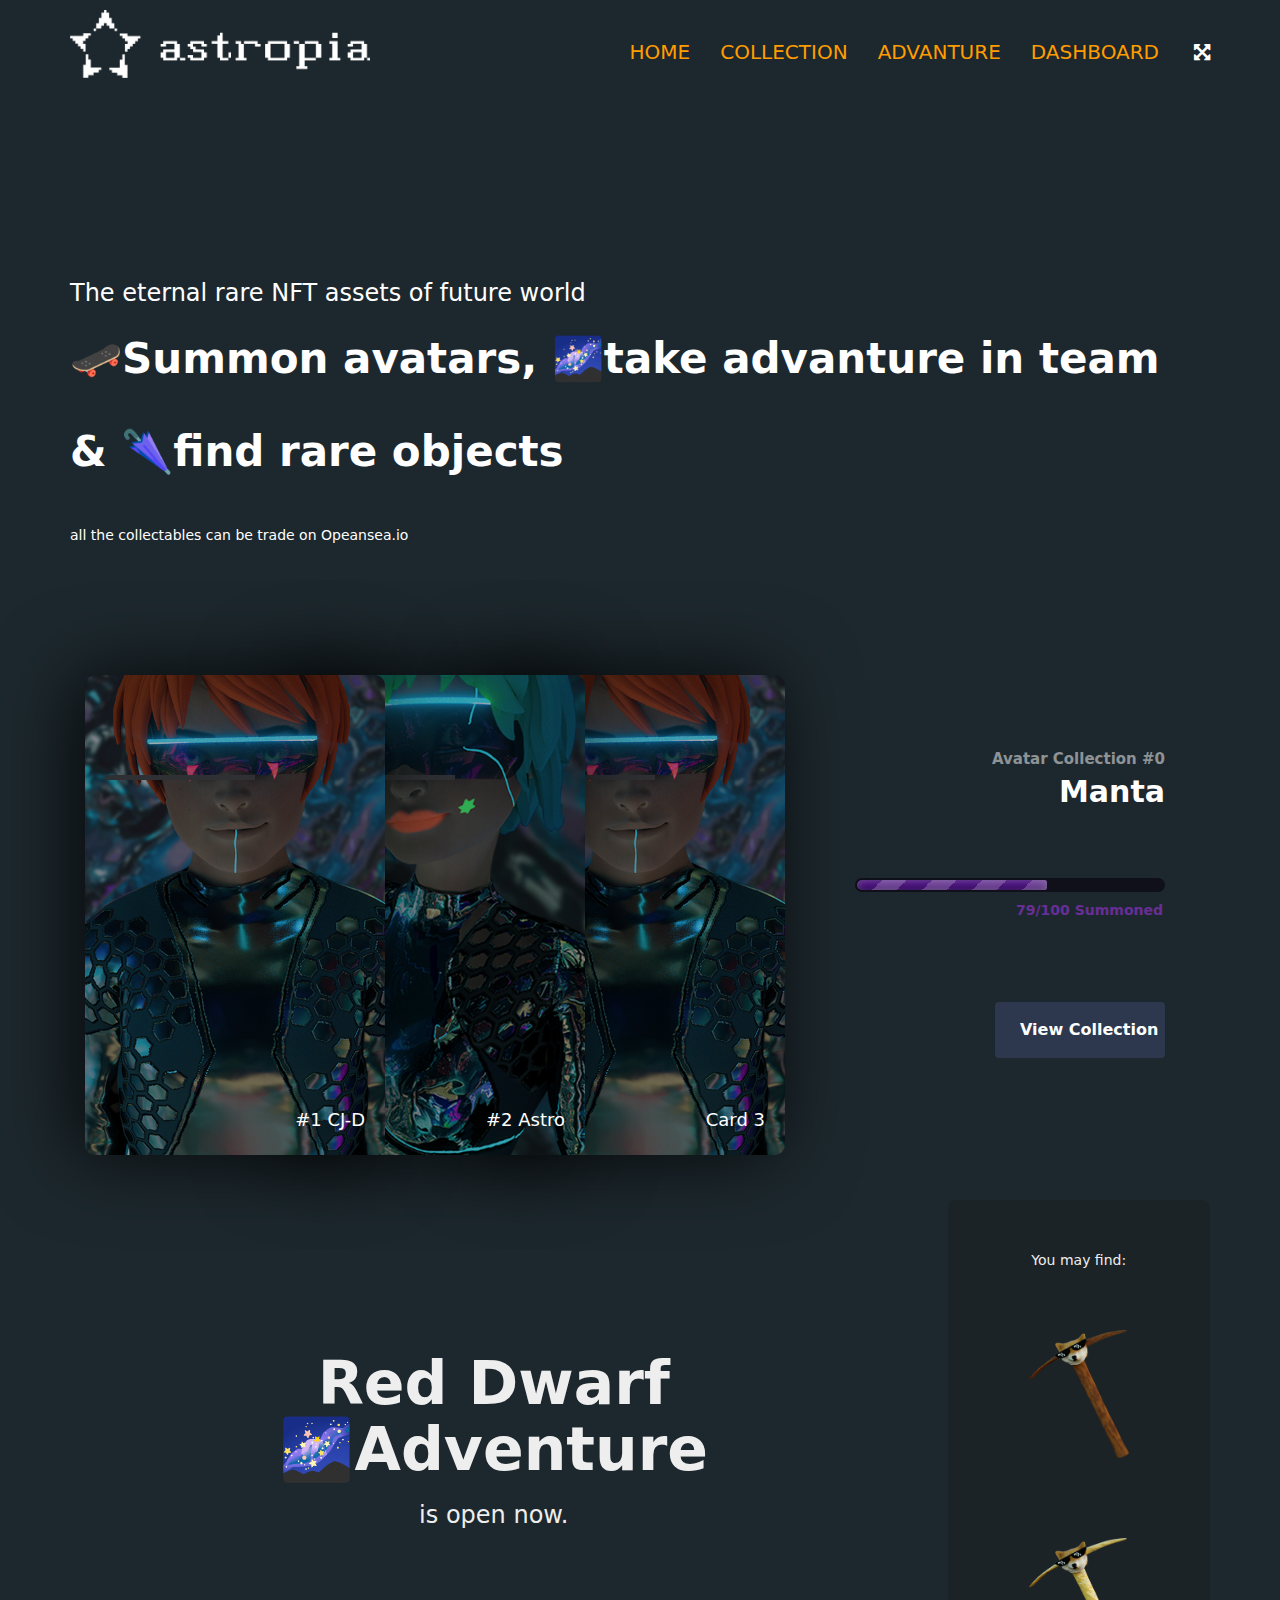
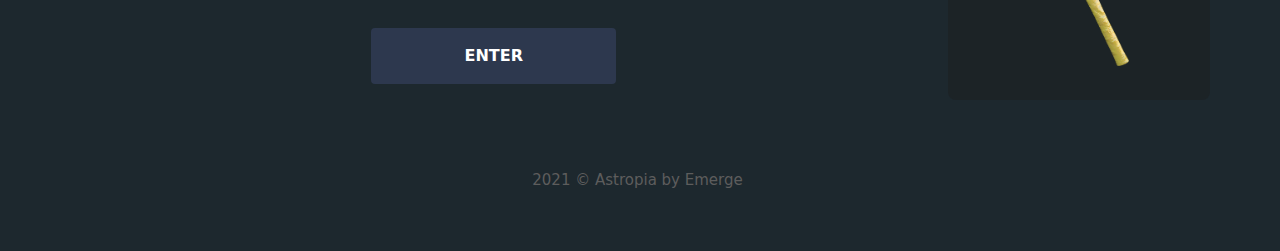
==== index.html @ 3694f923 "Merge branch 'master' of github.com:astropia/astropia" ====
<!DOCTYPE html>
<html lang="en">

<head>
	<meta http-equiv="Content-Type" content="text/html; charset=UTF-8">
	<meta http-equiv="X-UA-Compatible" content="IE=edge">
	<meta name="viewport" content="width=device-width, initial-scale=1, user-scalable=no">
	<meta name="description" content="">
	<meta name="author" content="">

	<title>Home - Zeiss Template</title>

	<!-- Main Styles -->
	<link rel="stylesheet" href="assets/styles/style-horizontal.css">


	<!-- Material Design Icon -->
	<link rel="stylesheet" href="assets/fonts/material-design/css/materialdesignicons.css">

	<!-- mCustomScrollbar -->
	<link rel="stylesheet" href="assets/plugin/mCustomScrollbar/jquery.mCustomScrollbar.min.css">

	<!-- Waves Effect -->
	<link rel="stylesheet" href="assets/plugin/waves/waves.min.css">

	<!-- Sweet Alert -->
	<link rel="stylesheet" href="assets/plugin/sweet-alert/sweetalert.css">

	<!-- Percent Circle -->
	<link rel="stylesheet" href="assets/plugin/percircle/css/percircle.css">

	<!-- Chartist Chart -->
	<link rel="stylesheet" href="assets/plugin/chart/chartist/chartist.min.css">

	<!-- FullCalendar -->
	<link rel="stylesheet" href="assets/plugin/fullcalendar/fullcalendar.min.css">
	<link rel="stylesheet" href="assets/plugin/fullcalendar/fullcalendar.print.css" media='print'>
	<!-- cardslide -->
	<link rel="stylesheet" href="assets/styles/custom.css">

	<!-- Color Picker -->
	<!-- <link rel="stylesheet" href="assets/color-switcher/color-switcher.min.css"> -->
</head>

<body>
	<header>
		<div class="header-top">
			<div class="container">
				<div class="pull-left ">
					<div class="logo">
					<a href="index.html" ></a></div>
				</div>
				<!-- /.pull-left -->
				<div class="pull-right">

					<nav class="nav-horizontal">
						<ul class="menu">
							<li><a href="/">HOME</a></li>
							<li><a href="/collecton">COLLECTION</a></li>
							<li><a href="/advanture">ADVANTURE</a></li>
							<li><a href="/dashboard">DASHBOARD</a></li>

							<li><div class="ico-item fa fa-arrows-alt js__full_screen"></div></li>
						</ul>
					</nav>
					<div class="ico-item hidden-on-desktop">
						<button type="button"
							class="menu-button js__menu_button fa fa-bars waves-effect waves-light"></button>
					</div>
					<!-- /.ico-item hidden-on-desktop -->
					
					<!-- /.ico-item -->
					
					<!-- /.ico-item fa fa-fa-arrows-alt -->
					
					<!-- /.ico-item -->
				
					<!-- /.ico-item -->
					
					<!-- /.ico-item -->
				
					<!-- /.ico-item -->
				</div>
				<!-- /.pull-right -->
			</div>
			<!-- /.container -->
		</div>
		
		<!-- /.header-top -->
		
		<!-- /.nav-horizontal -->
	</header>
	<!-- /.fixed-header -->


	<!-- #color-switcher -->

	<div id="wrapper">
		<div class="main-content container">
			<div class="row">
				<div class="col-sm-12 col-lg-12 col-xs-12 margin-bottom-90 text-white text-left">
					<h3>The eternal rare NFT assets of future world</h3><br>
					<h1><b>🛹Summon avatars, 🌌take advanture in team <br><br>& 🌂find rare objects</b></h1>
						<p><br> all the collectables can be trade on Opeansea.io</p>
				</div>
			</div>
			<div class="row pool">
				<!-- pool title -->
			
			<!--🎴🎴🎴card slide -->
			<div class="cs-container col-lg-8">
				<div class="cs-card z-1 cs-1">
					<h4 class="cs-title">#1 CJ-D</h4>
					<div class="cs-bar">
						<div class="cs-emptybar"></div>
						<div class="cs-filledbar"></div>
					</div>
					<div class="cs-circle">

					</div>
				</div>
				<div class="cs-card z-2 cs-2">
					<h4 class="cs-title">#2 Astro</h4>
					<div class="cs-bar">
						<div class="cs-emptybar"></div>
						<div class="cs-filledbar"></div>
					</div>
					<div class="cs-circle">

					</div>
				</div>
				<div class="cs-card z-3 cs-1">
					<h4 class="cs-title">Card 3</h4>
					<div class="cs-bar">
						<div class="cs-emptybar"></div>
						<div class="cs-filledbar"></div>
					</div>
					<div class="cs-circle">

					</div>
				</div>

			</div>
			<div class="col-lg-4 margin-top-60">
				<!-- <h3 class="pool-title margin-bottom-50"><b>🛹Summon Your Crew </b></h3> -->
				<div class="team-title">
					<h1>Manta</h1>
					
					
				</div>
				<div class="col-lg-12">
					<div class="meter animate">
						<span style="width: 75%"><span></span></span>
						<p>79/100 Summoned</p>
					</div>
					
				</div>
				<div class="col-lg-12 margin-top-90">
					<a href="/avatar.html" class="btn">View Collection</a>
					
					
				</div>



			
		</div>

			<!-- card slide ends -->

			<!-- /.col-sm-6 col-lg-3 col-xs-12 -->
		</div></div>
			<div class="row advanture ">
				<div class=" themepic  ">


				</div>
				<div class="main-content container">
					<div class="row ">
						<div class="col-lg-9 content">
							<h2>Red Dwarf<br>🌌Adventure</h2>
							<h3>is open now.</h3>
							<div class="col-lg-12 margin-top-90">
								<div class="btn">ENTER</div>
								
								
							</div>
		
		
						</div>
						<div class="col-lg-3 content ">
							<div class="weapon col-lg-12 content">
							<p class="margin-top-50">You may find:</p>
							<div class="col-lg-12 margin-top-50 weaponbg">
							<img src="assets/images/woodenpick.png" class="weaponpic "></div>
							<div class="col-lg-12 margin-top-80 weaponbg">
							<img src="assets/images/goldenpick.png" class="weaponpic "></div>
						</div>
						
						</div>
						
					


					</div>


				</div>
				<!-- <div class="col-lg-6   ">


				</div> -->
				


			</div>
			<div class="row">
				<div class="col-lg-12">
					
				</div>
			</div>
			<footer class="footer margin-top-50">
				<ul class="list-inline">
					<li>2021 © Astropia by Emerge</li>
				
				</ul>
			</footer>
	<!-- /.main-content -->
	</div>
	<!--/#wrapper -->
	<!-- HTML5 shim and Respond.js for IE8 support of HTML5 elements and media queries -->
	<!--[if lt IE 9]>
		<script src="assets/script/html5shiv.min.js"></script>
		<script src="assets/script/respond.min.js"></script>
	<![endif]-->
	<!-- 
	================================================== -->
	<!-- Placed at the end of the document so the pages load faster -->
	<script src="assets/scripts/jquery.min.js"></script>
	<script src="assets/scripts/modernizr.min.js"></script>
	<script src="assets/plugin/bootstrap/js/bootstrap.min.js"></script>
	<script src="assets/plugin/mCustomScrollbar/jquery.mCustomScrollbar.concat.min.js"></script>
	<!-- Full Screen Plugin -->
	<script src="assets/plugin/fullscreen/jquery.fullscreen-min.js"></script>

	<!-- Google Chart -->

	<!-- chart.js Chart -->

	<!-- FullCalendar -->

	<!-- Sparkline Chart -->

	<script src="assets/scripts/main.min.js"></script>
	<script src="assets/scripts/horizontal-menu.min.js"></script>
	<!-- custom -->
	<script src="assets/scripts/custom.js"></script>
</body>

</html>
---- assets/styles/style-horizontal.css ----
/* Include variables for LESS */
/* Import file styles */
@import 'https://fonts.googleapis.com/css?family=Poppins:300,400,500,600,700';
@import url(../fonts/font-awesome/css/font-awesome.min.css);
@import url(../plugin/bootstrap/css/bootstrap.min.css);
@import url(../plugin/nprogress/nprogress.css);
/* General css */
/*
Version 2.0
[Table of contents]
-------------------------------------------------------------------------
1. Globally Applied Styles
2. Layout/Boxed
3. Hover
4. Support Class
-------------------------------------------------------------------------*/



/*-----------------------------------------------------------------------
1. Globally Applied Styles
*/
html,
body {
  font-family: 'Roboto', sans-serif;
  position: relative;
  height: 100%;
  background: #1d282e;
  color: #505458;
}
#wrapper {
  position: relative;
  top: 0px;
  width: 100%;
  min-height: 100%;
  transform: translate(0, 0);
  -webkit-transform: translate(0, 0);
  -moz-transform: translate(0, 0);
  -o-transform: translate(0, 0);
  -ms-transform: translate(0, 0);
  background: #1d282e;
  overflow: hidden;
  transition: transform 0.4s ease;
  -webkit-transition: -webkit-transform 0.4s ease;
  -moz-transition: -moz-transform 0.4s ease;
  -o-transition: -o-transform 0.4s ease;
  -ms-transition: -ms-transform 0.4s ease;
}
@media (min-width: 1025px) {
  #wrapper {
    top: 0px !important;
  }
}
img {
  max-width: 100%;
  height: auto;
  -webkit-backface-visibility: hidden;
}
input,
button,
a {
  transition: all 0.4s ease;
  -moz-transition: all 0.4s ease;
  -o-transition: all 0.4s ease;
  -ms-transition: all 0.4s ease;
  -webkit-transition: all 0.4s ease;
}
a {
  text-decoration: none !important;
  outline: none;
  color: #304ffe;
}
a:hover,
a:active,
a:focus {
  text-decoration: none !important;
  outline: none;
  color: #1e3ded;
}
input,
button {
  -webkit-border-radius: 0px;
  -moz-border-radius: 0px;
  border-radius: 0px;
  outline: none;
}
label {
  font-weight: 500;
  margin-bottom: 10px;
}
/* Animation */
@-moz-keyframes pulse {
  0% {
    -moz-transform: scale(0);
    opacity: 0.0;
  }
  25% {
    -moz-transform: scale(0);
    opacity: 0.1;
  }
  50% {
    -moz-transform: scale(0.1);
    opacity: 0.3;
  }
  75% {
    -moz-transform: scale(0.5);
    opacity: 0.5;
  }
  100% {
    -moz-transform: scale(1);
    opacity: 0.0;
  }
}
@-webkit-keyframes pulse {
  0% {
    -webkit-transform: scale(0);
    opacity: 0.0;
  }
  25% {
    -webkit-transform: scale(0);
    opacity: 0.1;
  }
  50% {
    -webkit-transform: scale(0.1);
    opacity: 0.3;
  }
  75% {
    -webkit-transform: scale(0.5);
    opacity: 0.5;
  }
  100% {
    -webkit-transform: scale(1);
    opacity: 0.0;
  }
}
/* Class */
.fa-hover {
  font-size: 14px;
  line-height: 22px;
  padding-top: 5px;
  padding-bottom: 5px;
  margin-bottom: 5px;
  overflow: hidden;
  text-overflow: ellipsis;
  white-space: nowrap;
  transition: all 0.4s ease;
  -moz-transition: all 0.4s ease;
  -o-transition: all 0.4s ease;
  -ms-transition: all 0.4s ease;
  -webkit-transition: all 0.4s ease;
  cursor: pointer;
}
.fa-hover .ico,
.fa-hover .fa {
  display: inline-block;
  height: 22px;
  vertical-align: top;
  min-width: 28px;
  font-size: 14px;
  line-height: 22px;
  transition: all 0.4s ease;
  -moz-transition: all 0.4s ease;
  -o-transition: all 0.4s ease;
  -ms-transition: all 0.4s ease;
  -webkit-transition: all 0.4s ease;
  color: #434343;
}
.fa-hover:hover {
  background: #304ffe;
  color: #ffffff;
}
.fa-hover:hover .ico,
.fa-hover:hover .fa {
  font-size: 22px;
  line-height: 22px;
  height: 22px;
  color: #ffffff;
}
.input-no-style {
  border: none;
  background: none;
  outline: none;
}
/*---------------------------------------------------------------------*/
/*-----------------------------------------------------------------------
2. Layout/Boxed
*/
.row-inline-block {
  font-size: 0px;
  text-align: left;
}
.row-inline-block > * {
  display: inline-block;
  float: none;
  font-size: 14px;
  vertical-align: top;
}
.row-inline-block.text-center > * {
  text-align: center;
}
.row.small-spacing {
  margin-left: -10px;
  margin-right: -10px;
}
.row.small-spacing > *[class^="col-"] {
  padding-left: 10px;
  padding-right: 10px;
}
/*---------------------------------------------------------------------*/
/*-----------------------------------------------------------------------
3. Hover
*/
.light-effect {
  position: relative;
  overflow: hidden;
  display: block;
}
.light-effect:after {
  content: "";
  display: block;
  position: absolute;
  top: 0px;
  left: -200%;
  width: 100%;
  height: 100%;
  background: rgba(255, 255, 255, 0.3);
  -ms-filter: "progid:DXImageTransform.Microsoft.Alpha(Opacity=100)";
  -moz-opacity: 1;
  -khtml-opacity: 1;
  opacity: 1;
  transition: all 0.4s ease;
  -moz-transition: all 0.4s ease;
  -o-transition: all 0.4s ease;
  -ms-transition: all 0.4s ease;
  -webkit-transition: all 0.4s ease;
  transform: skew(45deg);
  -webkit-transform: skew(45deg);
  -moz-transform: skew(45deg);
  -o-transform: skew(45deg);
  -ms-transform: skew(45deg);
}
.light-effect:hover:after {
  left: 100%;
  -ms-filter: "progid:DXImageTransform.Microsoft.Alpha(Opacity=0)";
  -moz-opacity: 0;
  -khtml-opacity: 0;
  opacity: 0;
}
/*---------------------------------------------------------------------*/
/*-----------------------------------------------------------------------
4. Support Class
*/
.error {
  color: #ea4335;
  font-weight: 400;
  padding: 5px 0px 5px 0px;
}
.display-none {
  display: none;
}
@media (min-width: 1025px) {
  .hidden-on-desktop {
    display: none!important;
  }
}
h4 strong {
  font-weight: 600;
  font-size: 16px;
}
.help-block {
  margin-top: 10px;
  color: #aab2bd;
}
.margin-top-0 {
  margin-top: 0px !important;
}
.margin-top-10 {
  margin-top: 10px !important;
}
.margin-top-15 {
  margin-top: 15px !important;
}
.margin-top-20 {
  margin-top: 20px !important;
}
.margin-top-30 {
  margin-top: 30px !important;
}
.margin-top-40 {
  margin-top: 40px !important;
}
.margin-top-50 {
  margin-top: 50px !important;
}
.margin-top-60 {
  margin-top: 60px !important;
}
.margin-top-70 {
  margin-top: 70px !important;
}
.margin-top-80 {
  margin-top: 80px !important;
}
.margin-top-90 {
  margin-top: 90px !important;
}
.margin-top-100 {
  margin-top: 100px !important;
}
.margin-bottom-0 {
  margin-bottom: 0px !important;
}
.margin-bottom-10 {
  margin-bottom: 10px !important;
}
.margin-bottom-20 {
  margin-bottom: 20px !important;
}
.margin-bottom-30 {
  margin-bottom: 30px !important;
}
.margin-bottom-40 {
  margin-bottom: 40px !important;
}
.margin-bottom-50 {
  margin-bottom: 50px !important;
}
.margin-bottom-60 {
  margin-bottom: 60px !important;
}
.margin-bottom-70 {
  margin-bottom: 70px !important;
}
.margin-bottom-80 {
  margin-bottom: 80px !important;
}
.margin-bottom-90 {
  margin-bottom: 90px !important;
}
.margin-bottom-100 {
  margin-bottom: 100px !important;
}
.padding-for-mess {
  padding: 10px 15px 10px 15px;
}
.padding-10 {
  padding: 10px !important;
}
.padding-20 {
  padding: 20px !important;
}
.padding-30 {
  padding: 30px !important;
}
.min-height-100 {
  min-height: 100px !important;
}
.min-height-200 {
  min-height: 200px !important;
}
.min-height-300 {
  min-height: 300px !important;
}
.min-height-400 {
  min-height: 400px !important;
}
.min-height-500 {
  min-height: 500px !important;
}
.no-margin {
  margin: 0px !important;
}
.no-padding {
  padding: 0px !important;
}
.inline-block {
  display: inline-block;
}
.btn-group-lg > .btn,
.btn-lg {
  border-radius: 3px;
  -moz-border-radius: 3px;
  -webkit-border-radius: 3px;
}
.btn {
  background: #e4e7ea;
  outline: none !important;
  font-size: 16px;
  line-height: 26px;
  padding: 8px 25px;
  border: none;
  font-weight: 500;
  box-shadow: none!important;
  -moz-box-shadow: none!important;
  -webkit-box-shadow: none!important;
}
.btn.btn-bordered {
  background: #ffffff;
  color: #434343;
  border: 2px solid #e4e7ea;
}
.btn.btn-bordered:hover {
  background: #e4e7ea;
}
.btn.btn-rounded {
  border-radius: 23px;
  -moz-border-radius: 23px;
  -webkit-border-radius: 23px;
}
.btn.btn-rounded.btn-lg {
  border-radius: 32px;
  -moz-border-radius: 32px;
  -webkit-border-radius: 32px;
}
.btn.btn-rounded.btn-sm {
  border-radius: 19px;
  -moz-border-radius: 19px;
  -webkit-border-radius: 19px;
}
.btn.btn-lg {
  font-size: 18px;
  line-height: 28px;
  padding: 15px 35px;
}
.btn.btn-sm {
  font-size: 14px;
  line-height: 24px;
  padding: 7px 20px;
}
.btn.btn-xs {
  font-size: 12px;
  line-height: 22px;
  padding: 5px 15px;
}
.btn.btn-icon {
  position: relative;
  overflow: hidden;
}
.btn.btn-icon .ico {
  position: absolute;
  top: 0;
  width: 42px;
  height: 100%;
  line-height: 42px;
  background: rgba(0, 0, 0, 0.1);
}
.btn.btn-icon.btn-lg .ico {
  line-height: 58px;
}
.btn.btn-icon.btn-sm .ico {
  line-height: 38px;
  width: 38px;
}
.btn.btn-icon.btn-xs .ico {
  line-height: 32px;
  width: 32px;
}
.btn.btn-icon-left {
  padding-left: 57px;
  padding-right: 15px;
}
.btn.btn-icon-left.btn-lg {
  padding-right: 30px;
  padding-left: 73px;
}
.btn.btn-icon-left .ico {
  left: 0;
}
.btn.btn-icon-left.btn-sm {
  padding-left: 53px;
}
.btn.btn-icon-left.btn-xs {
  padding-left: 47px;
}
.btn.btn-icon-right {
  padding-right: 57px;
  padding-left: 15px;
}
.btn.btn-icon-right.btn-lg {
  padding-left: 30px;
  padding-right: 73px;
}
.btn.btn-icon-right .ico {
  right: 0;
}
.btn.btn-icon-right.btn-sm {
  padding-right: 53px;
}
.btn.btn-icon-right.btn-xs {
  padding-right: 47px;
}
.btn.btn-circle {
  padding-right: 0;
  padding-left: 0;
  width: 42px;
  border-radius: 50%;
  -moz-border-radius: 50%;
  -webkit-border-radius: 50%;
}
.btn.btn-circle.btn-lg {
  width: 58px;
}
.btn.btn-circle.btn-sm {
  width: 38px;
}
.btn.btn-circle.btn-xs {
  width: 32px;
}
.btn.btn-social {
  width: 38px;
  height: 38px;
  padding: 0;
  line-height: 38px;
  color: #ffffff;
}
.btn.btn-facebook {
  background-color: #3b5998 !important;
}
.btn.btn-twitter {
  background-color: #55acee !important;
}
.btn.btn-google-plus {
  background-color: #dd4b39 !important;
}
.btn.btn-linkedin {
  background-color: #007bb6 !important;
}
.btn.btn-instagram {
  background-color: #3f729b !important;
}
.btn.btn-pinterest {
  background-color: #cb2027 !important;
}
.btn.btn-dribbble {
  background-color: #ea4c89 !important;
}
.btn.btn-youtube {
  background-color: #bb0000 !important;
}
.btn.btn-social-with-text {
  width: 100%;
  margin-bottom: 15px;
}
.btn .ico {
  display: inline-block;
}
.btn .ico-left {
  margin-right: 8px;
}
.btn .ico-right {
  margin-left: 8px;
}
.btn-primary {
  background: #304ffe;
}
.btn-primary:hover,
.btn-primary:active,
.btn-primary:focus {
  background: #1e3ded !important;
}
.btn-primary.btn-bordered {
  border-color: #304ffe;
  color: #304ffe;
}
.btn-primary.btn-bordered:hover,
.btn-primary.btn-bordered:active,
.btn-primary.btn-bordered:focus {
  border-color: #1e3ded;
  color: #ffffff;
}
.btn-success {
  background: #00bf4f;
}
.btn-success:hover,
.btn-success:active,
.btn-success:focus {
  background: #00ce55 !important;
}
.btn-success.btn-bordered {
  border-color: #00bf4f;
  color: #00bf4f;
}
.btn-success.btn-bordered:hover,
.btn-success.btn-bordered:active,
.btn-success.btn-bordered:focus {
  border-color: #00ce55;
  color: #ffffff;
}
.btn-info {
  background: #00aeff;
}
.btn-info:hover,
.btn-info:active,
.btn-info:focus {
  background: #00aeff !important;
}
.btn-info.btn-bordered {
  border-color: #00aeff;
  color: #00aeff;
}
.btn-info.btn-bordered:hover,
.btn-info.btn-bordered:active,
.btn-info.btn-bordered:focus {
  border-color: #00aeff;
  color: #ffffff;
}
.btn-warning {
  background: #fbbc05;
}
.btn-warning:hover,
.btn-warning:active,
.btn-warning:focus {
  background: #ffa000 !important;
}
.btn-warning.btn-bordered {
  border-color: #fbbc05;
  color: #fbbc05;
}
.btn-warning.btn-bordered:hover,
.btn-warning.btn-bordered:active,
.btn-warning.btn-bordered:focus {
  border-color: #ffa000;
  color: #ffffff;
}
.btn-danger {
  background: #ea4335;
}
.btn-danger:hover,
.btn-danger:active,
.btn-danger:focus {
  background: #ff3838 !important;
}
.btn-danger.btn-bordered {
  border-color: #ea4335;
  color: #ea4335;
}
.btn-danger.btn-bordered:hover,
.btn-danger.btn-bordered:active,
.btn-danger.btn-bordered:focus {
  border-color: #ff3838;
  color: #ffffff;
}
.btn-violet {
  background: #7045ff;
  color: #ffffff;
}
.btn-violet:hover,
.btn-violet:active,
.btn-violet:focus {
  color: #ffffff;
  background: #8445ff !important;
}
.btn-violet.btn-bordered {
  border-color: #7045ff;
  color: #7045ff;
}
.btn-violet.btn-bordered:hover,
.btn-violet.btn-bordered:active,
.btn-violet.btn-bordered:focus {
  border-color: #8445ff;
  color: #ffffff;
}
.btn-orange {
  background: #ff460b;
  color: #ffffff;
}
.btn-orange:hover,
.btn-orange:active,
.btn-orange:focus {
  color: #ffffff;
  background: #ff6230 !important;
}
.btn-orange.btn-bordered {
  border-color: #ff460b;
  color: #ff460b;
}
.btn-orange.btn-bordered:hover,
.btn-orange.btn-bordered:active,
.btn-orange.btn-bordered:focus {
  border-color: #ff6230;
  color: #ffffff;
}
.tour-buttons .btn.btn-sm {
  height: 30px;
  font-size: 12px;
  line-height: 30px;
  padding: 0 10px;
}
@media (max-width: 999px) {
  .list-inline-faq li {
    width: 100%;
  }
}
.limit-width {
  max-width: 600px;
  display: block;
  margin: 0px auto 0px;
  float: none;
}
.width-100 {
  max-width: 100px !important;
  width: 100px !important;
}
.width-200 {
  max-width: 200px !important;
  width: 200px !important;
}
.width-300 {
  max-width: 300px !important;
  width: 300px !important;
}
.width-400 {
  max-width: 400px !important;
  width: 400px !important;
}
.width-500 {
  max-width: 500px !important;
  width: 500px !important;
}
/* Background colors */
.bg-custom {
  background-color: #71b6f9 !important;
}
.bg-primary {
  background-color: #304ffe !important;
}
.bg-success {
  background-color: #00bf4f !important;
}
.bg-info {
  background-color: #00aeff !important;
}
.bg-warning {
  background-color: #ff8f00 !important;
}
.bg-danger {
  background-color: #ea4335 !important;
}
.bg-muted {
  background-color: #f4f8fb !important;
}
.bg-inverse {
  background-color: #212121 !important;
}
.bg-purple {
  background-color: #5b69bc !important;
}
.bg-pink {
  background-color: #ff8acc !important;
}
.bg-white {
  background-color: #ffffff !important;
}
.bg-lightdark {
  background-color: #f4f8fb !important;
}
.bg-violet {
  background-color: #7045ff !important;
}
.bg-orange {
  background-color: #ff460b !important;
}
/* Text colors */
.text-custom {
  color: #6200ea !important;
}
.text-white {
  color: #ffffff !important;
}
.text-danger {
  color: #ff1744 !important;
}
.text-muted {
  color: #aab2bd !important;
}
.text-primary {
  color: #188ae2 !important;
}
.text-warning {
  color: #fbbc05 !important;
}
.text-success {
  color: #00bf4f !important;
}
.text-info {
  color: #00aeff !important;
}
.text-inverse {
  color: #212121 !important;
}
.text-pink {
  color: #ff8acc !important;
}
.text-purple {
  color: #5b69bc !important;
}
.text-dark {
  color: #212121 !important;
}
.text-orange {
  color: #ff460b !important;
}
.table > tbody > tr.success > td,
.table > tbody > tr.success > th,
.table > tbody > tr > td.success,
.table > tbody > tr > th.success,
.table > tfoot > tr.success > td,
.table > tfoot > tr.success > th,
.table > tfoot > tr > td.success,
.table > tfoot > tr > th.success,
.table > thead > tr.success > td,
.table > thead > tr.success > th,
.table > thead > tr > td.success,
.table > thead > tr > th.success {
  background: #00bf4f;
}
.table > tbody > tr.info > td,
.table > tbody > tr.info > th,
.table > tbody > tr > td.info,
.table > tbody > tr > th.info,
.table > tfoot > tr.info > td,
.table > tfoot > tr.info > th,
.table > tfoot > tr > td.info,
.table > tfoot > tr > th.info,
.table > thead > tr.info > td,
.table > thead > tr.info > th,
.table > thead > tr > td.info,
.table > thead > tr > th.info {
  background: #00aeff;
}
.table > tbody > tr.primary > td,
.table > tbody > tr.primary > th,
.table > tbody > tr > td.primary,
.table > tbody > tr > th.primary,
.table > tfoot > tr.primary > td,
.table > tfoot > tr.primary > th,
.table > tfoot > tr > td.primary,
.table > tfoot > tr > th.primary,
.table > thead > tr.primary > td,
.table > thead > tr.primary > th,
.table > thead > tr > td.primary,
.table > thead > tr > th.primary {
  background: #304ffe;
}
.table > tbody > tr.danger > td,
.table > tbody > tr.danger > th,
.table > tbody > tr > td.danger,
.table > tbody > tr > th.danger,
.table > tfoot > tr.danger > td,
.table > tfoot > tr.danger > th,
.table > tfoot > tr > td.danger,
.table > tfoot > tr > th.danger,
.table > thead > tr.danger > td,
.table > thead > tr.danger > th,
.table > thead > tr > td.danger,
.table > thead > tr > th.danger {
  background: #ea4335;
}
.table > tbody > tr.warning > td,
.table > tbody > tr.warning > th,
.table > tbody > tr > td.warning,
.table > tbody > tr > th.warning,
.table > tfoot > tr.warning > td,
.table > tfoot > tr.warning > th,
.table > tfoot > tr > td.warning,
.table > tfoot > tr > th.warning,
.table > thead > tr.warning > td,
.table > thead > tr.warning > th,
.table > thead > tr > td.warning,
.table > thead > tr > th.warning {
  background: #fbbc05;
}
/*---------------------------------------------------------------------*/
/* Header */
/*
Version 2.0
[Table of contents]
-------------------------------------------------------------------------
1. Structure
2. Header Top
3. User Status
4. Navigation Desktop
5. Navigation Mobile
-------------------------------------------------------------------------*/
/*-----------------------------------------------------------------------
1. Structure
*/
#wrapper {
  padding: 120px 0 0;
  margin:46px 0 0;
}
@media (max-width: 1024px) {
  #wrapper {
    padding-top: 70px;
  }
}
.fixed-header {
  position: fixed;
  top: 0;
  left: 0;
  width: 100%;
  z-index: 99;
}
/*---------------------------------------------------------------------*/
/*-----------------------------------------------------------------------
2. Header Top
*/
.header-top {
  height: 55px;
  background: #1d282e;
  color: #ffffff;
}
.header-top .logo {
  text-align: center;
  font-family: "Poppins", sans-serif;
  font-size: 20px;
  line-height: 55px;
  white-space: nowrap;
  overflow: hidden;
  color: #ffffff;
  font-weight: 500;
}
.header-top .ico-item {
  display: inline-block;
  position: relative;
  margin-left: 15px;
  font-size: 19px;
  line-height: 55px;
  color: #e9fa00;
  cursor: pointer;
}
.header-top .ico-item:hover {
  color: #ffffff;
}
.header-top .ico-item .ico-item {
  margin-left: 0;
}
.header-top .ico-item.toggle-hover {
  position: relative;
  z-index: 99;
  cursor: pointer;
}
.header-top .ico-item.toggle-hover .toggle-content {
  opacity: 0;
  visibility: hidden;
  position: absolute;
  top: 100%;
  right: -10px;
  background: #ffffff;
  border: 1px solid rgba(152, 166, 173, 0.15);
  transition: all 0.4s ease;
  -moz-transition: all 0.4s ease;
  -o-transition: all 0.4s ease;
  -ms-transition: all 0.4s ease;
  -webkit-transition: all 0.4s ease;
  -webkit-border-radius: 3px;
  -moz-border-radius: 3px;
  border-radius: 3px;
  transform: translate(0, 20px);
  -webkit-transform: translate(0, 20px);
  -moz-transform: translate(0, 20px);
  -o-transform: translate(0, 20px);
  -ms-transform: translate(0, 20px);
  box-shadow: 0 0px 8px 0 rgba(0, 0, 0, 0.06), 0 1px 0px 0 rgba(0, 0, 0, 0.02);
  -moz-box-shadow: 0 0px 8px 0 rgba(0, 0, 0, 0.06), 0 1px 0px 0 rgba(0, 0, 0, 0.02);
  -webkit-box-shadow: 0 0px 8px 0 rgba(0, 0, 0, 0.06), 0 1px 0px 0 rgba(0, 0, 0, 0.02);
}
.header-top .ico-item.toggle-hover .toggle-content ul {
  margin: 0;
  padding: 10px 15px 0;
  list-style: none;
  font-size: 0;
  line-height: 0;
  text-align: left;
  width: 300px;
}
.header-top .ico-item.toggle-hover .toggle-content ul li {
  width: calc(33.33333333%);
  display: inline-block;
  text-align: center;
  margin-bottom: 10px;
}
.header-top .ico-item.toggle-hover .toggle-content ul a {
  display: block;
  font-size: 14px;
  line-height: 24px;
  color: #434343;
}
.header-top .ico-item.toggle-hover .toggle-content ul a > i {
  display: block;
  font-size: 18px;
  line-height: 28px;
}
.header-top .ico-item.toggle-hover .toggle-content .read-more {
  display: block;
  background: #f5f5f5;
  color: #434343;
  font-size: 14px;
  line-height: 34px;
  text-align: center;
}
.header-top .ico-item.toggle-hover .toggle-content .read-more:hover {
  color: #304ffe;
}
.header-top .ico-item.toggle-hover.active .toggle-content {
  opacity: 1;
  visibility: visible;
  transform: translate(0);
  -webkit-transform: translate(0);
  -moz-transform: translate(0);
}
.header-top .menu-button {
  background: none;
  border: none;
  padding: 0;
  height: 55px;
  outline: none;
}
.header-top .searchform {
  position: absolute;
  top: 8px;
  right: -3px;
  z-index: 9;
  padding: 0;
  margin: 0;
  width: 40px;
  opacity: 0;
  visibility: hidden;
  line-height: 34px;
  transition: all .4s ease;
  -moz-transition: all .4s ease;
  -o-transition: all .4s ease;
  -ms-transition: all .4s ease;
  -webkit-transition: all .4s ease;
}
.header-top .searchform .button-search {
  top: 9px;
  right: 8px;
  font-size: 16px;
}
.header-top .searchform .input-search {
  width: 100%;
}
.header-top .searchform.active {
  opacity: 1;
  visibility: visible;
  width: 190px;
}
@media (max-width: 479px) {
  .header-top .searchform {
    position: fixed;
    top: 55px;
    min-width: 100%;
    border-bottom: 1px solid #304ffe;
    right: 0;
  }
  .header-top .searchform .input-search {
    border-radius: 0;
    -webkit-border-radius: 0;
    -moz-border-radius: 0;
  }
}
.header-top .notice-popup {
  position: absolute;
  top: 55px;
  max-width: 450px;
  font-size: 14px;
  line-height: 24px;
  right: 0!important;
}
@media (max-width: 550px) {
  .header-top .notice-popup {
    position: fixed;
  }
}
/*---------------------------------------------------------------------*/
/*-----------------------------------------------------------------------
3. User Status
*/
.user-status {
  position: absolute;
  right: 0;
  top: 55px;
  width: 250px;
  padding: 10px 15px;
  font-size: 14px;
  line-height: 24px;
  background: #ffffff;
  opacity: 0;
  z-index: 99;
  visibility: hidden;
  transform: translate(0, 30px);
  -webkit-transform: translate(0, 30px);
  -moz-transform: translate(0, 30px);
  -o-transform: translate(0, 30px);
  -ms-transform: translate(0, 30px);
  transition: all .4s ease;
  -moz-transition: all .4s ease;
  -o-transition: all .4s ease;
  -ms-transition: all .4s ease;
  -webkit-transition: all .4s ease;
  box-shadow: 0 0 24px 0 rgba(0, 0, 0, 0.06), 0 1px 0 0 rgba(0, 0, 0, 0.02);
  -webkit-box-shadow: 0 0 24px 0 rgba(0, 0, 0, 0.06), 0 1px 0 0 rgba(0, 0, 0, 0.02);
  -moz-box-shadow: 0 0 24px 0 rgba(0, 0, 0, 0.06), 0 1px 0 0 rgba(0, 0, 0, 0.02);
}
.user-status:after {
  content: "";
  display: block;
  clear: both;
}
.user-status.active {
  opacity: 1;
  visibility: visible;
  transform: translate(0, 0);
  -webkit-transform: translate(0, 0);
  -moz-transform: translate(0, 0);
  -o-transform: translate(0, 0);
  -ms-transform: translate(0, 0);
}
.user-status .avatar {
  max-width: 70px;
  margin-right: 15px;
  float: left;
}
.user-status .avatar img {
  border: 3px solid #d7ecfb;
  -webkit-border-radius: 100%;
  -moz-border-radius: 100%;
  border-radius: 100%;
  transition: all 0.4s ease;
  -moz-transition: all 0.4s ease;
  -o-transition: all 0.4s ease;
  -ms-transition: all 0.4s ease;
  -webkit-transition: all 0.4s ease;
}
.user-status .position {
  color: #aab2bd;
  font-size: 12px;
  margin: 0;
  font-weight: 400;
}
.user-status .control-items .control-item {
  display: inline-block;
  margin-right: 5px;
}
.user-status .control-items .control-item a {
  color: #434343;
}
/*---------------------------------------------------------------------*/
/*-----------------------------------------------------------------------
4. Navigation Desktop
*/
@media (min-width: 1025px) {
  .nav-horizontal {
    position: absolute;
    left: 0;
    top: 55px;
    width: 100%;
    background: #1d282e;
    /* border-bottom: 2px solid black; */
  }
  .nav-horizontal .menu {
    list-style: none;
    padding: 0;
    margin: 0 -10px;
    font-size: 0;
  }
  .nav-horizontal .menu ul {
    list-style: none;
    padding: 0;
    margin: 0;
  }
  .nav-horizontal .menu > li {
    display: inline-block;
    margin-right: 10px;
    font-size: 14px;
    padding: 5px 0;
    position: relative;
  }
  .nav-horizontal .menu > li > a {
    display: block;
    padding: 5px 10px;
    font-size: 14px;
    line-height: 26px;
    color: #434343;
  }
  .nav-horizontal .menu > li > a .ico {
    display: inline-block;
    margin-right: 8px;
  }
  .nav-horizontal .menu > li:hover > a {
    color: #304ffe;
  }
  .nav-horizontal .menu > li:hover .sub-menu {
    opacity: 1;
    visibility: visible;
    transform: none;
  }
  .nav-horizontal .menu > li.current > a {
    color: #304ffe;
  }
  .nav-horizontal .menu .sub-menu {
    position: absolute;
    top: 100%;
    left: 0;
    margin-top: 2px;
    background: #ffffff;
    opacity: 0;
    visibility: hidden;
    transition: all .4s ease;
    -moz-transition: all .4s ease;
    -o-transition: all .4s ease;
    -ms-transition: all .4s ease;
    -webkit-transition: all .4s ease;
    transform: translate(0, 20px);
    box-shadow: 0 0 0 1px rgba(0, 0, 0, 0.05), 0 1px 1px rgba(0, 0, 0, 0.05);
    -moz-box-shadow: 0 0 0 1px rgba(0, 0, 0, 0.05), 0 1px 1px rgba(0, 0, 0, 0.05);
    -webkit-box-shadow: 0 0 0 1px rgba(0, 0, 0, 0.05), 0 1px 1px rgba(0, 0, 0, 0.05);
  }
  .nav-horizontal .menu .sub-menu:before {
    content: '';
    height: 8px;
    width: 100%;
    position: absolute;
    left: 0;
    top: -8px;
  }
  .nav-horizontal .menu .sub-menu.single {
    width: 200px;
    overflow: hidden;
    border-bottom-left-radius: 4px;
    -moz-border-bottom-left-radius: 4px;
    -webkit-border-bottom-left-radius: 4px;
    border-bottom-right-radius: 4px;
    -moz-border-bottom-right-radius: 4px;
    -webkit-border-bottom-right-radius: 4px;
  }
  .nav-horizontal .menu .sub-menu.single a {
    display: block;
    padding: 8px 15px;
    color: #434343;
  }
  .nav-horizontal .menu .sub-menu.single a:hover {
    background: #304ffe;
    color: #ffffff;
  }
  .nav-horizontal .menu .sub-menu.mega {
    max-width: 1270px;
    width: 240px;
    padding: 20px 10px;
  }
  .nav-horizontal .menu .sub-menu.mega:after {
    content: "";
    display: block;
    clear: both;
  }
  .nav-horizontal .menu .sub-menu.mega .title {
    margin: 0 0 5px;
    font-size: 16px;
    line-height: 28px;
    color: #999;
    text-transform: uppercase;
  }
  .nav-horizontal .menu .sub-menu.mega > li {
    float: left;
    width: 100%;
    padding: 0 10px;
    font-size: 14px;
    line-height: 24px;
  }
  .nav-horizontal .menu .sub-menu.mega > li li {
    margin-top: 10px;
  }
  .nav-horizontal .menu .sub-menu.mega > li a {
    color: #434343;
  }
  .nav-horizontal .menu .sub-menu.mega > li a:hover {
    color: #304ffe;
  }
  .nav-horizontal .menu .sub-menu.mega.mega-2 {
    width: 440px;
  }
  .nav-horizontal .menu .sub-menu.mega.mega-2 > li {
    width: 50%;
  }
  .nav-horizontal .menu .sub-menu.mega.mega-3 {
    width: 640px;
  }
  .nav-horizontal .menu .sub-menu.mega.mega-3 > li {
    width: calc(33.33333333%);
  }
}
/*---------------------------------------------------------------------*/
/*-----------------------------------------------------------------------
5. Navigation Mobile
*/
@media (max-width: 1024px) {
  .nav-horizontal {
    position: fixed;
    top: 0;
    left: 0;
    height: 100%;
    z-index: 999;
    background: #ffffff;
    width: 260px;
    box-shadow: 0 0 0 1px rgba(0, 0, 0, 0.05), 0 1px 1px rgba(0, 0, 0, 0.05);
    -moz-box-shadow: 0 0 0 1px rgba(0, 0, 0, 0.05), 0 1px 1px rgba(0, 0, 0, 0.05);
    -webkit-box-shadow: 0 0 0 1px rgba(0, 0, 0, 0.05), 0 1px 1px rgba(0, 0, 0, 0.05);
    transform: translate(-101%, 0);
    -webkit-transform: translate(-101%, 0);
    -moz-transform: translate(-101%, 0);
    transition: 0.4s ease all;
    -webkit-transition: 0.4s ease all;
    -moz-transition: 0.4s ease all;
  }
  .nav-horizontal.active {
    transform: translate(0, 0);
    -webkit-transform: translate(0, 0);
    -moz-transform: translate(0, 0);
  }
  .nav-horizontal .container {
    min-width: 100%;
    padding: 0;
    overflow: auto;
    height: 100%;
    position: relative;
  }
  .nav-horizontal .menu-close {
    width: 100%;
    height: 44px;
    background: #434343;
    color: #ffffff;
    border: none;
    outline: none;
    font-size: 16px;
  }
  .nav-horizontal .menu-close i {
    font-size: 18px;
    margin-right: 4px;
  }
  .nav-horizontal .menu {
    margin: 0;
    padding: 0;
    list-style: none;
  }
  .nav-horizontal .menu > li {
    border-bottom: 1px solid #e6e9ed;
  }
  .nav-horizontal .menu > li > a {
    display: block;
    padding: 14px 30px 14px 53px;
    color: #434343;
    font-size: 14px;
    position: relative;
  }
  .nav-horizontal .menu > li > a .ico {
    display: inline-block;
    position: absolute;
    top: 0;
    left: 0;
    margin-left: 0;
    width: 50px;
    font-size: 18px;
    line-height: 49px;
    text-align: center;
    vertical-align: middle;
  }
  .nav-horizontal .menu > li > a.active {
    color: #ffffff;
    background: #304ffe;
  }
  .nav-horizontal .menu > li > a.active:before {
    transform: rotate(180deg);
    -moz-transform: rotate(180deg);
    -webkit-transform: rotate(180deg);
  }
  .nav-horizontal .menu > li.current > a {
    color: #ffffff;
    background: #304ffe;
  }
  .nav-horizontal .menu .has-sub > a:before,
  .nav-horizontal .menu .has-sub > .title:before {
    content: '\f107';
    font-family: 'FontAwesome';
    position: absolute;
    right: 12px;
    transition: 0.4s ease all;
    -webkit-transition: 0.4s ease all;
    -moz-transition: 0.4s ease all;
  }
  .nav-horizontal .menu .sub-menu,
  .nav-horizontal .menu .child-list {
    display: none;
    list-style: none;
    margin: 0;
    padding: 0;
    background: #f3f3f3;
  }
  .nav-horizontal .menu .sub-menu li,
  .nav-horizontal .menu .child-list li {
    border-top: 1px solid #e6e9ed;
  }
  .nav-horizontal .menu .sub-menu .title,
  .nav-horizontal .menu .child-list .title,
  .nav-horizontal .menu .sub-menu a,
  .nav-horizontal .menu .child-list a {
    display: block;
    font-size: 14px;
    line-height: 24px;
    margin: 0;
    font-weight: 400;
    color: #434343;
    padding: 8px 15px 8px 53px;
    transition: 0.4s ease all;
    -webkit-transition: 0.4s ease all;
    -moz-transition: 0.4s ease all;
  }
  .nav-horizontal .menu .sub-menu .title.active,
  .nav-horizontal .menu .child-list .title.active,
  .nav-horizontal .menu .sub-menu a.active,
  .nav-horizontal .menu .child-list a.active {
    color: #ffffff;
    background: #304ffe;
  }
  .nav-horizontal .menu .sub-menu .title.active:before,
  .nav-horizontal .menu .child-list .title.active:before,
  .nav-horizontal .menu .sub-menu a.active:before,
  .nav-horizontal .menu .child-list a.active:before {
    transform: rotate(180deg);
    -moz-transform: rotate(180deg);
    -webkit-transform: rotate(180deg);
  }
  .nav-horizontal .menu .sub-menu ul .title,
  .nav-horizontal .menu .child-list ul .title,
  .nav-horizontal .menu .sub-menu ul a,
  .nav-horizontal .menu .child-list ul a {
    padding-left: 70px;
  }
}
/*---------------------------------------------------------------------*/
/* Style */
/*
Themes: Zeiss
Version 1.0
[Table of contents]
-------------------------------------------------------------------------
1. Footer
2. Box Content
3. Calendar
4. Chartist Chart
5. Checkbox
6. Data Tables
7. Dropcap
8. Example Content
9. Inbox List
10. Jquery UI
11. Menu Mobile Button
12. Morris Chart
13. Notice
14. noUiSlider
15. Process Bar
16. Radio
17. Search Form
18. Statistics Box
19. Switch
20. Tabs
21. Timepicke
22. Title
23. User Info
24. Widget Stat
25. Widget Stat Chart
26. Misc
27. Mailbox
28. Login, Register, ... Form
29. 404,500 Page
30. Projects Page
31. Task Board
32. Profile
33. Contact List
34. Pricing Plan
35. Invoice
36. Gallery
37. Modal
38. Form Control
39. Reviews Widget
40. Activity Widget
41. Todo Widget
42. X-Editable
43. Sparkline Chart
44. SweetAlert
-------------------------------------------------------------------------*/
/*-----------------------------------------------------------------------
1. Footer
*/
.footer {
  padding: 19px 30px 20px 30px;
  margin: 0px -20px 0px -20px;
  color: rgba(0, 0, 0, 0.7);
}
.footer a {
  color: rgba(0, 0, 0, 0.7);
}
@media (min-width: 1025px) {
  .footer a:hover {
    color: #304ffe;
  }
}
/*---------------------------------------------------------------------*/
/*-----------------------------------------------------------------------
2. Box Content
*/
.box-content {
  position: relative;
  padding: 20px;
  margin: 0px 0px 20px 0px;
  background: #ffffff;
  -webkit-border-radius: 3px;
  -moz-border-radius: 3px;
  border-radius: 3px;
  box-shadow: 0 0 0 1px rgba(0, 0, 0, 0.05), 0 1px 1px rgba(0, 0, 0, 0.05);
  -moz-box-shadow: 0 0 0 1px rgba(0, 0, 0, 0.05), 0 1px 1px rgba(0, 0, 0, 0.05);
  -webkit-box-shadow: 0 0 0 1px rgba(0, 0, 0, 0.05), 0 1px 1px rgba(0, 0, 0, 0.05);
  /* State */
  /* Style */
  /* Color */
}
.box-content:after {
  content: "";
  display: block;
  width: 0px;
  height: 0px;
  clear: both;
  overflow: hidden;
}
.box-content .box-title {
  margin: 0px 0px 30px 0px;
  font-size: 16px;
  line-height: 16px;
  font-weight: 600;
  transition: all 0.4s ease;
  -moz-transition: all 0.4s ease;
  -o-transition: all 0.4s ease;
  -ms-transition: all 0.4s ease;
  -webkit-transition: all 0.4s ease;
}
.box-content .box-title .ico {
  margin-right: 8px;
  line-height: 16px;
}
.box-content .box-title.with-control .controls {
  position: absolute;
  right: 20px;
  top: 20px;
  font-size: 0px;
  line-height: 16px;
}
.box-content .box-title.with-control .control {
  border: none;
  background: none;
  outline: none;
  height: 16px;
  font-size: 14px;
}
.box-content .box-title.with-control .fa-times {
  position: relative;
  top: -1px;
}
.box-content .content:after {
  content: "";
  display: block;
  width: 0px;
  height: 0px;
  clear: both;
  overflow: hidden;
}
.box-content .dropdown.js__drop_down {
  position: absolute;
  right: 20px;
  top: 20px;
}
.box-content .dropdown.js__drop_down .dropdown-icon {
  color: #aab2bd;
}
@media (min-width: 1025px) {
  .box-content .dropdown.js__drop_down .dropdown-icon:hover {
    color: #434343;
  }
}
.box-content .dropdown.js__drop_down .sub-menu {
  -ms-filter: "progid:DXImageTransform.Microsoft.Alpha(Opacity=0)";
  -moz-opacity: 0;
  -khtml-opacity: 0;
  opacity: 0;
  visibility: hidden;
  position: absolute;
  top: 0px;
  right: 100%;
  margin-right: 5px;
  z-index: 20;
  width: 200px;
  margin-top: 2px;
  padding: 10px 0px;
  border: 1px solid rgba(152, 166, 173, 0.15);
  background: #ffffff;
  list-style: none;
  transition: all 0.4s ease;
  -moz-transition: all 0.4s ease;
  -o-transition: all 0.4s ease;
  -ms-transition: all 0.4s ease;
  -webkit-transition: all 0.4s ease;
  -webkit-border-radius: 3px;
  -moz-border-radius: 3px;
  border-radius: 3px;
  transform: translate(0, 20px);
  -webkit-transform: translate(0, 20px);
  -moz-transform: translate(0, 20px);
  -o-transform: translate(0, 20px);
  -ms-transform: translate(0, 20px);
  box-shadow: 0 0px 8px 0 rgba(0, 0, 0, 0.06), 0 1px 0px 0 rgba(0, 0, 0, 0.02);
  -moz-box-shadow: 0 0px 8px 0 rgba(0, 0, 0, 0.06), 0 1px 0px 0 rgba(0, 0, 0, 0.02);
  -webkit-box-shadow: 0 0px 8px 0 rgba(0, 0, 0, 0.06), 0 1px 0px 0 rgba(0, 0, 0, 0.02);
}
.box-content .dropdown.js__drop_down .sub-menu a {
  display: block;
  padding: 6px 20px 6px 20px;
  color: #434343;
}
@media (min-width: 1025px) {
  .box-content .dropdown.js__drop_down .sub-menu a:hover {
    color: #304ffe;
  }
}
.box-content .dropdown.js__drop_down .sub-menu .split {
  margin: 9px 0px 9px 0px;
  width: 100%;
  height: 1px;
  background: #e5e5e5;
}
.box-content .dropdown.js__drop_down.active .dropdown-icon {
  color: #434343;
}
.box-content .dropdown.js__drop_down.active .sub-menu {
  -ms-filter: "progid:DXImageTransform.Microsoft.Alpha(Opacity=100)";
  -moz-opacity: 1;
  -khtml-opacity: 1;
  opacity: 1;
  visibility: visible;
  transform: translate(0, 0);
  -webkit-transform: translate(0, 0);
  -moz-transform: translate(0, 0);
  -o-transform: translate(0, 0);
  -ms-transform: translate(0, 0);
}
.box-content.card-closed .box-title {
  margin-bottom: 0px !important;
}
.box-content.card-closed .box-title.with-control .fa-minus:before {
  content: "\f067";
}
.box-content.bordered {
  border-top: 4px solid #434343;
  -webkit-border-radius: 0px;
  -moz-border-radius: 0px;
  border-radius: 0px;
}
.box-content.bordered-all {
  border: 1px solid #434343;
  border-top: 4px solid #434343;
  -webkit-border-radius: 0px;
  -moz-border-radius: 0px;
  border-radius: 0px;
}
.box-content.card {
  padding: 0px;
  -webkit-border-radius: 0px;
  -moz-border-radius: 0px;
  border-radius: 0px;
}
.box-content.card .box-title {
  margin-bottom: 0px;
  padding: 10px 20px 10px 20px;
  line-height: 30px;
  color: #ffffff !important;
  background-color: #434343;
}
.box-content.card .box-title .ico {
  line-height: 30px;
}
.box-content.card .box-title .controls {
  top: 17px;
}
.box-content.card .dropdown {
  top: 15px;
}
.box-content.card .dropdown .dropdown-icon {
  color: #ffffff;
}
.box-content.card .card-content {
  padding: 20px;
}
.box-content.card.bordered-all {
  border-top: none;
}
.box-content.card .dropdown.js__drop_down .dropdown-icon {
  color: #ffffff !important;
}
.box-content.card.white .box-title {
  color: #434343 !important;
  background: #ffffff;
  border-bottom: 1px solid #e6e9ed;
}
.box-content.primary {
  border-color: #188ae2;
}
.box-content.primary .box-title {
  color: #188ae2;
}
.box-content.success {
  border-color: #00bf4f;
}
.box-content.success .box-title {
  color: #00bf4f;
}
.box-content.info {
  border-color: #00aeff;
}
.box-content.info .box-title {
  color: #00aeff;
}
.box-content.warning {
  border-color: #fbbc05;
}
.box-content.warning .box-title {
  color: #fbbc05;
}
.box-content.danger {
  border-color: #ea4335;
}
.box-content.danger .box-title {
  color: #ea4335;
}
.box-content.muted {
  border-color: #f4f8fb;
}
.box-content.muted .box-title {
  color: #f4f8fb;
}
.box-content.inverse {
  border-color: #212121;
}
.box-content.inverse .box-title {
  color: #212121;
}
.box-content.purple {
  border-color: #5b69bc;
}
.box-content.purple .box-title {
  color: #5b69bc;
}
.box-content.pink {
  border-color: #ff8acc;
}
.box-content.pink .box-title {
  color: #ff8acc;
}
.box-content.lightdark {
  border-color: #f4f8fb;
}
.box-content.lightdark .box-title {
  color: #f4f8fb;
}
/*---------------------------------------------------------------------*/
/*-----------------------------------------------------------------------
3. Calendar
*/
.calendar {
  float: left;
  margin-bottom: 0px;
}
.fc-view {
  margin-top: 30px;
}
.none-border .modal-footer {
  border-top: none;
}
.fc-toolbar {
  margin-bottom: 5px;
  margin-top: 15px;
}
.fc-toolbar h2 {
  font-size: 18px;
  line-height: 30px;
  font-weight: 600;
  text-transform: uppercase;
}
.fc-toolbar .fc-state-active,
.fc-toolbar .ui-state-active,
.fc-toolbar button:focus,
.fc-toolbar button:hover {
  z-index: 0;
}
.fc-widget-header,
.fc-widget-content {
  border: 1px solid #d7ecfb;
}
.fc th.fc-widget-header {
  background: #f5f5f5;
  font-size: 14px;
  line-height: 20px;
  padding: 10px 0px 10px 0px;
  text-transform: uppercase;
}
.fc th.fc-widget-header a {
  color: #505458;
}
.fc .fc-event .fc-bg {
  display: none;
}
.fc .fc-list-item[class*=" bg-"] {
  color: #ffffff;
}
.fc .fc-list-item[class*=" bg-"]:hover td {
  background: rgba(255, 255, 255, 0.2);
}
.fc-button {
  background: #ffffff;
  border: 1px solid #d7ecfb;
  color: #555;
  text-transform: capitalize;
}
.fc-text-arrow {
  font-size: 16px;
}
.fc-state-hover {
  background: #f3f3f3;
}
.fc-state-highlight,
.fc-cell-overlay {
  background: #f0f0f0;
}
.fc-unthemed .fc-today {
  background: #ffffff;
}
.fc .fc-event,
#external-events .fc-event {
  -webkit-border-radius: 2px;
  -moz-border-radius: 2px;
  border-radius: 2px;
  border: none;
  cursor: move;
  font-size: 12px;
  margin: 5px 7px 5px 7px;
  padding: 5px;
  text-align: center;
}
.external-event {
  color: #ffffff;
  cursor: move;
  margin: 10px 0px 10px 0px;
  padding: 6px 10px 6px 10px;
}
.fc-basic-view td.fc-week-number span,
.fc-basic-view td.fc-day-number {
  padding-right: 5px;
}
.fc-toolbar .fc-button-group .fc-button {
  background: #ffffff;
}
.fc-toolbar .fc-button-group .fc-button:hover {
  background: #F5F5F5;
}
.fc .fc-event,
.fc .fc-event-dot {
  background: #304ffe;
  transition: none;
  -moz-transition: none;
  -webkit-transition: none;
}
.fc .fc-event-dot {
  background: #ffffff;
}
.fc-ltr .fc-basic-view .fc-day-top .fc-day-number {
  color: #434343;
}
.fc.fc-ltr .fc-h-event.fc-not-start,
.fc.fc-rtl .fc-h-event.fc-not-end {
  margin-left: 7px;
}
@media (max-width: 479px) {
  .fc .fc-toolbar .fc-right {
    width: 100%;
    text-align: left;
    margin-top: 15px;
    margin-bottom: 25px;
  }
  .fc .fc-view-container {
    overflow: auto;
  }
  .fc .fc-view-container .fc-view {
    width: 400px;
  }
}
/*---------------------------------------------------------------------*/
/*-----------------------------------------------------------------------
4. Chartist Chart
*/
.chartist-chart .ct-label {
  font-size: 12px;
}
.chartist-chart-pie .ct-label {
  font-size: 14px;
  color: #ffffff;
  fill: #fff;
}
/*---------------------------------------------------------------------*/
/*-----------------------------------------------------------------------
5. Checkbox
*/
.checkbox input[type="checkbox"] {
  display: none;
}
.checkbox input[type="checkbox"]:checked + label:before {
  border-color: #415dfb;
  background: #415dfb;
}
.checkbox input[type="checkbox"]:checked + label:after {
  -ms-filter: "progid:DXImageTransform.Microsoft.Alpha(Opacity=100)";
  -moz-opacity: 1;
  -khtml-opacity: 1;
  opacity: 1;
}
.checkbox input[type="checkbox"]:disabled + label {
  -ms-filter: "progid:DXImageTransform.Microsoft.Alpha(Opacity=60)";
  -moz-opacity: 0.6;
  -khtml-opacity: 0.6;
  opacity: 0.6;
}
.checkbox label {
  position: relative;
  padding-left: 25px;
}
.checkbox label:before {
  content: "";
  position: absolute;
  top: 1px;
  left: 0px;
  width: 17px;
  height: 17px;
  border: 1px solid #ccc;
  background: #ffffff;
  transition: all 0.4s ease;
  -moz-transition: all 0.4s ease;
  -o-transition: all 0.4s ease;
  -ms-transition: all 0.4s ease;
  -webkit-transition: all 0.4s ease;
}
.checkbox label:after {
  content: "\f00c";
  font-family: 'FontAwesome';
  font-size: 12px;
  line-height: 15px;
  -ms-filter: "progid:DXImageTransform.Microsoft.Alpha(Opacity=0)";
  -moz-opacity: 0;
  -khtml-opacity: 0;
  opacity: 0;
  position: absolute;
  top: 2px;
  left: 2px;
  color: #ffffff;
  transition: all 0.4s ease;
  -moz-transition: all 0.4s ease;
  -o-transition: all 0.4s ease;
  -ms-transition: all 0.4s ease;
  -webkit-transition: all 0.4s ease;
}
.checkbox.primary input[type="checkbox"]:checked + label:before {
  background: #188ae2;
  border-color: #188ae2;
}
.checkbox.success input[type="checkbox"]:checked + label:before {
  background: #00bf4f;
  border-color: #00bf4f;
}
.checkbox.info input[type="checkbox"]:checked + label:before {
  background: #00aeff;
  border-color: #00aeff;
}
.checkbox.warning input[type="checkbox"]:checked + label:before {
  background: #fbbc05;
  border-color: #fbbc05;
}
.checkbox.danger input[type="checkbox"]:checked + label:before {
  background: #ea4335;
  border-color: #ea4335;
}
.checkbox.purple input[type="checkbox"]:checked + label:before {
  background: #5b69bc;
  border-color: #5b69bc;
}
.checkbox.pink input[type="checkbox"]:checked + label:before {
  background: #ff8acc;
  border-color: #ff8acc;
}
.checkbox.inverse input[type="checkbox"]:checked + label:before {
  background: #212121;
  border-color: #212121;
}
.checkbox.circled label:before {
  -webkit-border-radius: 100%;
  -moz-border-radius: 100%;
  border-radius: 100%;
}
/*---------------------------------------------------------------------*/
/*-----------------------------------------------------------------------
6. Data Tables
*/
.dataTables_wrapper .dataTables_paginate .pagination {
  margin: 0;
}
.dataTables_wrapper .dataTables_paginate .pagination .paginate_button {
  padding: 0px;
  min-width: 0px;
  margin-left: 10px;
  border: none;
  background: none;
}
.dataTables_wrapper .dataTables_paginate .pagination .paginate_button:first-child {
  margin-left: 0px;
}
.dataTables_wrapper .dataTable {
  margin-top: 10px!important;
  margin-bottom: 18px!important;
}
.dataTables_wrapper .dataTable .group {
  background-color: #304ffe;
  color: #ffffff;
}
.dataTables_wrapper .dataTables_scrollBody .dataTable {
  margin-top: 0px!important;
  margin-bottom: 0px!important;
}
.dataTables_wrapper .dataTables_scrollFoot .dataTable {
  margin-top: 0px!important;
}
.dataTables_wrapper table.dataTable thead th,
.dataTables_wrapper table.dataTable thead th,
.dataTables_wrapper table.dataTable thead td,
.dataTables_wrapper table.dataTable thead td {
  border-bottom-color: #ddd;
  padding-left: 8px;
  padding-right: 8px;
  border-bottom-width: 1px;
}
table.focus-on > tbody > tr.focused.unfocused > th,
table.focus-on > tbody > tr.focused.unfocused > td {
  background: #304ffe;
  color: #ffffff;
}
/*---------------------------------------------------------------------*/
/*-----------------------------------------------------------------------
7. Dropcap
*/
.dropcap,
.dropcap-circle,
.dropcap-square {
  display: block;
  float: left;
  font-weight: 400;
  line-height: 36px;
  margin-right: 6px;
  text-shadow: none;
}
.dropcap {
  font-size: 3.1em;
}
.dropcap-circle {
  font-size: 26px;
  line-height: 36px;
  width: 36px;
  text-align: center;
  -webkit-border-radius: 100%;
  -moz-border-radius: 100%;
  border-radius: 100%;
}
.dropcap-square {
  font-size: 26px;
  line-height: 36px;
  width: 36px;
  text-align: center;
}
/*---------------------------------------------------------------------*/
/*-----------------------------------------------------------------------
8. Example Content
*/
.example-content {
  position: relative;
  padding: 15px;
  background: #f5f5f5;
}
.example-content .modal {
  display: block;
  position: relative;
  top: auto;
  left: auto;
  right: auto;
  bottom: auto;
  z-index: 10;
}
.example-content .modal-dialog {
  left: auto;
  margin-right: auto;
  margin-left: auto;
}
.bs-example {
  position: relative;
  padding: 45px 15px 15px 15px;
  margin: 0px;
  border: 1px solid #ddd;
  background: #f4f4f4;
}
.bs-example .bs-title {
  position: absolute;
  top: 15px;
  left: 15px;
  font-size: 12px;
  font-weight: 700;
  color: #434343;
  text-transform: uppercase;
}
.bs-example > .dropdown > .dropdown-toggle {
  float: left;
}
.bs-example > .dropdown > .dropdown-menu {
  position: static;
  display: block;
  margin-bottom: 5px;
  clear: left;
}
/*---------------------------------------------------------------------*/
/*-----------------------------------------------------------------------
9. Inbox List
*/
.inbox-list {
  margin-bottom: 15px;
  list-style: none;
  padding: 0px;
}
.inbox-list li {
  border-bottom: 1px solid #f3f3f3;
}
.inbox-list .avatar {
  position: absolute;
  top: 10px;
  left: 0px;
  width: 40px;
  height: 40px;
  -webkit-border-radius: 100%;
  -moz-border-radius: 100%;
  border-radius: 100%;
}
.inbox-list .inbox-item {
  position: relative;
  min-height: 40px;
  padding: 10px 0px 10px 55px;
  transition: all 0.4s ease;
  -moz-transition: all 0.4s ease;
  -o-transition: all 0.4s ease;
  -ms-transition: all 0.4s ease;
  -webkit-transition: all 0.4s ease;
}
.inbox-list .name {
  color: #304ffe;
  margin: 0px;
  transition: all 0.4s ease;
  -moz-transition: all 0.4s ease;
  -o-transition: all 0.4s ease;
  -ms-transition: all 0.4s ease;
  -webkit-transition: all 0.4s ease;
  font-size: 14px;
  line-height: 22px;
  overflow: hidden;
  white-space: nowrap;
  text-overflow: ellipsis;
  font-weight: 500;
}
@media (min-width: 1025px) {
  .inbox-list .name:hover {
    color: #1e3ded;
  }
}
.inbox-list .text {
  color: #656d78;
  font-size: 12px;
  overflow: hidden;
  white-space: nowrap;
  text-overflow: ellipsis;
  margin: 0px;
  font-weight: 500;
}
.inbox-list .time {
  font-size: 11px;
  color: #aab2bd;
  position: absolute;
  top: 10px;
  right: 0px;
}
.inbox-list .full-text .text {
  white-space: normal;
}
.inbox-read-more {
  display: block;
  color: #434343;
  text-align: center;
}
/*---------------------------------------------------------------------*/
/*-----------------------------------------------------------------------
10. Jquery UI
*/
.ui-sortable-placeholder {
  border: 2px dashed #434343;
  background: #ccc;
  -ms-filter: "progid:DXImageTransform.Microsoft.Alpha(Opacity=70)";
  -moz-opacity: 0.7;
  -khtml-opacity: 0.7;
  opacity: 0.7;
}
/*---------------------------------------------------------------------*/
/*-----------------------------------------------------------------------
11. Menu Mobile Button
*/
.menu-mobile-button {
  display: block;
  position: absolute;
  top: 0;
  left: 0;
  height: 50px;
  width: 50px;
  border: none;
  outline: none;
  font-size: 16px;
  line-height: 50px;
  color: #434343;
  background: #F5F5F5;
}
/*---------------------------------------------------------------------*/
/*-----------------------------------------------------------------------
12. Morris Chart
*/
.morris-chart-detail-list {
  margin-top: 10px;
}
.morris-chart-detail-list .fa {
  margin-right: 5px;
}
.morris-chart-detail-list li:nth-child(1) {
  color: #fcb03b;
}
.morris-chart-detail-list li:nth-child(2) {
  color: #ea65a2;
}
.morris-chart-detail-list li:nth-child(3) {
  color: #566FC9;
}
.morris-chart-detail-list li:nth-child(4) {
  color: #333333;
}
.morris-chart-realtime .morris-hover-row-label {
  display: none;
}
/*---------------------------------------------------------------------*/
/*-----------------------------------------------------------------------
13. Notice
*/
.notice {
  display: inline-block;
  -webkit-border-radius: 0.25em;
  -moz-border-radius: 0.25em;
  border-radius: 0.25em;
  padding: 2px 6px 0;
  font-size: 75%;
}
.notice-blue {
  color: #ffffff;
  background: #304ffe;
}
.notice-purple {
  color: #ffffff;
  background: #5b69bc;
}
.notice-yellow {
  color: #ffffff;
  background: #fbbc05;
}
.notice-danger {
  color: #ffffff;
  background: #ff1744;
}
/* Notice List */
.notice-list {
  list-style: none;
  padding: 0px;
}
.notice-list li {
  border-bottom: 1px solid #eaedef;
}
.notice-list a {
  display: block;
  position: relative;
  padding: 14px 15px 14px 85px;
  min-height: 75px;
}
.notice-list a:hover {
  background: #f5f7fa;
}
.notice-list .avatar {
  position: absolute;
  top: 10px;
  left: 15px;
  width: 55px;
  height: 55px;
  overflow: hidden;
  text-align: center;
  -webkit-border-radius: 100%;
  -moz-border-radius: 100%;
  border-radius: 100%;
}
.notice-list .avatar i {
  font-size: 24px;
  line-height: 55px;
  color: #ffffff;
  top: 0px;
}
.notice-list .desc {
  color: #90a4ae;
  font-size: 13px;
  line-height: 23px;
  text-overflow: ellipsis;
  white-space: nowrap;
  overflow: hidden;
  width: 100%;
  display: block;
}
.notice-list .name {
  font-size: 14px;
  line-height: 24px;
  font-weight: 500;
  color: #212121;
  transition: all 0.4s ease;
  -moz-transition: all 0.4s ease;
  -o-transition: all 0.4s ease;
  -ms-transition: all 0.4s ease;
  -webkit-transition: all 0.4s ease;
  text-overflow: ellipsis;
  white-space: nowrap;
  width: 100%;
  display: block;
}
@media (min-width: 1025px) {
  .notice-list .name:hover {
    color: #304ffe;
  }
}
.notice-list .time {
  font-size: 12px;
  text-overflow: ellipsis;
  white-space: nowrap;
  display: block;
  color: #aab2bd;
  position: absolute;
  right: 20px;
  top: 17px;
}
/* Notice Popup */
.notice-popup {
  opacity: 0;
  visibility: hidden;
  position: fixed;
  top: 50px;
  right: 20px;
  z-index: 40;
  background: #ffffff;
  width: 450px;
  max-width: 100%;
  padding-top: 50px;
  transform: translate(0, 30px);
  -webkit-transform: translate(0, 30px);
  -moz-transform: translate(0, 30px);
  -o-transform: translate(0, 30px);
  -ms-transform: translate(0, 30px);
  transition: all 0.4s ease;
  -moz-transition: all 0.4s ease;
  -o-transition: all 0.4s ease;
  -ms-transition: all 0.4s ease;
  -webkit-transition: all 0.4s ease;
  box-shadow: 0 0px 24px 0 rgba(0, 0, 0, 0.06), 0 1px 0px 0 rgba(0, 0, 0, 0.02);
  -webkit-box-shadow: 0 0px 24px 0 rgba(0, 0, 0, 0.06), 0 1px 0px 0 rgba(0, 0, 0, 0.02);
  -moz-box-shadow: 0 0px 24px 0 rgba(0, 0, 0, 0.06), 0 1px 0px 0 rgba(0, 0, 0, 0.02);
}
@media (max-width: 550px) {
  .notice-popup {
    width: 100%;
    right: 0;
  }
  .notice-popup#message-popup {
    right: 0;
  }
}
.notice-popup.active {
  opacity: 1;
  visibility: visible;
  transform: translate(0, 0);
  -webkit-transform: translate(0, 0);
  -moz-transform: translate(0, 0);
  -o-transform: translate(0, 0);
  -ms-transform: translate(0, 0);
}
.notice-popup .mCSB_scrollTools .mCSB_dragger .mCSB_dragger_bar {
  background: #aab2bd;
}
.notice-popup:hover .mCSB_scrollTools .mCSB_dragger .mCSB_dragger_bar {
  -ms-filter: "progid:DXImageTransform.Microsoft.Alpha(Opacity=100)";
  -moz-opacity: 1;
  -khtml-opacity: 1;
  opacity: 1;
}
.notice-popup .content {
  overflow: auto;
  height: 100%;
}
.notice-popup .content .notice-list {
  width: 100%;
  overflow: hidden;
}
.notice-popup .popup-title {
  position: absolute;
  top: 0px;
  left: 0px;
  width: 100%;
  height: 50px;
  padding: 11px 10px 11px 18px;
  color: #1b1f20;
  margin: 0px;
  border-bottom: 1px solid #e6e9ed;
  font-weight: 600;
  letter-spacing: 0.03em;
  text-transform: uppercase;
  font-size: 14px;
  line-height: 27px;
}
.notice-popup .popup-title a {
  text-transform: initial;
  font-weight: 400;
}
.notice-popup .popup-close {
  position: absolute;
  top: 0px;
  right: 0px;
  z-index: 10;
  font-size: 18px;
  line-height: 59px;
  padding: 0px 10px 0px 10px;
  color: #434343;
}
@media (min-width: 1025px) {
  .notice-popup .popup-close:hover {
    color: #ea4335;
  }
}
.notice-popup .notice-read-more {
  font-size: 14px;
  line-height: 24px;
  color: #212121;
  padding: 3px 10px 13px;
  text-align: center;
  display: block;
}
.notice-popup .notice-read-more:hover {
  color: #304ffe;
}
#message-popup {
  right: 60px;
}
/*---------------------------------------------------------------------*/
/*-----------------------------------------------------------------------
14. noUiSlider
*/
.noui-connect .noUi-origin {
  right: auto;
  width: 0px;
}
.noui-connect .connect {
  position: absolute;
  top: 0px;
  bottom: 0px;
  background: #80C9F5;
  box-shadow: inset 0 0 3px rgba(51, 51, 51, 0.45);
  -moz-box-shadow: inset 0 0 3px rgba(51, 51, 51, 0.45);
  -webkit-box-shadow: inset 0 0 3px rgba(51, 51, 51, 0.45);
}
.noui-connect.noUi-state-tap .connect {
  -webkit-transition: left 300ms, right 300ms;
  -moz-transition: left 300ms, right 300ms;
  transition: left 300ms, right 300ms;
}
.noui-select,
.noui-number {
  padding: 7px;
  margin: 15px 5px 5px 5px;
  width: 70px;
}
/*---------------------------------------------------------------------*/
/*-----------------------------------------------------------------------
15. Process Bar
*/
.process-bar {
  display: block;
  position: relative;
  width: 100%;
  height: 5px;
  margin-top: 12px;
  background: #ffffff;
  overflow: hidden;
}
.process-bar .bar {
  position: absolute;
  top: 0px;
  left: 0px;
  height: 5px;
  z-index: 2;
}
.process-bar .bar-bg {
  position: absolute;
  top: 0;
  left: 0;
  height: 5px;
  z-index: 1;
  opacity: 0.2;
  width: 100%;
}
/*---------------------------------------------------------------------*/
/*-----------------------------------------------------------------------
16. Radio
*/
.radio input[type="radio"] {
  display: none;
}
.radio input[type="radio"]:checked + label:before {
  border-color: #434343;
}
.radio input[type="radio"]:checked + label:after {
  -ms-filter: "progid:DXImageTransform.Microsoft.Alpha(Opacity=100)";
  -moz-opacity: 1;
  -khtml-opacity: 1;
  opacity: 1;
}
.radio input[type="radio"]:disabled + label {
  -ms-filter: "progid:DXImageTransform.Microsoft.Alpha(Opacity=60)";
  -moz-opacity: 0.6;
  -khtml-opacity: 0.6;
  opacity: 0.6;
}
.radio label {
  position: relative;
  padding-left: 25px;
}
.radio label:before {
  content: "";
  position: absolute;
  top: 1px;
  left: 0px;
  width: 17px;
  height: 17px;
  border: 1px solid #ccc;
  transition: all 0.4s ease;
  -moz-transition: all 0.4s ease;
  -o-transition: all 0.4s ease;
  -ms-transition: all 0.4s ease;
  -webkit-transition: all 0.4s ease;
  -webkit-border-radius: 100%;
  -moz-border-radius: 100%;
  border-radius: 100%;
}
.radio label:after {
  content: "";
  -ms-filter: "progid:DXImageTransform.Microsoft.Alpha(Opacity=0)";
  -moz-opacity: 0;
  -khtml-opacity: 0;
  opacity: 0;
  position: absolute;
  top: 4px;
  left: 3px;
  width: 11px;
  height: 11px;
  background: #434343;
  -webkit-border-radius: 100%;
  -moz-border-radius: 100%;
  border-radius: 100%;
  transition: all 0.4s ease;
  -moz-transition: all 0.4s ease;
  -o-transition: all 0.4s ease;
  -ms-transition: all 0.4s ease;
  -webkit-transition: all 0.4s ease;
}
.radio.primary label:after {
  background: #304ffe;
}
.radio.success label:after {
  background: #00bf4f;
}
.radio.info label:after {
  background: #00aeff;
}
.radio.warning label:after {
  background: #fbbc05;
}
.radio.danger label:after {
  background: #ea4335;
}
.radio.purple label:after {
  background: #5b69bc;
}
.radio.pink label:after {
  background: #ff8acc;
}
.radio.inverse label:after {
  background: #212121;
}
.radio.primary input[type="radio"]:checked + label:before {
  border-color: #304ffe;
}
.radio.success input[type="radio"]:checked + label:before {
  border-color: #00bf4f;
}
.radio.info input[type="radio"]:checked + label:before {
  border-color: #00aeff;
}
.radio.warning input[type="radio"]:checked + label:before {
  border-color: #fbbc05;
}
.radio.danger input[type="radio"]:checked + label:before {
  border-color: #ea4335;
}
.radio.purple input[type="radio"]:checked + label:before {
  order-color: #5b69bc;
}
.radio.pink input[type="radio"]:checked + label:before {
  border-color: #ff8acc;
}
.radio.inverse input[type="radio"]:checked + label:before {
  border-color: #212121;
}
/*---------------------------------------------------------------------*/
/*-----------------------------------------------------------------------
17. Search Form
*/
.searchform {
  display: inline-block;
  position: relative;
  margin-left: 20px;
  padding: 13px 0px 13px 0px;
}
.searchform .input-search {
  border: none;
  width: 190px;
  height: 34px;
  padding: 7px 40px 7px 20px;
  font-size: 13px;
  line-height: 20px;
  color: #505458;
  background: #ffffff;
  -webkit-border-radius: 30px;
  -moz-border-radius: 30px;
  border-radius: 30px;
}
.searchform .input-search::-webkit-input-placeholder {
  color: #999999;
}
.searchform .input-search:-moz-input-placeholder {
  color: #999999;
}
.searchform .input-search::-moz-input-placeholder {
  color: #999999;
}
.searchform .input-search:-ms-input-placeholder {
  color: #999999;
}
.searchform .button-search {
  position: absolute;
  top: 22px;
  right: 10px;
  color: #434343;
  z-index: 10;
  background: none;
  outline: none;
  border: none;
}
@media (min-width: 1025px) {
  .searchform .button-search:hover {
    color: #304ffe;
  }
}
/*---------------------------------------------------------------------*/
/*-----------------------------------------------------------------------
18. Statistics Box
*/
.statistics-box {
  padding-top: 14px;
  min-height: 80px;
  text-align: center;
}
.statistics-box.with-icon {
  position: relative;
  padding-left: 80px;
  text-align: right;
}
.statistics-box.with-icon .ico {
  position: absolute;
  top: 0px;
  left: 0px;
  width: 80px;
  height: 80px;
  font-size: 70px;
  line-height: 80px;
  text-align: center;
}
.statistics-box.with-icon .ico.small {
  font-size: 42px;
}
.statistics-box .counter {
  margin-top: 0px;
  margin-bottom: 0px;
}
.statistics-box .text {
  color: #aab2bd;
  margin: 0px;
}
/*---------------------------------------------------------------------*/
/*-----------------------------------------------------------------------
19. Switch
*/
.switch {
  display: block;
  margin-bottom: 10px;
}
.switch input[type="checkbox"] {
  display: none;
}
.switch input[type="checkbox"]:checked + label:before {
  background: #434343;
  border-color: #434343;
}
.switch input[type="checkbox"]:checked + label:after {
  left: 14px;
}
.switch label {
  position: relative;
  padding-left: 40px;
  font-weight: 400;
  cursor: pointer;
  margin: 0px;
  min-height: 20px;
}
.switch label:before {
  content: "";
  width: 30px;
  height: 18px;
  position: absolute;
  top: 1px;
  left: 0px;
  border: 1px solid #ddd;
  -webkit-border-radius: 8px;
  -moz-border-radius: 8px;
  border-radius: 8px;
  background: #f1f1f1;
  transition: all 0.4s ease;
  -moz-transition: all 0.4s ease;
  -o-transition: all 0.4s ease;
  -ms-transition: all 0.4s ease;
  -webkit-transition: all 0.4s ease;
}
.switch label:after {
  content: "";
  width: 16px;
  height: 16px;
  -webkit-border-radius: 100%;
  -moz-border-radius: 100%;
  border-radius: 100%;
  position: absolute;
  top: 2px;
  left: 0px;
  z-index: 10;
  background: #ffffff;
  transition: all 0.4s ease;
  -moz-transition: all 0.4s ease;
  -o-transition: all 0.4s ease;
  -ms-transition: all 0.4s ease;
  -webkit-transition: all 0.4s ease;
  box-shadow: 0 1px 2px rgba(0, 0, 0, 0.3);
  -moz-box-shadow: 0 2px 5px rgba(0, 0, 0, 0.3);
  -webkit-box-shadow: 0 1px 2px rgba(0, 0, 0, 0.3);
}
.switch.primary input[type="checkbox"]:checked + label:before {
  background: #304ffe;
  border-color: #304ffe;
}
.switch.success input[type="checkbox"]:checked + label:before {
  background: #00bf4f;
  border-color: #00bf4f;
}
.switch.info input[type="checkbox"]:checked + label:before {
  background: #00aeff;
  border-color: #00aeff;
}
.switch.warning input[type="checkbox"]:checked + label:before {
  background: #fbbc05;
  border-color: #fbbc05;
}
.switch.danger input[type="checkbox"]:checked + label:before {
  background: #ea4335;
  border-color: #ea4335;
}
.switch.purple input[type="checkbox"]:checked + label:before {
  background: #5b69bc;
  border-color: #5b69bc;
}
.switch.pink input[type="checkbox"]:checked + label:before {
  background: #ff8acc;
  border-color: #ff8acc;
}
.switch.inverse input[type="checkbox"]:checked + label:before {
  background: #212121;
  border-color: #212121;
}
/*---------------------------------------------------------------------*/
/*-----------------------------------------------------------------------
20. Tabs
*/
.tab-content {
  padding: 15px;
  border: 1px solid #ddd;
  border-top: none;
}
.tab-header {
  padding: 15px;
  border: 1px solid #ddd;
}
.tab-header .navbar {
  margin-bottom: 0px;
  border: none;
  min-height: auto;
}
.tab-header.pill {
  border: none;
  padding: 0px;
}
/*---------------------------------------------------------------------*/
/*-----------------------------------------------------------------------
21. Timepicke
*/
.bootstrap-timepicker-widget table td a:hover {
  background-color: transparent;
  border-color: transparent;
  border-radius: 4px;
  color: #188ae2;
  text-decoration: none;
}
.bootstrap-timepicker-widget table td input {
  border: none;
}
/*---------------------------------------------------------------------*/
/*-----------------------------------------------------------------------
22. Title
*/
.page-title {
  display: inline-block;
  margin: 0px;
  font-size: 18px;
  line-height: 50px;
  font-weight: 500;
}
/*---------------------------------------------------------------------*/
/*-----------------------------------------------------------------------
23. User Info
*/
.user-info .avatar {
  float: left;
  width: 78px;
}
.user-info .avatar img {
  border: 3px solid #ffffff;
  -webkit-border-radius: 100%;
  -moz-border-radius: 100%;
  border-radius: 100%;
  -webkit-box-shadow: 0px 0px 3px 0px rgba(0, 0, 0, 0.25);
  -moz-box-shadow: 0px 0px 3px 0px rgba(0, 0, 0, 0.25);
  box-shadow: 0px 0px 3px 0px rgba(0, 0, 0, 0.25);
}
.user-info .name,
.user-info p,
.user-info .text-custom {
  display: block;
  overflow: hidden;
  white-space: nowrap;
  text-overflow: ellipsis;
}
.user-info .text-custom {
  font-weight: 500;
}
.user-info .name {
  margin: 0px 0px 5px 0px;
  font-weight: 600;
  font-size: 16px;
  line-height: 22px;
}
.user-info .right-content {
  margin-left: 90px;
}
.user-info p {
  font-size: 13px;
  line-height: 22px;
  margin-bottom: 5px;
}
.user-info a {
  color: #2962ff;
  font-size: 13px;
}
/*---------------------------------------------------------------------*/
/*-----------------------------------------------------------------------
24. Widget Stat
*/
.widget-stat {
  padding-bottom: 10px;
  text-align: right;
}
.widget-stat .counter {
  padding-top: 10px;
  margin-top: 0px;
  margin-bottom: 0px;
  color: #434a54;
}
.widget-stat .percent {
  float: left;
  padding: 0px 10px 0px 10px;
  margin-top: 20px;
  font-size: 12px;
  line-height: 22px;
  color: #ffffff;
  -webkit-border-radius: 10px;
  -moz-border-radius: 10px;
  border-radius: 10px;
}
.widget-stat .percent i {
  font-size: 12px;
  line-height: 22px;
  margin-right: 4px;
}
.widget-stat .left-content {
  float: left;
}
.widget-stat .right-content {
  margin-left: 80px;
}
.widget-stat .text {
  color: #aab2bd;
  white-space: nowrap;
  text-overflow: ellipsis;
  overflow: hidden;
}
/*---------------------------------------------------------------------*/
/*-----------------------------------------------------------------------
25. Widget Stat Chart
*/
.widget-stat-chart {
  padding-bottom: 10px;
  text-align: right;
}
.widget-stat-chart .c100 {
  margin: 0px;
}
.widget-stat-chart .counter {
  padding-top: 10px;
  margin-top: 0px;
  margin-bottom: 0px;
}
.widget-stat-chart .right-content {
  margin-left: 80px;
}
.widget-stat-chart .text {
  color: #aab2bd;
  white-space: nowrap;
  text-overflow: ellipsis;
  overflow: hidden;
  font-weight: 600;
}
/*---------------------------------------------------------------------*/
/*-----------------------------------------------------------------------
26. Misc
*/
.form-inline .checkbox label,
.form-inline .radio label {
  padding-left: 25px;
}
.label {
  padding: .2em .6em .2em;
  font-weight: 400;
}
.table > tbody > tr > td,
.table > tbody > tr > th,
.table > tfoot > tr > td,
.table > tfoot > tr > th,
.table > thead > tr > td,
.table > thead > tr > th {
  padding: 9px;
}
@media (min-width: 768px) {
  .form-horizontal .control-label {
    padding-top: 12px;
  }
}
.ui-accordion .ui-accordion-header {
  outline: none;
}
.list-group-item,
.list-group-item:first-child,
.list-group-item:last-child {
  border-radius: 0px;
  border-color: rgba(120, 130, 140, 0.13);
}
.table-purchases a {
  color: #ccc;
}
.table-purchases a:hover {
  color: #999;
}
/*---------------------------------------------------------------------*/
/*-----------------------------------------------------------------------
27. Mailbox
*/
.box {
  position: relative;
  width: 100%;
  margin-bottom: 20px;
  background: #ffffff;
  border: 1px solid #e1e3e5;
  -webkit-border-radius: 4px;
  -moz-border-radius: 4px;
  border-radius: 4px;
  box-shadow: 0 1px 1px rgba(0, 0, 0, 0.1);
  -moz-box-shadow: 0 1px 1px rgba(0, 0, 0, 0.1);
  -webkit-box-shadow: 0 1px 1px rgba(0, 0, 0, 0.1);
}
.box.collapsed-box .box-body,
.box.collapsed-box .box-footer {
  display: none;
}
.box .nav-stacked > li {
  border-bottom: 1px solid #f4f4f4;
  margin: 0px;
}
.box .nav-stacked > li:last-of-type {
  border-bottom: none;
}
.box .border-right {
  border-right: 1px solid #f4f4f4;
}
.box .border-left {
  border-left: 1px solid #f4f4f4;
}
.box.box-solid {
  border-top: none;
}
.box.box-solid > .box-header .btn.btn-default {
  background: none;
}
.box.box-solid > .box-header .btn:hover,
.box.box-solid > .box-header a:hover {
  background: rgba(0, 0, 0, 0.1);
}
.box.box-solid.box-default {
  border: 1px solid #d2d6de;
}
.box.box-solid.box-default > .box-header {
  color: #444;
  background-color: #d2d6de;
}
.box.box-solid.box-default > .box-header a,
.box.box-solid.box-default > .box-header .btn {
  color: #444;
}
.box.box-solid.box-primary {
  border: 1px solid #304ffe;
}
.box.box-solid.box-primary > .box-header {
  color: #ffffff;
  background-color: #304ffe;
}
.box.box-solid.box-primary > .box-header a,
.box.box-solid.box-primary > .box-header .btn {
  color: #ffffff;
}
.box.box-solid.box-success {
  border: 1px solid #00bf4f;
}
.box.box-solid.box-success > .box-header {
  color: #ffffff;
  background-color: #00bf4f;
}
.box.box-solid.box-success > .box-header a,
.box.box-solid.box-success > .box-header .btn {
  color: #ffffff;
}
.box.box-solid.box-info {
  border: 1px solid #00aeff;
}
.box.box-solid.box-info > .box-header {
  color: #ffffff;
  background-color: #00aeff;
}
.box.box-solid.box-info > .box-header a,
.box.box-solid.box-info > .box-header .btn {
  color: #ffffff;
}
.box.box-solid.box-warning {
  border: 1px solid #fbbc05;
}
.box.box-solid.box-warning > .box-header {
  color: #ffffff;
  background-color: #fbbc05;
}
.box.box-solid.box-warning > .box-header a,
.box.box-solid.box-warning > .box-header .btn {
  color: #ffffff;
}
.box.box-solid.box-danger {
  border: 1px solid #ea4335;
}
.box.box-solid.box-danger > .box-header {
  color: #ffffff;
  background-color: #ea4335;
}
.box.box-solid.box-danger > .box-header a,
.box.box-solid.box-danger > .box-header .btn {
  color: #ffffff;
}
.box.box-solid.box-purple {
  border: 1px solid #5b69bc;
}
.box.box-solid.box-purple > .box-header {
  color: #ffffff;
  background-color: #5b69bc;
}
.box.box-solid.box-purple > .box-header a,
.box.box-solid.box-purple > .box-header .btn {
  color: #ffffff;
}
.box.box-solid.box-pink {
  border: 1px solid #ff8acc;
}
.box.box-solid.box-pink > .box-header {
  color: #ffffff;
  background-color: #ff8acc;
}
.box.box-solid.box-pink > .box-header a,
.box.box-solid.box-pink > .box-header .btn {
  color: #ffffff;
}
.box.box-solid.box-inverse {
  border: 1px solid #212121;
}
.box.box-solid.box-inverse > .box-header {
  color: #ffffff;
  background-color: #212121;
}
.box.box-solid.box-inverse > .box-header a,
.box.box-solid.box-inverse > .box-header .btn {
  color: #ffffff;
}
.box.box-solid[class*='bg'] > .box-header {
  color: #ffffff;
}
.box > .box-header > .box-tools .btn {
  border: none;
  box-shadow: none;
  -moz-box-shadow: none;
  -webkit-box-shadow: none;
}
.box .box-header:before,
.box .box-body:before,
.box .box-footer:before,
.box .box-header:after,
.box .box-body:after,
.box .box-footer:after {
  content: "";
  display: table;
}
.box .box-header:after,
.box .box-body:after,
.box .box-footer:after {
  clear: both;
}
.box .box-header {
  display: block;
  position: relative;
  padding: 14px 20px;
  color: #444;
}
.box .box-header.with-border {
  border-bottom: 1px solid #f2f4f6;
}
.box .box-header > .fa,
.box .box-header > .glyphicon,
.box .box-header .box-title,
.box .box-header .ico {
  display: inline-block;
  font-size: 18px;
  line-height: 20px;
  margin: 0px;
  margin-right: 5px;
  font-weight: 500;
}
.box .box-header > .box-tools {
  position: absolute;
  top: 7px;
  right: 20px;
}
.box .box-header > .box-tools [data-toggle="tooltip"] {
  position: relative;
}
.box .box-header > .box-tools.pull-right .dropdown-menu {
  right: 0px;
  left: auto;
}
@media (max-width: 479px) {
  .box .box-header .has-feedback {
    display: none;
  }
}
.box .box-header .has-feedback .form-control {
  width: 300px;
  height: 35px;
}
.box .box-header .has-feedback .form-control-feedback {
  width: 35px;
  height: 35px;
  line-height: 35px;
  color: #656d78;
}
.box.collapsed-box .box-header.with-border {
  border-bottom: none;
}
.btn-mail-main {
  height: 50px;
  font-size: 14px;
  line-height: 34px;
}
.btn-box-tool {
  padding: 5px;
  font-size: 12px;
  background: none;
  color: #97a0b3;
}
.btn-box-tool.btn:active {
  box-shadow: none;
  -webkit-box-shadow: none;
  -moz-box-shadow: none;
}
.open .btn-box-tool,
.btn-box-tool:hover {
  color: #606c84;
}
.box-body {
  padding: 0px 20px;
  -moz-border-radius-topleft: 0px;
  -webkit-border-top-left-radius: 0px;
  border-top-left-radius: 0px;
  -moz-border-radius-topright: 0px;
  -webkit-border-top-right-radius: 0px;
  border-top-right-radius: 0px;
  -moz-border-radius-bottomleft: 3px;
  -webkit-border-bottom-left-radius: 3px;
  border-bottom-left-radius: 3px;
  -moz-border-radius-bottomright: 3px;
  -webkit-border-bottom-right-radius: 3px;
  border-bottom-right-radius: 3px;
}
.box-body > .table {
  margin-bottom: 0px;
}
.box-body .nav li.active a {
  background: #ffffff;
  color: #304ffe;
}
.box-body .nav a {
  padding: 13px 0;
  color: #212121;
  font-size: 14px;
  line-height: 25px;
  font-weight: 500;
}
.box-body .nav a:hover {
  background: #ffffff;
  color: #304ffe;
}
.box-body .nav .fa {
  display: inline-block;
  width: 35px;
  line-height: 26px;
  font-size: 17px;
}
.box-body .nav .label-text-right {
  color: #656d78;
  font-size: 14px;
  line-height: 25px;
}
.box-body .nav .label-right {
  padding: 0px 7px;
  font-size: 14px;
  line-height: 20px;
  margin-top: 2px;
  padding-top: 2px;
  border-radius: 4px;
  -moz-border-radius: 4px;
  -webkit-border-radius: 4px;
  font-weight: 400;
}
.box-footer {
  padding: 10px 20px;
  background: #ffffff;
  -moz-border-radius-topleft: 0px;
  -webkit-border-top-left-radius: 0px;
  border-top-left-radius: 0px;
  -moz-border-radius-topright: 0px;
  -webkit-border-top-right-radius: 0px;
  border-top-right-radius: 0px;
  -moz-border-radius-bottomleft: 3px;
  -webkit-border-bottom-left-radius: 3px;
  border-bottom-left-radius: 3px;
  -moz-border-radius-bottomright: 3px;
  -webkit-border-bottom-right-radius: 3px;
  border-bottom-right-radius: 3px;
}
.mailbox-messages .table {
  margin-bottom: 0;
  border-collapse: separate;
  border-spacing: 0px 1px;
}
.mailbox-messages .table > tbody > tr > td {
  border-top: none;
}
.mailbox-messages .table .mailbox-subject {
  white-space: nowrap;
  text-overflow: ellipsis;
  max-width: 500px;
  overflow: hidden;
}
.mailbox-messages .mailbox-star a {
  color: #ccd1d9;
  font-size: 17px;
}
.mailbox-messages .mailbox-name a {
  color: #212121;
  font-weight: 500;
}
.mailbox-messages .mailbox-subject {
  color: #90a4ae;
}
.mailbox-messages .mailbox-subject span {
  color: #656d78;
  font-weight: 500;
}
.mailbox-messages .table-striped > tbody > tr:nth-of-type(odd) {
  background: #f5f7fa;
}
.mailbox-messages .unread > td:first-of-type {
  border-left: 5px solid #304ffe;
}
.mailbox-messages .unread .mailbox-subject span {
  color: #212121;
}
.mailbox-messages tr > td:first-of-type {
  border-left: 5px solid transparent;
}
.mailbox-read-info {
  border-bottom: 1px solid #f4f4f4;
  padding: 10px 20px;
}
.mailbox-read-info h3 {
  font-size: 20px;
  margin: 0px;
}
.mailbox-read-info h5 {
  padding: 5px 0px 0px 0px;
  margin: 0px;
}
.mailbox-read-time {
  color: #999;
  font-size: 13px;
}
.mailbox-controls {
  border-bottom: 1px solid #f4f4f4;
  padding: 8px 20px 1px 15px;
}
.mailbox-controls:after {
  content: '';
  display: block;
  clear: both;
}
.mailbox-controls .btn {
  padding: 0;
  line-height: 35px;
  height: 35px;
  min-width: 80px;
  margin: 0 5px 7px;
  font-size: 18px;
  color: #656d78;
  background: #f5f7fa;
  border-color: #ccd1d9;
}
.mailbox-controls .btn-group {
  font-size: 0;
}
.mailbox-controls .btn-group .btn {
  min-width: 40px;
  color: #aab2bd;
  font-size: 26px;
  background: #f5f7fa;
  border: 1px solid #ccd1d9;
  margin: 0;
  z-index: 1;
}
.mailbox-controls .btn-group .btn:first-child {
  border-right: none;
}
.mailbox-controls .inbox-text {
  display: inline-block;
  font-size: 16px;
  line-height: 35px;
  margin-right: 8px;
}
@media (max-width: 929px) {
  .mailbox-controls .pull-right {
    width: 100%;
    padding: 10px;
  }
}
.icheckbox_square-blue {
  transform: scale(0.7);
}
.mailbox-read-message {
  padding: 10px 20px;
}
.mailbox-footer {
  padding: 10px 20px;
  border-bottom: 1px solid #f4f4f4;
  border-top: 1px solid #f4f4f4;
}
.mailbox-attachments {
  list-style: none;
  padding: 0px;
}
.mailbox-attachments li {
  float: left;
  width: 200px;
  border: 1px solid #eee;
  margin-bottom: 10px;
  margin-right: 10px;
}
.mailbox-attachment-name {
  font-weight: 700;
  color: #666;
}
.mailbox-attachment-icon,
.mailbox-attachment-info,
.mailbox-attachment-size {
  display: block;
}
.mailbox-attachment-info {
  padding: 10px;
  background: #f4f4f4;
}
.mailbox-attachment-size {
  color: #999;
  font-size: 12px;
}
.mailbox-attachment-icon {
  text-align: center;
  font-size: 65px;
  color: #666;
  padding: 20px 10px 20px 10px;
}
.mailbox-attachment-icon.has-img {
  padding: 0px;
}
.mailbox-attachment-icon.has-img > img {
  max-width: 100%;
  height: auto;
}
/*---------------------------------------------------------------------*/
/*-----------------------------------------------------------------------
28. Login, Register, ... Form
*/
#single-wrapper {
  min-height: 100%;
  background: url('../images/sativa.png') top center repeat;
  overflow: hidden;
  width: 100%;
  padding: 0px 15px 0px 15px;
}
.frm-single {
  width: 100%;
  max-width: 400px;
  display: block;
  margin: 60px auto 60px;
  float: none;
  position: relative;
}
.frm-single:before,
.frm-single:after {
  content: "";
  display: block;
  position: absolute;
  top: 0px;
  left: 0px;
  z-index: 10;
  width: 100%;
  height: 100%;
  background: #ffffff;
  transform: rotate(2deg);
  -webkit-transform: rotate(2deg);
  -moz-transform: rotate(2deg);
  -o-transform: rotate(2deg);
  -ms-transform: rotate(2deg);
  box-shadow: 0 0 1px 0 #ccc;
  -webkit-box-shadow: 0 0 1px 0 #ccc;
  -moz-box-shadow: 0 0 1px 0 #ccc;
}
.frm-single:after {
  transform: rotate(1deg);
  -webkit-transform: rotate(1deg);
  -moz-transform: rotate(1deg);
  -o-transform: rotate(1deg);
  -ms-transform: rotate(1deg);
}
.frm-single .inside {
  background: #ffffff;
  position: relative;
  padding: 20px;
  z-index: 20;
  box-shadow: 0 0 1px 0 #ccc;
  -webkit-box-shadow: 0 0 1px 0 #ccc;
  -moz-box-shadow: 0 0 1px 0 #ccc;
}
.frm-single .title {
  margin-bottom: 5px;
  font-family: "Roboto", sans-serif;
  font-size: 20px;
  line-height: 34px;
  white-space: nowrap;
  color: #434343;
  text-align: center;
}
.frm-single .a-link {
  color: #999;
}
.frm-single .a-link:hover {
  color: #435966;
}
.frm-single .frm-title {
  color: #999;
  text-align: center;
  font-size: 16px;
  padding-bottom: 20px;
}
.frm-single .frm-input {
  display: block;
  position: relative;
  margin-bottom: 20px;
}
.frm-single .frm-input .frm-inp {
  width: 100%;
  height: 40px;
  padding: 0px;
  padding-left: 30px;
  border: 1px solid #ccc;
  font-size: 14px;
  line-height: 38px;
  border-left: 3px solid #999;
}
.frm-single .frm-input .frm-inp:focus {
  border-color: #304ffe;
  padding-left: 10px;
}
.frm-single .frm-input .frm-inp:focus + .frm-ico {
  -ms-filter: "progid:DXImageTransform.Microsoft.Alpha(Opacity=0)";
  -moz-opacity: 0;
  -khtml-opacity: 0;
  opacity: 0;
  transform: scale(0.8, 0.8);
  -webkit-transform: scale(0.8, 0.8);
  -moz-transform: scale(0.8, 0.8);
  -o-transform: scale(0.8, 0.8);
  -ms-transform: scale(0.8, 0.8);
}
.frm-single .frm-input .frm-ico {
  position: absolute;
  top: 0px;
  left: 3px;
  width: 30px;
  font-size: 18px;
  line-height: 40px;
  text-align: center;
  color: #999;
  transition: all 0.4s ease;
  -moz-transition: all 0.4s ease;
  -o-transition: all 0.4s ease;
  -ms-transition: all 0.4s ease;
  -webkit-transition: all 0.4s ease;
}
.frm-single .checkbox {
  margin: 0px;
}
.frm-single .a-link i {
  margin-right: 5px;
}
.frm-single .frm-submit {
  display: block;
  width: 100%;
  height: 36px;
  border: none;
  background: #304ffe;
  color: #ffffff;
  margin-bottom: 15px;
}
@media (min-width: 1025px) {
  .frm-single .frm-submit:hover {
    background: #1e3ded;
  }
}
.frm-single .frm-submit i {
  margin-left: 5px;
}
.frm-single .frm-footer {
  padding: 20px 0px 0px 0px;
  margin-top: 15px;
  border-top: 1px solid #ccc;
  color: #999;
}
.frm-single .avatar {
  display: block;
  margin: 0px auto 20px;
  float: none;
  position: relative;
  width: 70px;
  height: 70px;
  -webkit-border-radius: 100%;
  -moz-border-radius: 100%;
  border-radius: 100%;
  overflow: hidden;
}
.frm-single .ico-email {
  display: block;
  margin: 0px auto 20px;
  float: none;
  width: 80px;
  height: 80px;
}
.frm-single .txt-login-with {
  text-align: center;
  margin-bottom: 15px;
  color: #999;
}
/*---------------------------------------------------------------------*/
/*-----------------------------------------------------------------------
29. 404,500 Page
*/
#page-404 {
  height: 100%;
  background: url('../images/404.jpg') top center repeat;
  background-position: center center;
  background-attachment: fixed;
  overflow: hidden;
  width: 100%;
  padding: 0px 15px 0px 15px;
}
#page-404 .content {
  width: 100%;
  max-width: 600px;
  display: block;
  margin: 0px auto 0px;
  float: none;
  text-align: center;
  position: relative;
  top: 50%;
  -webkit-transform: translateY(-50%);
  -o-transform: translateY(-50%);
  transform: translateY(-50%);
}
#page-404 p {
  padding: 30px 0px 30px 0px;
  color: #777;
  font-size: 16px;
  line-height: 30px;
  margin: 0px;
}
@media (max-height: 359px) {
  #page-404 {
    min-height: 100%;
    height: auto;
  }
  #page-404 .content {
    transform: translate(0, 0);
    -webkit-transform: translate(0, 0);
    -moz-transform: translate(0, 0);
    -o-transform: translate(0, 0);
    -ms-transform: translate(0, 0);
    top: 0px;
    margin-top: 60px;
    margin-bottom: 60px;
  }
}
.title-on-desktop {
  position: relative;
}
.title-on-desktop .title {
  text-transform: uppercase;
  font-weight: 800;
  font-size: 28px;
  line-height: 40px;
  position: absolute;
  top: 50%;
  left: 50%;
  -webkit-transform: translate(-50%, -50%);
  -o-transform: translate(-50%, -50%);
  transform: translate(-50%, -50%);
  white-space: nowrap;
}
.title-on-mobile {
  display: none;
}
@media (max-width: 649px) {
  .title-on-desktop {
    display: none;
  }
  .title-on-mobile {
    display: block;
  }
}
/*---------------------------------------------------------------------*/
/*-----------------------------------------------------------------------
30. Projects Page
*/
.prj-header {
  position: relative;
  min-height: 64px;
  padding: 0 130px;
  border-bottom: 1px solid #e8e8e8;
}
.prj-header .btn-submit-prj {
  position: absolute;
  top: 10px;
  right: 0px;
}
.prj-header .result-count {
  position: absolute;
  top: 10px;
  left: 0px;
  font-size: 14px;
  line-height: 34px;
}
.prj-header .filters {
  list-style: none;
  padding: 0px;
  font-size: 0px;
  text-align: center;
  margin-bottom: 0px;
}
.prj-header .filters li {
  display: inline-block;
  font-size: 14px;
  line-height: 34px;
  margin: 0px 5px 0px 5px;
}
.prj-header .filters a {
  display: block;
  color: #434343;
  position: relative;
  padding: 10px 10px 20px;
}
.prj-header .filters a:before {
  content: "";
  width: 100%;
  height: 2px;
  position: absolute;
  bottom: -1px;
  left: 0px;
  background: #188ae2;
  -ms-filter: "progid:DXImageTransform.Microsoft.Alpha(Opacity=0)";
  -moz-opacity: 0;
  -khtml-opacity: 0;
  opacity: 0;
  transition: all 0.4s ease;
  -moz-transition: all 0.4s ease;
  -o-transition: all 0.4s ease;
  -ms-transition: all 0.4s ease;
  -webkit-transition: all 0.4s ease;
}
.prj-header .filters a:hover,
.prj-header .filters a.active {
  color: #188ae2;
}
.prj-header .filters a:hover:before,
.prj-header .filters a.active:before {
  -ms-filter: "progid:DXImageTransform.Microsoft.Alpha(Opacity=100)";
  -moz-opacity: 1;
  -khtml-opacity: 1;
  opacity: 1;
}
@media (max-width: 999px) {
  .prj-header {
    padding: 65px 0 0;
  }
}
.prj-item {
  display: block;
  position: relative;
  background: #ffffff;
  border: 1px solid #e9e9e9;
  -webkit-border-radius: 2px;
  -moz-border-radius: 2px;
  border-radius: 2px;
}
.prj-item .top-project-section {
  height: 220px;
  padding: 40px 20px 20px 20px;
  border-bottom: 1px solid #e9e9e9;
}
.prj-item .top-project-section h3 {
  margin: 20px 0px 0px 0px;
  font-size: 16px;
  line-height: 20px;
  color: #3a3a3a;
}
.prj-item .top-project-section .meta {
  font-size: 13px;
  color: #b2b2b2;
}
.prj-item .top-project-section .meta span {
  color: #767676;
}
.prj-item .project-icon {
  height: 90px;
}
.prj-item .project-icon img {
  display: block;
  margin: 0px auto 0px;
  float: none;
  max-width: 80px;
  height: auto;
}
.prj-item .bottom-project-section {
  padding: 15px 20px 15px 20px;
  font-size: 13px;
  color: #767676;
}
.prj-item .bottom-project-section:after {
  content: "";
  display: block;
  width: 0px;
  height: 0px;
  clear: both;
  overflow: hidden;
}
.prj-item .bottom-project-section .points {
  float: left;
  margin-right: 10px;
}
.prj-item .bottom-project-section .views {
  float: left;
  margin-right: 10px;
}
.prj-item .bottom-project-section .feedable-time {
  float: right;
}
/*---------------------------------------------------------------------*/
/*-----------------------------------------------------------------------
31. Task Board
*/
.task-item {
  display: block;
  margin-bottom: 20px;
  padding: 10px 15px 10px 15px;
  border: 1px solid #e9e9e9;
  -webkit-border-radius: 3px;
  -moz-border-radius: 3px;
  border-radius: 3px;
}
.task-item .title {
  font-weight: 600;
  color: #434343;
  transition: all 0.4s ease;
  -moz-transition: all 0.4s ease;
  -o-transition: all 0.4s ease;
  -ms-transition: all 0.4s ease;
  -webkit-transition: all 0.4s ease;
}
@media (min-width: 1025px) {
  .task-item .title:hover {
    color: #188ae2;
  }
}
.task-item .metas {
  padding-top: 5px;
  color: #bbb;
}
.task-item .metas:after {
  content: "";
  display: block;
  width: 0px;
  height: 0px;
  clear: both;
  overflow: hidden;
}
.task-item .metas .meta {
  margin-right: 10px;
  float: left;
}
.task-item .metas .ico {
  font-size: 14px;
  line-height: 22px;
  display: inline-block;
  margin-right: 4px;
}
.task-item .progress {
  margin-bottom: 5px;
  height: 10px;
  margin-top: 10px;
}
.task-item .task-icon {
  font-size: 40px;
  line-height: 50px;
  text-align: center;
  margin-bottom: 5px;
}
.task-user {
  margin-bottom: 20px;
  position: relative;
  top: 0;
  left: 0;
  width: auto;
}
.task-user .name {
  margin-bottom: 5px;
}
.user-assign-list li {
  vertical-align: top;
}
.user-assign-list .avatar {
  display: block;
  width: 34px;
  height: 34px;
  overflow: hidden;
  position: relative;
  -webkit-border-radius: 100%;
  -moz-border-radius: 100%;
  border-radius: 100%;
}
.user-assign-list .add_new {
  -webkit-border-radius: 100%;
  -moz-border-radius: 100%;
  border-radius: 100%;
}
.user-attach-list .thumbs {
  display: block;
  padding: 5px;
  width: 100px;
  border: 1px solid #e9e9e9;
}
.user-attach-list .add_new {
  -webkit-border-radius: 100%;
  -moz-border-radius: 100%;
  border-radius: 100%;
}
.frm-comment {
  position: relative;
  padding: 10px 0px 10px 55px;
}
.frm-comment .avatar {
  position: absolute;
  top: 4px;
  left: 0px;
  width: 44px;
  height: 44px;
  -webkit-border-radius: 100%;
  -moz-border-radius: 100%;
  border-radius: 100%;
  overflow: hidden;
}
/*---------------------------------------------------------------------*/
/*-----------------------------------------------------------------------
32. Profile
*/
.profile-avatar .btn {
  margin: 0px;
  -webkit-border-radius: 0px;
  -moz-border-radius: 0px;
  border-radius: 0px;
  color: #fff;
}
.profile-avatar .btn-friend {
  background: #00aeff;
}
.profile-avatar .btn-inbox {
  background: #304ffe;
}
.profile-friends-list li {
  margin-bottom: 10px;
}
.profile-friends-list li .avatar {
  width: 48px;
  height: 48px;
  -webkit-border-radius: 100%;
  -moz-border-radius: 100%;
  border-radius: 100%;
  overflow: hidden;
  position: relative;
  display: block;
}
.dot-list {
  list-style: none;
  padding: 0px;
  margin: 0px;
}
.dot-list li {
  margin-bottom: 15px;
  padding: 0px 0px 0px 30px;
  position: relative;
}
.dot-list li:before {
  content: "\f10c";
  font-family: 'FontAwesome';
  position: absolute;
  top: 0px;
  left: 0px;
  font-size: 14px;
  line-height: 20px;
}
.dot-list .date {
  font-size: 12px;
  color: #939ba2;
  display: block;
}
/*---------------------------------------------------------------------*/
/*-----------------------------------------------------------------------
33. Contact List
*/
.box-contact {
  position: relative;
  margin-top: 60px;
  padding: 60px 20px 20px 20px;
  border: 1px solid #e0e0e0;
  background: #ffffff;
  -webkit-border-radius: 8px;
  -moz-border-radius: 8px;
  border-radius: 8px;
  text-align: center;
  margin-bottom: 30px;
}
.box-contact .avatar {
  width: 108px;
  height: 108px;
  position: absolute;
  top: -54px;
  border: 4px solid #e7e6e6;
  -webkit-border-radius: 100%;
  -moz-border-radius: 100%;
  border-radius: 100%;
  left: 50%;
  -webkit-transform: translateX(-50%);
  -o-transform: translateX(-50%);
  transform: translateX(-50%);
}
.box-contact .name {
  font-size: 24px;
  margin-bottom: 0px;
}
.box-contact .job {
  font-size: 16px;
  color: #a8a8a8;
  font-weight: 700;
  padding-bottom: 15px;
  position: relative;
  margin-bottom: 20px;
}
.box-contact .job:before {
  content: "";
  position: absolute;
  bottom: 0px;
  left: 50%;
  -webkit-transform: translateX(-50%);
  -o-transform: translateX(-50%);
  transform: translateX(-50%);
  width: 75px;
  height: 2px;
  background: #fbbc05;
}
.box-contact p {
  font-size: 14px;
  line-height: 22px;
}
.contact-social a {
  display: block;
  font-size: 20px;
  line-height: 40px;
  width: 40px;
  height: 40px;
  -webkit-border-radius: 100%;
  -moz-border-radius: 100%;
  border-radius: 100%;
  color: #fff;
}
.contact-social .fa-phone {
  background: #00aeff;
}
.contact-social .fa-envelope {
  background: #00bf4f;
}
.contact-social .fa-facebook {
  background: #3b5999;
}
.contact-social .fa-twitter {
  background: #55acee;
}
.contact-social .fa-google-plus {
  background: #dd4b39;
}
/*---------------------------------------------------------------------*/
/*-----------------------------------------------------------------------
34. Pricing Plan
*/
.pricing-table {
  display: table;
  margin-top: 30px;
  width: 100%;
  text-align: center;
}
.pricing-table:after {
  content: "";
  display: block;
  width: 0px;
  height: 0px;
  clear: both;
  overflow: hidden;
}
.pricing-table .pricing-table-row {
  display: table-row;
}
.pricing-table .col {
  display: table-cell;
  position: relative;
  width: 20%;
  vertical-align: top;
}
.pricing-table .col:before {
  content: "";
  -ms-filter: "progid:DXImageTransform.Microsoft.Alpha(Opacity=0)";
  -moz-opacity: 0;
  -khtml-opacity: 0;
  opacity: 0;
  position: absolute;
  top: -7px;
  left: 0px;
  width: 100%;
  height: 7px;
  background: #ffcd03;
  transition: all 0.4s ease;
  -moz-transition: all 0.4s ease;
  -o-transition: all 0.4s ease;
  -ms-transition: all 0.4s ease;
  -webkit-transition: all 0.4s ease;
}
.pricing-table .col-first:before {
  display: none;
}
.pricing-table .col-first .thead {
  border: 1px solid #e9eaeb;
  background: none;
  color: #304ffe;
  text-transform: uppercase;
  font-size: 18px;
  font-weight: 700;
  background: #fff;
}
.pricing-table .col-first .td {
  border-left: 1px solid #e9eaeb;
}
.pricing-table .thead {
  height: 110px;
  padding: 13px;
  background: #304ffe;
  color: #fff;
  vertical-align: middle;
}
.pricing-table .thead h4 {
  margin: 0px;
  font-weight: 700;
  text-transform: uppercase;
  line-height: 34px;
  white-space: nowrap;
}
.pricing-table .thead.bg-main-2 {
  background-color: #304ffe;
}
.pricing-table .thead.bg-blue-1 {
  background-color: #2444f9;
}
.pricing-table .thead.bg-blue-2 {
  background-color: #1e3def;
}
.pricing-table .thead.bg-blue-3 {
  background-color: #304ffe;
}
.pricing-table .price {
  display: inline-block;
  position: relative;
  padding: 0px 45px 0px 15px;
}
.pricing-table .price .number {
  font-size: 45px;
  line-height: 50px;
  font-weight: 700;
}
.pricing-table .price .currency {
  position: absolute;
  top: 0px;
  left: 0px;
  font-size: 18px;
  line-height: 50px;
  font-weight: 700;
}
.pricing-table .price .small_number {
  position: absolute;
  right: 0px;
  top: 5px;
  width: 40px;
  text-align: left;
  font-size: 18px;
}
.pricing-table .price .time {
  position: absolute;
  top: 30px;
  right: 0px;
  width: 40px;
  text-align: left;
  font-size: 16px;
  color: #fcd20b;
  font-weight: 700;
}
.pricing-table .td {
  left: 24px;
  height: 62px;
  padding: 7px;
  border-right: 1px solid #e9eaeb;
  border-bottom: 1px solid #e9eaeb;
  font-size: 14px;
  line-height: 48px;
  color: #222222;
  white-space: nowrap;
  overflow: hidden;
  background: #fff;
}
.pricing-table .td:last-child {
  height: 100px;
}
.pricing-table .td .fa-times {
  color: #666666;
  font-size: 24px;
  line-height: 48px;
}
.pricing-table .td .fa-check {
  color: #304ffe;
  font-size: 24px;
  line-height: 48px;
}
.pricing-table .td .btn-order {
  display: inline-block;
  width: 125px;
  color: #fff;
  background: #212121;
  font-size: 12px;
  line-height: 40px;
  font-weight: 700;
  margin: 23px 0px 23px 0px;
}
.pricing-table .center-v {
  top: 50%;
  -webkit-transform: translateY(-50%);
  -o-transform: translateY(-50%);
  transform: translateY(-50%);
  position: relative;
}
.pricing-table .col-featured {
  top: -10px;
  -webkit-box-shadow: 0px 1px 12px 0px rgba(34, 34, 34, 0.25);
  -moz-box-shadow: 0px 1px 12px 0px rgba(34, 34, 34, 0.25);
  box-shadow: 0px 1px 12px 0px rgba(34, 34, 34, 0.25);
}
.pricing-table .col-featured .thead {
  height: 120px;
  padding-top: 23px;
}
.pricing-table .col-featured .td:last-child {
  height: 110px;
}
.pricing-table .col-featured .td .btn-order {
  background: #304ffe;
}
@media (min-width: 1025px) {
  .pricing-table .td .btn-order:hover {
    background: #304ffe;
  }
  .pricing-table .col:hover:before {
    opacity: 1;
  }
}
@media (max-width: 1199px) {
  .pricing-table .thead h4 {
    font-size: 14px;
  }
}
@media (max-width: 991px) {
  .pricing-table .col-first {
    display: none!important;
  }
  .pricing-table .col:nth-child(2) .td {
    border-left: 1px solid #E9EAEB;
  }
}
@media (max-width: 991px) {
  .pricing-table .col {
    width: 100%;
    display: block;
    margin: 0 auto 50px;
    max-width: 300px;
  }
  .pricing-table .col:last-child {
    margin-bottom: 0;
  }
  .pricing-table .col .td {
    border-left: 1px solid #E9EAEB;
  }
  .pricing-table .thead h4 {
    font-size: 18px;
  }
}
/*---------------------------------------------------------------------*/
/*-----------------------------------------------------------------------
35. Invoice
*/
.invoice-box {
  max-width: 800px;
  margin: auto;
  padding: 30px;
  border: 1px solid #eee;
  font-size: 16px;
  line-height: 24px;
  color: #555;
  background: #ffffff;
  box-shadow: 0 0 10px rgba(0, 0, 0, 0.15);
  -webkit-box-shadow: 0 0 10px rgba(0, 0, 0, 0.15);
  -moz-box-shadow: 0 0 10px rgba(0, 0, 0, 0.15);
}
.invoice-box .logo {
  color: #434343;
  font-weight: 600;
}
.invoice-box .logo span {
  font-weight: 400;
}
.invoice-box table {
  width: 100%;
  text-align: left;
}
.invoice-box table td {
  padding: 5px;
  vertical-align: top;
}
.invoice-box table tr td:nth-child(2) {
  text-align: right;
}
.invoice-box table tr.top table td {
  padding-bottom: 20px;
}
.invoice-box table tr.top table td.title {
  font-size: 45px;
  line-height: 45px;
  color: #333;
}
.invoice-box table tr.information table td {
  padding-bottom: 40px;
}
.invoice-box table tr.heading td {
  background: #eee;
  border-bottom: 1px solid #ddd;
  font-weight: 700;
}
.invoice-box table tr.details td {
  padding-bottom: 20px;
}
.invoice-box table tr.item td {
  border-bottom: 1px solid #eee;
}
.invoice-box table tr.item.last td {
  border-bottom: none;
}
.invoice-box table tr.total td:nth-child(2) {
  border-top: 2px solid #eee;
  font-weight: 700;
}
@media only screen and (max-width: 600px) {
  .invoice-box table tr.information table td,
  .invoice-box table tr.top table td {
    width: 100%;
    display: block;
    text-align: center;
  }
}
/*---------------------------------------------------------------------*/
/*-----------------------------------------------------------------------
36. Gallery
*/
.item-gallery {
  display: block;
  position: relative;
  margin-bottom: 15px;
  border: 10px solid #ffffff;
  background: #222;
  -webkit-box-shadow: 0px 0px 5px 0px rgba(14, 14, 14, 0.1);
  -moz-box-shadow: 0px 0px 5px 0px rgba(14, 14, 14, 0.1);
  box-shadow: 0px 0px 5px 0px rgba(14, 14, 14, 0.1);
}
.item-gallery:before {
  content: "\f065";
  font-family: 'FontAwesome';
  -ms-filter: "progid:DXImageTransform.Microsoft.Alpha(Opacity=0)";
  -moz-opacity: 0;
  -khtml-opacity: 0;
  opacity: 0;
  font-size: 16px;
  line-height: 22px;
  position: absolute;
  left: 10px;
  bottom: 5px;
  color: #a5a5a5;
  z-index: 10;
  transition: all 0.4s ease;
  -moz-transition: all 0.4s ease;
  -o-transition: all 0.4s ease;
  -ms-transition: all 0.4s ease;
  -webkit-transition: all 0.4s ease;
}
.item-gallery img {
  min-width: 100%;
  transition: all 0.4s ease;
  -moz-transition: all 0.4s ease;
  -o-transition: all 0.4s ease;
  -ms-transition: all 0.4s ease;
  -webkit-transition: all 0.4s ease;
}
.item-gallery .title {
  -ms-filter: "progid:DXImageTransform.Microsoft.Alpha(Opacity=0)";
  -moz-opacity: 0;
  -khtml-opacity: 0;
  opacity: 0;
  position: absolute;
  top: 50%;
  left: 0px;
  z-index: 20;
  width: 100%;
  margin: 0px;
  text-align: center;
  color: #ffffff;
  font-size: 18px;
  line-height: 28px;
  font-weight: 500;
  transform: translate(0, -40%);
  -webkit-transform: translate(0, -40%);
  -moz-transform: translate(0, -40%);
  -o-transform: translate(0, -40%);
  -ms-transform: translate(0, -40%);
  transition: all 0.4s ease;
  -moz-transition: all 0.4s ease;
  -o-transition: all 0.4s ease;
  -ms-transition: all 0.4s ease;
  -webkit-transition: all 0.4s ease;
}
@media (min-width: 1025px) {
  .item-gallery:hover:before {
    -ms-filter: "progid:DXImageTransform.Microsoft.Alpha(Opacity=100)";
    -moz-opacity: 1;
    -khtml-opacity: 1;
    opacity: 1;
  }
  .item-gallery:hover .title {
    transform: translate(0, -50%);
    -webkit-transform: translate(0, -50%);
    -moz-transform: translate(0, -50%);
    -o-transform: translate(0, -50%);
    -ms-transform: translate(0, -50%);
    -ms-filter: "progid:DXImageTransform.Microsoft.Alpha(Opacity=100)";
    -moz-opacity: 1;
    -khtml-opacity: 1;
    opacity: 1;
  }
  .item-gallery:hover img {
    -ms-filter: "progid:DXImageTransform.Microsoft.Alpha(Opacity=35)";
    -moz-opacity: 0.35;
    -khtml-opacity: 0.35;
    opacity: 0.35;
  }
}
/* .item-gallery */
.isotope-filter .filter-controls {
  padding-top: 8px;
  margin-bottom: 43px;
  font-size: 0px;
  padding-left: 0px;
  text-align: center;
}
.isotope-filter .filter-controls li {
  display: inline-block;
  padding: 10px 15px 0px 15px;
}
.isotope-filter .filter-controls a {
  display: block;
  color: #434343;
  font-size: 16px;
  line-height: 26px;
  font-weight: 500;
}
@media (min-width: 1025px) {
  .isotope-filter .filter-controls a:hover {
    color: #304ffe;
  }
}
.isotope-filter .filter-controls .js__active {
  color: #304ffe;
}
/*---------------------------------------------------------------------*/
/*-----------------------------------------------------------------------
37. Modal
*/
.modal-content {
  padding: 0 15px;
  box-shadow: none;
  -moz-box-shadow: none;
  -webkit-box-shadow: none;
  border-radius: 0;
  -webkit-border-radius: 0;
  -moz-border-radius: 0;
}
.modal-dialog {
  max-width: 100%;
}
/*---------------------------------------------------------------------*/
/*-----------------------------------------------------------------------
38. Form Control
*/
.form-control {
  line-height: 24px;
  padding: 9px 14px;
  height: 45px;
  border-color: #ccd1d9;
  box-shadow: none;
  -webkit-box-shadow: none;
  -moz-box-shadow: none;
  border-radius: 2px;
  -webkit-border-radius: 2px;
  -moz-border-radius: 2px;
}
.form-control.input-sm {
  padding: 0 10px;
  height: 30px;
}
.form-control:focus {
  border-color: #00aeff !important;
  -webkit-box-shadow: 0px 0px 12px 0px rgba(0, 0, 0, 0.12) !important;
  -moz-box-shadow: 0px 0px 12px 0px rgba(0, 0, 0, 0.12) !important;
  box-shadow: 0px 0px 12px 0px rgba(0, 0, 0, 0.12) !important;
}
textarea.form-control {
  height: 105px;
}
.has-success .form-control {
  border-color: #00bf4f;
}
.has-warning .form-control {
  border-color: #fbbc05;
}
.has-error .form-control {
  border-color: #ea4335;
}
.has-inverse .form-control {
  border-color: #435966;
}
.form-with-icon {
  position: relative;
}
.form-with-icon .item-icon-right {
  position: absolute;
  right: 0;
  top: 50%;
  width: 50px;
  text-align: center;
  font-size: 20px;
  line-height: 30px;
  transform: translateY(-50%);
  -moz-transform: translateY(-50%);
  -webkit-transform: translateY(-50%);
}
.form-with-icon .form-control {
  padding-right: 50px;
}
.has-success .form-with-icon .item-icon {
  color: #00bf4f;
}
.has-warning .form-with-icon .item-icon {
  color: #fbbc05;
}
.has-error .form-with-icon .item-icon {
  color: #ea4335;
}
.has-inverse .form-with-icon .item-icon {
  color: #435966;
}
.input-group-btn > .btn {
  min-width: 50px;
  padding: 7px 10px;
  font-size: 18px;
  line-height: 29px;
  color: #656d78;
  border: 1px solid #ccd1d9;
  box-shadow: none;
  -webkit-box-shadow: none;
  -moz-box-shadow: none;
  height: 45px;
}
.input-group-btn > .btn.no-border {
  border: none;
  line-height: 31px;
}
.input-group-btn > .btn span {
  font-size: 14px;
}
/*---------------------------------------------------------------------*/
/*-----------------------------------------------------------------------
39. Reviews Widget
*/
.review-list {
  color: #adadad;
  font-size: 14px;
  line-height: 24px;
}
.review-item {
  margin-bottom: 15px;
  padding-bottom: 15px;
  border-bottom: 1px solid #eee;
}
.review-item .top {
  padding-bottom: 5px;
}
.review-item .top:after {
  content: '';
  clear: both;
  display: block;
}
.review-item .top .name {
  display: inline-block;
  margin-right: 10px;
  color: #434343;
}
.review-item .top .date {
  display: inline-block;
}
.review-item .top .star-rating {
  float: right;
  white-space: nowrap;
}
@media (max-width: 1299px) and (min-width: 1199px) {
  .review-item .top .star-rating {
    width: 100%;
  }
}
.review-item .desc {
  font-size: 13px;
  line-height: 23px;
}
/*---------------------------------------------------------------------*/
/*-----------------------------------------------------------------------
40. Activity Widget
*/
.activity-list {
  color: #434343;
  margin-bottom: 20px;
}
.activity-item {
  position: relative;
  padding-left: 35px;
  padding-bottom: 20px;
  font-size: 14px;
  line-height: 24px;
}
.activity-item .bar {
  position: absolute;
  top: 0;
  bottom: 0;
  left: 10px;
  width: 1px;
}
.activity-item .dot {
  position: absolute;
  top: 0;
  left: -4px;
  width: 9px;
  height: 9px;
  border-radius: 50%;
  -webkit-border-radius: 50%;
  -moz-border-radius: 50%;
}
.activity-item .last-dot {
  position: absolute;
  bottom: 0;
  left: -2px;
  width: 5px;
  height: 5px;
  border-radius: 50%;
  -webkit-border-radius: 50%;
  -moz-border-radius: 50%;
}
.activity-item .date {
  font-size: 12px;
  color: #adadad;
}
.activity-link {
  display: block;
  padding: 8px 10px 5px;
  text-align: center;
  color: #434343;
}
/*---------------------------------------------------------------------*/
/*-----------------------------------------------------------------------
41. Todo Widget
*/
.todo-list {
  margin-bottom: 15px;
}
.todo-item {
  padding: 15px 0;
  border-bottom: 1px solid #eee;
}
.todo-item .checkbox {
  margin: 0;
}
.todo-item .checkbox input:checked + label {
  color: #adadad;
  text-decoration: line-through;
}
.todo-form {
  padding-top: 10px;
}
/*---------------------------------------------------------------------*/
/*-----------------------------------------------------------------------
42. X-Editable
*/
.editableform select.form-control,
.editableform input.form-control {
  padding: 4px 10px;
  height: 32px;
}
.editableform .btn-sm {
  height: 32px;
  padding: 0 20px;
  line-height: 32px;
}
/*---------------------------------------------------------------------*/
/*-----------------------------------------------------------------------
43. Sparkline Chart
*/
.jqstooltip {
  -webkit-box-sizing: content-box;
  -moz-box-sizing: content-box;
  box-sizing: content-box;
}
/*---------------------------------------------------------------------*/
/*-----------------------------------------------------------------------
44. SweetAlert
*/
.sweet-alert .sa-button-container button {
  background: #e4e7ea;
  outline: none;
  font-size: 16px;
  line-height: 26px;
  padding: 8px 25px;
  border: none;
  font-weight: 500;
  font-family: "Roboto";
  box-shadow: none!important;
  -moz-box-shadow: none!important;
  -webkit-box-shadow: none!important;
  border-radius: 4px;
  -webkit-border-radius: 4px;
  -moz-border-radius: 4px;
}
.sweet-alert .sa-button-container button.cancel {
  background: #e4e7ea;
  color: #434343;
}
.sweet-alert .sa-button-container button.cancel:hover {
  background: #e4e7ea;
}
.sweet-alert .sa-button-container button.confirm {
  background: #ea4335;
}
.sweet-alert.visible .sa-icon.sa-success .sa-line {
  background: #00bf4f;
}
.sweet-alert.visible .sa-icon.sa-warning {
  border-color: #fbbc05;
}
.sweet-alert.visible .sa-icon.sa-error {
  border-color: #ea4335;
}
.sweet-alert.visible .sa-icon.sa-error .sa-line {
  background: #ea4335;
}
/*---------------------------------------------------------------------*/
---- assets/fonts/material-design/css/materialdesignicons.css ----
/* MaterialDesignIcons.com */
@font-face {
  font-family: "Material Design Icons";
  src: url("../fonts/materialdesignicons-webfont.eot?v=1.7.22");
  src: url("../fonts/materialdesignicons-webfont.eot?#iefix&v=1.7.22") format("embedded-opentype"), url("../fonts/materialdesignicons-webfont.woff2?v=1.7.22") format("woff2"), url("../fonts/materialdesignicons-webfont.woff?v=1.7.22") format("woff"), url("../fonts/materialdesignicons-webfont.ttf?v=1.7.22") format("truetype"), url("../fonts/materialdesignicons-webfont.svg?v=1.7.22#materialdesigniconsregular") format("svg");
  font-weight: normal;
  font-style: normal;
}
.mdi:before,
.mdi-set {
  display: inline-block;
  font: normal normal normal 24px/1 "Material Design Icons";
  font-size: inherit;
  text-rendering: auto;
  -webkit-font-smoothing: antialiased;
  -moz-osx-font-smoothing: grayscale;
  transform: translate(0, 0);
}

.mdi-access-point:before {
  content: "\F002";
}

.mdi-access-point-network:before {
  content: "\F003";
}

.mdi-account:before {
  content: "\F004";
}

.mdi-account-alert:before {
  content: "\F005";
}

.mdi-account-box:before {
  content: "\F006";
}

.mdi-account-box-outline:before {
  content: "\F007";
}

.mdi-account-card-details:before {
  content: "\F5D2";
}

.mdi-account-check:before {
  content: "\F008";
}

.mdi-account-circle:before {
  content: "\F009";
}

.mdi-account-convert:before {
  content: "\F00A";
}

.mdi-account-key:before {
  content: "\F00B";
}

.mdi-account-location:before {
  content: "\F00C";
}

.mdi-account-minus:before {
  content: "\F00D";
}

.mdi-account-multiple:before {
  content: "\F00E";
}

.mdi-account-multiple-minus:before {
  content: "\F5D3";
}

.mdi-account-multiple-outline:before {
  content: "\F00F";
}

.mdi-account-multiple-plus:before {
  content: "\F010";
}

.mdi-account-network:before {
  content: "\F011";
}

.mdi-account-off:before {
  content: "\F012";
}

.mdi-account-outline:before {
  content: "\F013";
}

.mdi-account-plus:before {
  content: "\F014";
}

.mdi-account-remove:before {
  content: "\F015";
}

.mdi-account-search:before {
  content: "\F016";
}

.mdi-account-settings:before {
  content: "\F630";
}

.mdi-account-settings-variant:before {
  content: "\F631";
}

.mdi-account-star:before {
  content: "\F017";
}

.mdi-account-star-variant:before {
  content: "\F018";
}

.mdi-account-switch:before {
  content: "\F019";
}

.mdi-adjust:before {
  content: "\F01A";
}

.mdi-air-conditioner:before {
  content: "\F01B";
}

.mdi-airballoon:before {
  content: "\F01C";
}

.mdi-airplane:before {
  content: "\F01D";
}

.mdi-airplane-landing:before {
  content: "\F5D4";
}

.mdi-airplane-off:before {
  content: "\F01E";
}

.mdi-airplane-takeoff:before {
  content: "\F5D5";
}

.mdi-airplay:before {
  content: "\F01F";
}

.mdi-alarm:before {
  content: "\F020";
}

.mdi-alarm-check:before {
  content: "\F021";
}

.mdi-alarm-multiple:before {
  content: "\F022";
}

.mdi-alarm-off:before {
  content: "\F023";
}

.mdi-alarm-plus:before {
  content: "\F024";
}

.mdi-alarm-snooze:before {
  content: "\F68D";
}

.mdi-album:before {
  content: "\F025";
}

.mdi-alert:before {
  content: "\F026";
}

.mdi-alert-box:before {
  content: "\F027";
}

.mdi-alert-circle:before {
  content: "\F028";
}

.mdi-alert-circle-outline:before {
  content: "\F5D6";
}

.mdi-alert-octagon:before {
  content: "\F029";
}

.mdi-alert-outline:before {
  content: "\F02A";
}

.mdi-alpha:before {
  content: "\F02B";
}

.mdi-alphabetical:before {
  content: "\F02C";
}

.mdi-altimeter:before {
  content: "\F5D7";
}

.mdi-amazon:before {
  content: "\F02D";
}

.mdi-amazon-clouddrive:before {
  content: "\F02E";
}

.mdi-ambulance:before {
  content: "\F02F";
}

.mdi-amplifier:before {
  content: "\F030";
}

.mdi-anchor:before {
  content: "\F031";
}

.mdi-android:before {
  content: "\F032";
}

.mdi-android-debug-bridge:before {
  content: "\F033";
}

.mdi-android-studio:before {
  content: "\F034";
}

.mdi-angular:before {
  content: "\F6B1";
}

.mdi-animation:before {
  content: "\F5D8";
}

.mdi-apple:before {
  content: "\F035";
}

.mdi-apple-finder:before {
  content: "\F036";
}

.mdi-apple-ios:before {
  content: "\F037";
}

.mdi-apple-keyboard-caps:before {
  content: "\F632";
}

.mdi-apple-keyboard-command:before {
  content: "\F633";
}

.mdi-apple-keyboard-control:before {
  content: "\F634";
}

.mdi-apple-keyboard-option:before {
  content: "\F635";
}

.mdi-apple-keyboard-shift:before {
  content: "\F636";
}

.mdi-apple-mobileme:before {
  content: "\F038";
}

.mdi-apple-safari:before {
  content: "\F039";
}

.mdi-application:before {
  content: "\F614";
}

.mdi-appnet:before {
  content: "\F03A";
}

.mdi-apps:before {
  content: "\F03B";
}

.mdi-archive:before {
  content: "\F03C";
}

.mdi-arrange-bring-forward:before {
  content: "\F03D";
}

.mdi-arrange-bring-to-front:before {
  content: "\F03E";
}

.mdi-arrange-send-backward:before {
  content: "\F03F";
}

.mdi-arrange-send-to-back:before {
  content: "\F040";
}

.mdi-arrow-all:before {
  content: "\F041";
}

.mdi-arrow-bottom-left:before {
  content: "\F042";
}

.mdi-arrow-bottom-right:before {
  content: "\F043";
}

.mdi-arrow-compress:before {
  content: "\F615";
}

.mdi-arrow-compress-all:before {
  content: "\F044";
}

.mdi-arrow-down:before {
  content: "\F045";
}

.mdi-arrow-down-bold:before {
  content: "\F046";
}

.mdi-arrow-down-bold-circle:before {
  content: "\F047";
}

.mdi-arrow-down-bold-circle-outline:before {
  content: "\F048";
}

.mdi-arrow-down-bold-hexagon-outline:before {
  content: "\F049";
}

.mdi-arrow-down-drop-circle:before {
  content: "\F04A";
}

.mdi-arrow-down-drop-circle-outline:before {
  content: "\F04B";
}

.mdi-arrow-expand:before {
  content: "\F616";
}

.mdi-arrow-expand-all:before {
  content: "\F04C";
}

.mdi-arrow-left:before {
  content: "\F04D";
}

.mdi-arrow-left-bold:before {
  content: "\F04E";
}

.mdi-arrow-left-bold-circle:before {
  content: "\F04F";
}

.mdi-arrow-left-bold-circle-outline:before {
  content: "\F050";
}

.mdi-arrow-left-bold-hexagon-outline:before {
  content: "\F051";
}

.mdi-arrow-left-drop-circle:before {
  content: "\F052";
}

.mdi-arrow-left-drop-circle-outline:before {
  content: "\F053";
}

.mdi-arrow-right:before {
  content: "\F054";
}

.mdi-arrow-right-bold:before {
  content: "\F055";
}

.mdi-arrow-right-bold-circle:before {
  content: "\F056";
}

.mdi-arrow-right-bold-circle-outline:before {
  content: "\F057";
}

.mdi-arrow-right-bold-hexagon-outline:before {
  content: "\F058";
}

.mdi-arrow-right-drop-circle:before {
  content: "\F059";
}

.mdi-arrow-right-drop-circle-outline:before {
  content: "\F05A";
}

.mdi-arrow-top-left:before {
  content: "\F05B";
}

.mdi-arrow-top-right:before {
  content: "\F05C";
}

.mdi-arrow-up:before {
  content: "\F05D";
}

.mdi-arrow-up-bold:before {
  content: "\F05E";
}

.mdi-arrow-up-bold-circle:before {
  content: "\F05F";
}

.mdi-arrow-up-bold-circle-outline:before {
  content: "\F060";
}

.mdi-arrow-up-bold-hexagon-outline:before {
  content: "\F061";
}

.mdi-arrow-up-drop-circle:before {
  content: "\F062";
}

.mdi-arrow-up-drop-circle-outline:before {
  content: "\F063";
}

.mdi-assistant:before {
  content: "\F064";
}

.mdi-at:before {
  content: "\F065";
}

.mdi-attachment:before {
  content: "\F066";
}

.mdi-audiobook:before {
  content: "\F067";
}

.mdi-auto-fix:before {
  content: "\F068";
}

.mdi-auto-upload:before {
  content: "\F069";
}

.mdi-autorenew:before {
  content: "\F06A";
}

.mdi-av-timer:before {
  content: "\F06B";
}

.mdi-baby:before {
  content: "\F06C";
}

.mdi-baby-buggy:before {
  content: "\F68E";
}

.mdi-backburger:before {
  content: "\F06D";
}

.mdi-backspace:before {
  content: "\F06E";
}

.mdi-backup-restore:before {
  content: "\F06F";
}

.mdi-bandcamp:before {
  content: "\F674";
}

.mdi-bank:before {
  content: "\F070";
}

.mdi-barcode:before {
  content: "\F071";
}

.mdi-barcode-scan:before {
  content: "\F072";
}

.mdi-barley:before {
  content: "\F073";
}

.mdi-barrel:before {
  content: "\F074";
}

.mdi-basecamp:before {
  content: "\F075";
}

.mdi-basket:before {
  content: "\F076";
}

.mdi-basket-fill:before {
  content: "\F077";
}

.mdi-basket-unfill:before {
  content: "\F078";
}

.mdi-battery:before {
  content: "\F079";
}

.mdi-battery-10:before {
  content: "\F07A";
}

.mdi-battery-20:before {
  content: "\F07B";
}

.mdi-battery-30:before {
  content: "\F07C";
}

.mdi-battery-40:before {
  content: "\F07D";
}

.mdi-battery-50:before {
  content: "\F07E";
}

.mdi-battery-60:before {
  content: "\F07F";
}

.mdi-battery-70:before {
  content: "\F080";
}

.mdi-battery-80:before {
  content: "\F081";
}

.mdi-battery-90:before {
  content: "\F082";
}

.mdi-battery-alert:before {
  content: "\F083";
}

.mdi-battery-charging:before {
  content: "\F084";
}

.mdi-battery-charging-100:before {
  content: "\F085";
}

.mdi-battery-charging-20:before {
  content: "\F086";
}

.mdi-battery-charging-30:before {
  content: "\F087";
}

.mdi-battery-charging-40:before {
  content: "\F088";
}

.mdi-battery-charging-60:before {
  content: "\F089";
}

.mdi-battery-charging-80:before {
  content: "\F08A";
}

.mdi-battery-charging-90:before {
  content: "\F08B";
}

.mdi-battery-minus:before {
  content: "\F08C";
}

.mdi-battery-negative:before {
  content: "\F08D";
}

.mdi-battery-outline:before {
  content: "\F08E";
}

.mdi-battery-plus:before {
  content: "\F08F";
}

.mdi-battery-positive:before {
  content: "\F090";
}

.mdi-battery-unknown:before {
  content: "\F091";
}

.mdi-beach:before {
  content: "\F092";
}

.mdi-beaker:before {
  content: "\F68F";
}

.mdi-beats:before {
  content: "\F097";
}

.mdi-beer:before {
  content: "\F098";
}

.mdi-behance:before {
  content: "\F099";
}

.mdi-bell:before {
  content: "\F09A";
}

.mdi-bell-off:before {
  content: "\F09B";
}

.mdi-bell-outline:before {
  content: "\F09C";
}

.mdi-bell-plus:before {
  content: "\F09D";
}

.mdi-bell-ring:before {
  content: "\F09E";
}

.mdi-bell-ring-outline:before {
  content: "\F09F";
}

.mdi-bell-sleep:before {
  content: "\F0A0";
}

.mdi-beta:before {
  content: "\F0A1";
}

.mdi-bible:before {
  content: "\F0A2";
}

.mdi-bike:before {
  content: "\F0A3";
}

.mdi-bing:before {
  content: "\F0A4";
}

.mdi-binoculars:before {
  content: "\F0A5";
}

.mdi-bio:before {
  content: "\F0A6";
}

.mdi-biohazard:before {
  content: "\F0A7";
}

.mdi-bitbucket:before {
  content: "\F0A8";
}

.mdi-black-mesa:before {
  content: "\F0A9";
}

.mdi-blackberry:before {
  content: "\F0AA";
}

.mdi-blender:before {
  content: "\F0AB";
}

.mdi-blinds:before {
  content: "\F0AC";
}

.mdi-block-helper:before {
  content: "\F0AD";
}

.mdi-blogger:before {
  content: "\F0AE";
}

.mdi-bluetooth:before {
  content: "\F0AF";
}

.mdi-bluetooth-audio:before {
  content: "\F0B0";
}

.mdi-bluetooth-connect:before {
  content: "\F0B1";
}

.mdi-bluetooth-off:before {
  content: "\F0B2";
}

.mdi-bluetooth-settings:before {
  content: "\F0B3";
}

.mdi-bluetooth-transfer:before {
  content: "\F0B4";
}

.mdi-blur:before {
  content: "\F0B5";
}

.mdi-blur-linear:before {
  content: "\F0B6";
}

.mdi-blur-off:before {
  content: "\F0B7";
}

.mdi-blur-radial:before {
  content: "\F0B8";
}

.mdi-bomb:before {
  content: "\F690";
}

.mdi-bone:before {
  content: "\F0B9";
}

.mdi-book:before {
  content: "\F0BA";
}

.mdi-book-minus:before {
  content: "\F5D9";
}

.mdi-book-multiple:before {
  content: "\F0BB";
}

.mdi-book-multiple-variant:before {
  content: "\F0BC";
}

.mdi-book-open:before {
  content: "\F0BD";
}

.mdi-book-open-page-variant:before {
  content: "\F5DA";
}

.mdi-book-open-variant:before {
  content: "\F0BE";
}

.mdi-book-plus:before {
  content: "\F5DB";
}

.mdi-book-variant:before {
  content: "\F0BF";
}

.mdi-bookmark:before {
  content: "\F0C0";
}

.mdi-bookmark-check:before {
  content: "\F0C1";
}

.mdi-bookmark-music:before {
  content: "\F0C2";
}

.mdi-bookmark-outline:before {
  content: "\F0C3";
}

.mdi-bookmark-plus:before {
  content: "\F0C5";
}

.mdi-bookmark-plus-outline:before {
  content: "\F0C4";
}

.mdi-bookmark-remove:before {
  content: "\F0C6";
}

.mdi-boombox:before {
  content: "\F5DC";
}

.mdi-border-all:before {
  content: "\F0C7";
}

.mdi-border-bottom:before {
  content: "\F0C8";
}

.mdi-border-color:before {
  content: "\F0C9";
}

.mdi-border-horizontal:before {
  content: "\F0CA";
}

.mdi-border-inside:before {
  content: "\F0CB";
}

.mdi-border-left:before {
  content: "\F0CC";
}

.mdi-border-none:before {
  content: "\F0CD";
}

.mdi-border-outside:before {
  content: "\F0CE";
}

.mdi-border-right:before {
  content: "\F0CF";
}

.mdi-border-style:before {
  content: "\F0D0";
}

.mdi-border-top:before {
  content: "\F0D1";
}

.mdi-border-vertical:before {
  content: "\F0D2";
}

.mdi-bow-tie:before {
  content: "\F677";
}

.mdi-bowl:before {
  content: "\F617";
}

.mdi-bowling:before {
  content: "\F0D3";
}

.mdi-box:before {
  content: "\F0D4";
}

.mdi-box-cutter:before {
  content: "\F0D5";
}

.mdi-box-shadow:before {
  content: "\F637";
}

.mdi-bridge:before {
  content: "\F618";
}

.mdi-briefcase:before {
  content: "\F0D6";
}

.mdi-briefcase-check:before {
  content: "\F0D7";
}

.mdi-briefcase-download:before {
  content: "\F0D8";
}

.mdi-briefcase-upload:before {
  content: "\F0D9";
}

.mdi-brightness-1:before {
  content: "\F0DA";
}

.mdi-brightness-2:before {
  content: "\F0DB";
}

.mdi-brightness-3:before {
  content: "\F0DC";
}

.mdi-brightness-4:before {
  content: "\F0DD";
}

.mdi-brightness-5:before {
  content: "\F0DE";
}

.mdi-brightness-6:before {
  content: "\F0DF";
}

.mdi-brightness-7:before {
  content: "\F0E0";
}

.mdi-brightness-auto:before {
  content: "\F0E1";
}

.mdi-broom:before {
  content: "\F0E2";
}

.mdi-brush:before {
  content: "\F0E3";
}

.mdi-buffer:before {
  content: "\F619";
}

.mdi-bug:before {
  content: "\F0E4";
}

.mdi-bulletin-board:before {
  content: "\F0E5";
}

.mdi-bullhorn:before {
  content: "\F0E6";
}

.mdi-bullseye:before {
  content: "\F5DD";
}

.mdi-burst-mode:before {
  content: "\F5DE";
}

.mdi-bus:before {
  content: "\F0E7";
}

.mdi-cached:before {
  content: "\F0E8";
}

.mdi-cake:before {
  content: "\F0E9";
}

.mdi-cake-layered:before {
  content: "\F0EA";
}

.mdi-cake-variant:before {
  content: "\F0EB";
}

.mdi-calculator:before {
  content: "\F0EC";
}

.mdi-calendar:before {
  content: "\F0ED";
}

.mdi-calendar-blank:before {
  content: "\F0EE";
}

.mdi-calendar-check:before {
  content: "\F0EF";
}

.mdi-calendar-clock:before {
  content: "\F0F0";
}

.mdi-calendar-multiple:before {
  content: "\F0F1";
}

.mdi-calendar-multiple-check:before {
  content: "\F0F2";
}

.mdi-calendar-plus:before {
  content: "\F0F3";
}

.mdi-calendar-question:before {
  content: "\F691";
}

.mdi-calendar-range:before {
  content: "\F678";
}

.mdi-calendar-remove:before {
  content: "\F0F4";
}

.mdi-calendar-text:before {
  content: "\F0F5";
}

.mdi-calendar-today:before {
  content: "\F0F6";
}

.mdi-call-made:before {
  content: "\F0F7";
}

.mdi-call-merge:before {
  content: "\F0F8";
}

.mdi-call-missed:before {
  content: "\F0F9";
}

.mdi-call-received:before {
  content: "\F0FA";
}

.mdi-call-split:before {
  content: "\F0FB";
}

.mdi-camcorder:before {
  content: "\F0FC";
}

.mdi-camcorder-box:before {
  content: "\F0FD";
}

.mdi-camcorder-box-off:before {
  content: "\F0FE";
}

.mdi-camcorder-off:before {
  content: "\F0FF";
}

.mdi-camera:before {
  content: "\F100";
}

.mdi-camera-burst:before {
  content: "\F692";
}

.mdi-camera-enhance:before {
  content: "\F101";
}

.mdi-camera-front:before {
  content: "\F102";
}

.mdi-camera-front-variant:before {
  content: "\F103";
}

.mdi-camera-iris:before {
  content: "\F104";
}

.mdi-camera-off:before {
  content: "\F5DF";
}

.mdi-camera-party-mode:before {
  content: "\F105";
}

.mdi-camera-rear:before {
  content: "\F106";
}

.mdi-camera-rear-variant:before {
  content: "\F107";
}

.mdi-camera-switch:before {
  content: "\F108";
}

.mdi-camera-timer:before {
  content: "\F109";
}

.mdi-candle:before {
  content: "\F5E2";
}

.mdi-candycane:before {
  content: "\F10A";
}

.mdi-car:before {
  content: "\F10B";
}

.mdi-car-battery:before {
  content: "\F10C";
}

.mdi-car-connected:before {
  content: "\F10D";
}

.mdi-car-wash:before {
  content: "\F10E";
}

.mdi-cards:before {
  content: "\F638";
}

.mdi-cards-outline:before {
  content: "\F639";
}

.mdi-cards-playing-outline:before {
  content: "\F63A";
}

.mdi-carrot:before {
  content: "\F10F";
}

.mdi-cart:before {
  content: "\F110";
}

.mdi-cart-off:before {
  content: "\F66B";
}

.mdi-cart-outline:before {
  content: "\F111";
}

.mdi-cart-plus:before {
  content: "\F112";
}

.mdi-case-sensitive-alt:before {
  content: "\F113";
}

.mdi-cash:before {
  content: "\F114";
}

.mdi-cash-100:before {
  content: "\F115";
}

.mdi-cash-multiple:before {
  content: "\F116";
}

.mdi-cash-usd:before {
  content: "\F117";
}

.mdi-cast:before {
  content: "\F118";
}

.mdi-cast-connected:before {
  content: "\F119";
}

.mdi-castle:before {
  content: "\F11A";
}

.mdi-cat:before {
  content: "\F11B";
}

.mdi-cellphone:before {
  content: "\F11C";
}

.mdi-cellphone-android:before {
  content: "\F11D";
}

.mdi-cellphone-basic:before {
  content: "\F11E";
}

.mdi-cellphone-dock:before {
  content: "\F11F";
}

.mdi-cellphone-iphone:before {
  content: "\F120";
}

.mdi-cellphone-link:before {
  content: "\F121";
}

.mdi-cellphone-link-off:before {
  content: "\F122";
}

.mdi-cellphone-settings:before {
  content: "\F123";
}

.mdi-certificate:before {
  content: "\F124";
}

.mdi-chair-school:before {
  content: "\F125";
}

.mdi-chart-arc:before {
  content: "\F126";
}

.mdi-chart-areaspline:before {
  content: "\F127";
}

.mdi-chart-bar:before {
  content: "\F128";
}

.mdi-chart-bubble:before {
  content: "\F5E3";
}

.mdi-chart-gantt:before {
  content: "\F66C";
}

.mdi-chart-histogram:before {
  content: "\F129";
}

.mdi-chart-line:before {
  content: "\F12A";
}

.mdi-chart-pie:before {
  content: "\F12B";
}

.mdi-chart-scatterplot-hexbin:before {
  content: "\F66D";
}

.mdi-chart-timeline:before {
  content: "\F66E";
}

.mdi-check:before {
  content: "\F12C";
}

.mdi-check-all:before {
  content: "\F12D";
}

.mdi-check-circle:before {
  content: "\F5E0";
}

.mdi-check-circle-outline:before {
  content: "\F5E1";
}

.mdi-checkbox-blank:before {
  content: "\F12E";
}

.mdi-checkbox-blank-circle:before {
  content: "\F12F";
}

.mdi-checkbox-blank-circle-outline:before {
  content: "\F130";
}

.mdi-checkbox-blank-outline:before {
  content: "\F131";
}

.mdi-checkbox-marked:before {
  content: "\F132";
}

.mdi-checkbox-marked-circle:before {
  content: "\F133";
}

.mdi-checkbox-marked-circle-outline:before {
  content: "\F134";
}

.mdi-checkbox-marked-outline:before {
  content: "\F135";
}

.mdi-checkbox-multiple-blank:before {
  content: "\F136";
}

.mdi-checkbox-multiple-blank-circle:before {
  content: "\F63B";
}

.mdi-checkbox-multiple-blank-circle-outline:before {
  content: "\F63C";
}

.mdi-checkbox-multiple-blank-outline:before {
  content: "\F137";
}

.mdi-checkbox-multiple-marked:before {
  content: "\F138";
}

.mdi-checkbox-multiple-marked-circle:before {
  content: "\F63D";
}

.mdi-checkbox-multiple-marked-circle-outline:before {
  content: "\F63E";
}

.mdi-checkbox-multiple-marked-outline:before {
  content: "\F139";
}

.mdi-checkerboard:before {
  content: "\F13A";
}

.mdi-chemical-weapon:before {
  content: "\F13B";
}

.mdi-chevron-double-down:before {
  content: "\F13C";
}

.mdi-chevron-double-left:before {
  content: "\F13D";
}

.mdi-chevron-double-right:before {
  content: "\F13E";
}

.mdi-chevron-double-up:before {
  content: "\F13F";
}

.mdi-chevron-down:before {
  content: "\F140";
}

.mdi-chevron-left:before {
  content: "\F141";
}

.mdi-chevron-right:before {
  content: "\F142";
}

.mdi-chevron-up:before {
  content: "\F143";
}

.mdi-chip:before {
  content: "\F61A";
}

.mdi-church:before {
  content: "\F144";
}

.mdi-cisco-webex:before {
  content: "\F145";
}

.mdi-city:before {
  content: "\F146";
}

.mdi-clipboard:before {
  content: "\F147";
}

.mdi-clipboard-account:before {
  content: "\F148";
}

.mdi-clipboard-alert:before {
  content: "\F149";
}

.mdi-clipboard-arrow-down:before {
  content: "\F14A";
}

.mdi-clipboard-arrow-left:before {
  content: "\F14B";
}

.mdi-clipboard-check:before {
  content: "\F14C";
}

.mdi-clipboard-outline:before {
  content: "\F14D";
}

.mdi-clipboard-text:before {
  content: "\F14E";
}

.mdi-clippy:before {
  content: "\F14F";
}

.mdi-clock:before {
  content: "\F150";
}

.mdi-clock-alert:before {
  content: "\F5CE";
}

.mdi-clock-end:before {
  content: "\F151";
}

.mdi-clock-fast:before {
  content: "\F152";
}

.mdi-clock-in:before {
  content: "\F153";
}

.mdi-clock-out:before {
  content: "\F154";
}

.mdi-clock-start:before {
  content: "\F155";
}

.mdi-close:before {
  content: "\F156";
}

.mdi-close-box:before {
  content: "\F157";
}

.mdi-close-box-outline:before {
  content: "\F158";
}

.mdi-close-circle:before {
  content: "\F159";
}

.mdi-close-circle-outline:before {
  content: "\F15A";
}

.mdi-close-network:before {
  content: "\F15B";
}

.mdi-close-octagon:before {
  content: "\F15C";
}

.mdi-close-octagon-outline:before {
  content: "\F15D";
}

.mdi-closed-caption:before {
  content: "\F15E";
}

.mdi-cloud:before {
  content: "\F15F";
}

.mdi-cloud-check:before {
  content: "\F160";
}

.mdi-cloud-circle:before {
  content: "\F161";
}

.mdi-cloud-download:before {
  content: "\F162";
}

.mdi-cloud-outline:before {
  content: "\F163";
}

.mdi-cloud-outline-off:before {
  content: "\F164";
}

.mdi-cloud-print:before {
  content: "\F165";
}

.mdi-cloud-print-outline:before {
  content: "\F166";
}

.mdi-cloud-sync:before {
  content: "\F63F";
}

.mdi-cloud-upload:before {
  content: "\F167";
}

.mdi-code-array:before {
  content: "\F168";
}

.mdi-code-braces:before {
  content: "\F169";
}

.mdi-code-brackets:before {
  content: "\F16A";
}

.mdi-code-equal:before {
  content: "\F16B";
}

.mdi-code-greater-than:before {
  content: "\F16C";
}

.mdi-code-greater-than-or-equal:before {
  content: "\F16D";
}

.mdi-code-less-than:before {
  content: "\F16E";
}

.mdi-code-less-than-or-equal:before {
  content: "\F16F";
}

.mdi-code-not-equal:before {
  content: "\F170";
}

.mdi-code-not-equal-variant:before {
  content: "\F171";
}

.mdi-code-parentheses:before {
  content: "\F172";
}

.mdi-code-string:before {
  content: "\F173";
}

.mdi-code-tags:before {
  content: "\F174";
}

.mdi-code-tags-check:before {
  content: "\F693";
}

.mdi-codepen:before {
  content: "\F175";
}

.mdi-coffee:before {
  content: "\F176";
}

.mdi-coffee-to-go:before {
  content: "\F177";
}

.mdi-coin:before {
  content: "\F178";
}

.mdi-coins:before {
  content: "\F694";
}

.mdi-collage:before {
  content: "\F640";
}

.mdi-color-helper:before {
  content: "\F179";
}

.mdi-comment:before {
  content: "\F17A";
}

.mdi-comment-account:before {
  content: "\F17B";
}

.mdi-comment-account-outline:before {
  content: "\F17C";
}

.mdi-comment-alert:before {
  content: "\F17D";
}

.mdi-comment-alert-outline:before {
  content: "\F17E";
}

.mdi-comment-check:before {
  content: "\F17F";
}

.mdi-comment-check-outline:before {
  content: "\F180";
}

.mdi-comment-multiple-outline:before {
  content: "\F181";
}

.mdi-comment-outline:before {
  content: "\F182";
}

.mdi-comment-plus-outline:before {
  content: "\F183";
}

.mdi-comment-processing:before {
  content: "\F184";
}

.mdi-comment-processing-outline:before {
  content: "\F185";
}

.mdi-comment-question-outline:before {
  content: "\F186";
}

.mdi-comment-remove-outline:before {
  content: "\F187";
}

.mdi-comment-text:before {
  content: "\F188";
}

.mdi-comment-text-outline:before {
  content: "\F189";
}

.mdi-compare:before {
  content: "\F18A";
}

.mdi-compass:before {
  content: "\F18B";
}

.mdi-compass-outline:before {
  content: "\F18C";
}

.mdi-console:before {
  content: "\F18D";
}

.mdi-contact-mail:before {
  content: "\F18E";
}

.mdi-content-copy:before {
  content: "\F18F";
}

.mdi-content-cut:before {
  content: "\F190";
}

.mdi-content-duplicate:before {
  content: "\F191";
}

.mdi-content-paste:before {
  content: "\F192";
}

.mdi-content-save:before {
  content: "\F193";
}

.mdi-content-save-all:before {
  content: "\F194";
}

.mdi-content-save-settings:before {
  content: "\F61B";
}

.mdi-contrast:before {
  content: "\F195";
}

.mdi-contrast-box:before {
  content: "\F196";
}

.mdi-contrast-circle:before {
  content: "\F197";
}

.mdi-cookie:before {
  content: "\F198";
}

.mdi-copyright:before {
  content: "\F5E6";
}

.mdi-counter:before {
  content: "\F199";
}

.mdi-cow:before {
  content: "\F19A";
}

.mdi-creation:before {
  content: "\F1C9";
}

.mdi-credit-card:before {
  content: "\F19B";
}

.mdi-credit-card-multiple:before {
  content: "\F19C";
}

.mdi-credit-card-off:before {
  content: "\F5E4";
}

.mdi-credit-card-plus:before {
  content: "\F675";
}

.mdi-credit-card-scan:before {
  content: "\F19D";
}

.mdi-crop:before {
  content: "\F19E";
}

.mdi-crop-free:before {
  content: "\F19F";
}

.mdi-crop-landscape:before {
  content: "\F1A0";
}

.mdi-crop-portrait:before {
  content: "\F1A1";
}

.mdi-crop-rotate:before {
  content: "\F695";
}

.mdi-crop-square:before {
  content: "\F1A2";
}

.mdi-crosshairs:before {
  content: "\F1A3";
}

.mdi-crosshairs-gps:before {
  content: "\F1A4";
}

.mdi-crown:before {
  content: "\F1A5";
}

.mdi-cube:before {
  content: "\F1A6";
}

.mdi-cube-outline:before {
  content: "\F1A7";
}

.mdi-cube-send:before {
  content: "\F1A8";
}

.mdi-cube-unfolded:before {
  content: "\F1A9";
}

.mdi-cup:before {
  content: "\F1AA";
}

.mdi-cup-off:before {
  content: "\F5E5";
}

.mdi-cup-water:before {
  content: "\F1AB";
}

.mdi-currency-btc:before {
  content: "\F1AC";
}

.mdi-currency-eur:before {
  content: "\F1AD";
}

.mdi-currency-gbp:before {
  content: "\F1AE";
}

.mdi-currency-inr:before {
  content: "\F1AF";
}

.mdi-currency-ngn:before {
  content: "\F1B0";
}

.mdi-currency-rub:before {
  content: "\F1B1";
}

.mdi-currency-try:before {
  content: "\F1B2";
}

.mdi-currency-usd:before {
  content: "\F1B3";
}

.mdi-currency-usd-off:before {
  content: "\F679";
}

.mdi-cursor-default:before {
  content: "\F1B4";
}

.mdi-cursor-default-outline:before {
  content: "\F1B5";
}

.mdi-cursor-move:before {
  content: "\F1B6";
}

.mdi-cursor-pointer:before {
  content: "\F1B7";
}

.mdi-cursor-text:before {
  content: "\F5E7";
}

.mdi-database:before {
  content: "\F1B8";
}

.mdi-database-minus:before {
  content: "\F1B9";
}

.mdi-database-plus:before {
  content: "\F1BA";
}

.mdi-debug-step-into:before {
  content: "\F1BB";
}

.mdi-debug-step-out:before {
  content: "\F1BC";
}

.mdi-debug-step-over:before {
  content: "\F1BD";
}

.mdi-decimal-decrease:before {
  content: "\F1BE";
}

.mdi-decimal-increase:before {
  content: "\F1BF";
}

.mdi-delete:before {
  content: "\F1C0";
}

.mdi-delete-circle:before {
  content: "\F682";
}

.mdi-delete-forever:before {
  content: "\F5E8";
}

.mdi-delete-sweep:before {
  content: "\F5E9";
}

.mdi-delete-variant:before {
  content: "\F1C1";
}

.mdi-delta:before {
  content: "\F1C2";
}

.mdi-deskphone:before {
  content: "\F1C3";
}

.mdi-desktop-mac:before {
  content: "\F1C4";
}

.mdi-desktop-tower:before {
  content: "\F1C5";
}

.mdi-details:before {
  content: "\F1C6";
}

.mdi-developer-board:before {
  content: "\F696";
}

.mdi-deviantart:before {
  content: "\F1C7";
}

.mdi-dialpad:before {
  content: "\F61C";
}

.mdi-diamond:before {
  content: "\F1C8";
}

.mdi-dice-1:before {
  content: "\F1CA";
}

.mdi-dice-2:before {
  content: "\F1CB";
}

.mdi-dice-3:before {
  content: "\F1CC";
}

.mdi-dice-4:before {
  content: "\F1CD";
}

.mdi-dice-5:before {
  content: "\F1CE";
}

.mdi-dice-6:before {
  content: "\F1CF";
}

.mdi-dice-d20:before {
  content: "\F5EA";
}

.mdi-dice-d4:before {
  content: "\F5EB";
}

.mdi-dice-d6:before {
  content: "\F5EC";
}

.mdi-dice-d8:before {
  content: "\F5ED";
}

.mdi-dictionary:before {
  content: "\F61D";
}

.mdi-directions:before {
  content: "\F1D0";
}

.mdi-directions-fork:before {
  content: "\F641";
}

.mdi-discord:before {
  content: "\F66F";
}

.mdi-disk:before {
  content: "\F5EE";
}

.mdi-disk-alert:before {
  content: "\F1D1";
}

.mdi-disqus:before {
  content: "\F1D2";
}

.mdi-disqus-outline:before {
  content: "\F1D3";
}

.mdi-division:before {
  content: "\F1D4";
}

.mdi-division-box:before {
  content: "\F1D5";
}

.mdi-dna:before {
  content: "\F683";
}

.mdi-dns:before {
  content: "\F1D6";
}

.mdi-do-not-disturb:before {
  content: "\F697";
}

.mdi-do-not-disturb-off:before {
  content: "\F698";
}

.mdi-dolby:before {
  content: "\F6B2";
}

.mdi-domain:before {
  content: "\F1D7";
}

.mdi-dots-horizontal:before {
  content: "\F1D8";
}

.mdi-dots-vertical:before {
  content: "\F1D9";
}

.mdi-douban:before {
  content: "\F699";
}

.mdi-download:before {
  content: "\F1DA";
}

.mdi-drag:before {
  content: "\F1DB";
}

.mdi-drag-horizontal:before {
  content: "\F1DC";
}

.mdi-drag-vertical:before {
  content: "\F1DD";
}

.mdi-drawing:before {
  content: "\F1DE";
}

.mdi-drawing-box:before {
  content: "\F1DF";
}

.mdi-dribbble:before {
  content: "\F1E0";
}

.mdi-dribbble-box:before {
  content: "\F1E1";
}

.mdi-drone:before {
  content: "\F1E2";
}

.mdi-dropbox:before {
  content: "\F1E3";
}

.mdi-drupal:before {
  content: "\F1E4";
}

.mdi-duck:before {
  content: "\F1E5";
}

.mdi-dumbbell:before {
  content: "\F1E6";
}

.mdi-earth:before {
  content: "\F1E7";
}

.mdi-earth-off:before {
  content: "\F1E8";
}

.mdi-edge:before {
  content: "\F1E9";
}

.mdi-eject:before {
  content: "\F1EA";
}

.mdi-elevation-decline:before {
  content: "\F1EB";
}

.mdi-elevation-rise:before {
  content: "\F1EC";
}

.mdi-elevator:before {
  content: "\F1ED";
}

.mdi-email:before {
  content: "\F1EE";
}

.mdi-email-open:before {
  content: "\F1EF";
}

.mdi-email-open-outline:before {
  content: "\F5EF";
}

.mdi-email-outline:before {
  content: "\F1F0";
}

.mdi-email-secure:before {
  content: "\F1F1";
}

.mdi-email-variant:before {
  content: "\F5F0";
}

.mdi-emby:before {
  content: "\F6B3";
}

.mdi-emoticon:before {
  content: "\F1F2";
}

.mdi-emoticon-cool:before {
  content: "\F1F3";
}

.mdi-emoticon-dead:before {
  content: "\F69A";
}

.mdi-emoticon-devil:before {
  content: "\F1F4";
}

.mdi-emoticon-excited:before {
  content: "\F69B";
}

.mdi-emoticon-happy:before {
  content: "\F1F5";
}

.mdi-emoticon-neutral:before {
  content: "\F1F6";
}

.mdi-emoticon-poop:before {
  content: "\F1F7";
}

.mdi-emoticon-sad:before {
  content: "\F1F8";
}

.mdi-emoticon-tongue:before {
  content: "\F1F9";
}

.mdi-engine:before {
  content: "\F1FA";
}

.mdi-engine-outline:before {
  content: "\F1FB";
}

.mdi-equal:before {
  content: "\F1FC";
}

.mdi-equal-box:before {
  content: "\F1FD";
}

.mdi-eraser:before {
  content: "\F1FE";
}

.mdi-eraser-variant:before {
  content: "\F642";
}

.mdi-escalator:before {
  content: "\F1FF";
}

.mdi-ethernet:before {
  content: "\F200";
}

.mdi-ethernet-cable:before {
  content: "\F201";
}

.mdi-ethernet-cable-off:before {
  content: "\F202";
}

.mdi-etsy:before {
  content: "\F203";
}

.mdi-ev-station:before {
  content: "\F5F1";
}

.mdi-evernote:before {
  content: "\F204";
}

.mdi-exclamation:before {
  content: "\F205";
}

.mdi-exit-to-app:before {
  content: "\F206";
}

.mdi-export:before {
  content: "\F207";
}

.mdi-eye:before {
  content: "\F208";
}

.mdi-eye-off:before {
  content: "\F209";
}

.mdi-eyedropper:before {
  content: "\F20A";
}

.mdi-eyedropper-variant:before {
  content: "\F20B";
}

.mdi-face:before {
  content: "\F643";
}

.mdi-face-profile:before {
  content: "\F644";
}

.mdi-facebook:before {
  content: "\F20C";
}

.mdi-facebook-box:before {
  content: "\F20D";
}

.mdi-facebook-messenger:before {
  content: "\F20E";
}

.mdi-factory:before {
  content: "\F20F";
}

.mdi-fan:before {
  content: "\F210";
}

.mdi-fast-forward:before {
  content: "\F211";
}

.mdi-fax:before {
  content: "\F212";
}

.mdi-ferry:before {
  content: "\F213";
}

.mdi-file:before {
  content: "\F214";
}

.mdi-file-chart:before {
  content: "\F215";
}

.mdi-file-check:before {
  content: "\F216";
}

.mdi-file-cloud:before {
  content: "\F217";
}

.mdi-file-delimited:before {
  content: "\F218";
}

.mdi-file-document:before {
  content: "\F219";
}

.mdi-file-document-box:before {
  content: "\F21A";
}

.mdi-file-excel:before {
  content: "\F21B";
}

.mdi-file-excel-box:before {
  content: "\F21C";
}

.mdi-file-export:before {
  content: "\F21D";
}

.mdi-file-find:before {
  content: "\F21E";
}

.mdi-file-hidden:before {
  content: "\F613";
}

.mdi-file-image:before {
  content: "\F21F";
}

.mdi-file-import:before {
  content: "\F220";
}

.mdi-file-lock:before {
  content: "\F221";
}

.mdi-file-multiple:before {
  content: "\F222";
}

.mdi-file-music:before {
  content: "\F223";
}

.mdi-file-outline:before {
  content: "\F224";
}

.mdi-file-pdf:before {
  content: "\F225";
}

.mdi-file-pdf-box:before {
  content: "\F226";
}

.mdi-file-powerpoint:before {
  content: "\F227";
}

.mdi-file-powerpoint-box:before {
  content: "\F228";
}

.mdi-file-presentation-box:before {
  content: "\F229";
}

.mdi-file-restore:before {
  content: "\F670";
}

.mdi-file-send:before {
  content: "\F22A";
}

.mdi-file-tree:before {
  content: "\F645";
}

.mdi-file-video:before {
  content: "\F22B";
}

.mdi-file-word:before {
  content: "\F22C";
}

.mdi-file-word-box:before {
  content: "\F22D";
}

.mdi-file-xml:before {
  content: "\F22E";
}

.mdi-film:before {
  content: "\F22F";
}

.mdi-filmstrip:before {
  content: "\F230";
}

.mdi-filmstrip-off:before {
  content: "\F231";
}

.mdi-filter:before {
  content: "\F232";
}

.mdi-filter-outline:before {
  content: "\F233";
}

.mdi-filter-remove:before {
  content: "\F234";
}

.mdi-filter-remove-outline:before {
  content: "\F235";
}

.mdi-filter-variant:before {
  content: "\F236";
}

.mdi-fingerprint:before {
  content: "\F237";
}

.mdi-fire:before {
  content: "\F238";
}

.mdi-firefox:before {
  content: "\F239";
}

.mdi-fish:before {
  content: "\F23A";
}

.mdi-flag:before {
  content: "\F23B";
}

.mdi-flag-checkered:before {
  content: "\F23C";
}

.mdi-flag-outline:before {
  content: "\F23D";
}

.mdi-flag-outline-variant:before {
  content: "\F23E";
}

.mdi-flag-triangle:before {
  content: "\F23F";
}

.mdi-flag-variant:before {
  content: "\F240";
}

.mdi-flash:before {
  content: "\F241";
}

.mdi-flash-auto:before {
  content: "\F242";
}

.mdi-flash-off:before {
  content: "\F243";
}

.mdi-flash-red-eye:before {
  content: "\F67A";
}

.mdi-flashlight:before {
  content: "\F244";
}

.mdi-flashlight-off:before {
  content: "\F245";
}

.mdi-flask:before {
  content: "\F093";
}

.mdi-flask-empty:before {
  content: "\F094";
}

.mdi-flask-empty-outline:before {
  content: "\F095";
}

.mdi-flask-outline:before {
  content: "\F096";
}

.mdi-flattr:before {
  content: "\F246";
}

.mdi-flip-to-back:before {
  content: "\F247";
}

.mdi-flip-to-front:before {
  content: "\F248";
}

.mdi-floppy:before {
  content: "\F249";
}

.mdi-flower:before {
  content: "\F24A";
}

.mdi-folder:before {
  content: "\F24B";
}

.mdi-folder-account:before {
  content: "\F24C";
}

.mdi-folder-download:before {
  content: "\F24D";
}

.mdi-folder-google-drive:before {
  content: "\F24E";
}

.mdi-folder-image:before {
  content: "\F24F";
}

.mdi-folder-lock:before {
  content: "\F250";
}

.mdi-folder-lock-open:before {
  content: "\F251";
}

.mdi-folder-move:before {
  content: "\F252";
}

.mdi-folder-multiple:before {
  content: "\F253";
}

.mdi-folder-multiple-image:before {
  content: "\F254";
}

.mdi-folder-multiple-outline:before {
  content: "\F255";
}

.mdi-folder-outline:before {
  content: "\F256";
}

.mdi-folder-plus:before {
  content: "\F257";
}

.mdi-folder-remove:before {
  content: "\F258";
}

.mdi-folder-star:before {
  content: "\F69C";
}

.mdi-folder-upload:before {
  content: "\F259";
}

.mdi-food:before {
  content: "\F25A";
}

.mdi-food-apple:before {
  content: "\F25B";
}

.mdi-food-fork-drink:before {
  content: "\F5F2";
}

.mdi-food-off:before {
  content: "\F5F3";
}

.mdi-food-variant:before {
  content: "\F25C";
}

.mdi-football:before {
  content: "\F25D";
}

.mdi-football-australian:before {
  content: "\F25E";
}

.mdi-football-helmet:before {
  content: "\F25F";
}

.mdi-format-align-center:before {
  content: "\F260";
}

.mdi-format-align-justify:before {
  content: "\F261";
}

.mdi-format-align-left:before {
  content: "\F262";
}

.mdi-format-align-right:before {
  content: "\F263";
}

.mdi-format-annotation-plus:before {
  content: "\F646";
}

.mdi-format-bold:before {
  content: "\F264";
}

.mdi-format-clear:before {
  content: "\F265";
}

.mdi-format-color-fill:before {
  content: "\F266";
}

.mdi-format-color-text:before {
  content: "\F69D";
}

.mdi-format-float-center:before {
  content: "\F267";
}

.mdi-format-float-left:before {
  content: "\F268";
}

.mdi-format-float-none:before {
  content: "\F269";
}

.mdi-format-float-right:before {
  content: "\F26A";
}

.mdi-format-header-1:before {
  content: "\F26B";
}

.mdi-format-header-2:before {
  content: "\F26C";
}

.mdi-format-header-3:before {
  content: "\F26D";
}

.mdi-format-header-4:before {
  content: "\F26E";
}

.mdi-format-header-5:before {
  content: "\F26F";
}

.mdi-format-header-6:before {
  content: "\F270";
}

.mdi-format-header-decrease:before {
  content: "\F271";
}

.mdi-format-header-equal:before {
  content: "\F272";
}

.mdi-format-header-increase:before {
  content: "\F273";
}

.mdi-format-header-pound:before {
  content: "\F274";
}

.mdi-format-horizontal-align-center:before {
  content: "\F61E";
}

.mdi-format-horizontal-align-left:before {
  content: "\F61F";
}

.mdi-format-horizontal-align-right:before {
  content: "\F620";
}

.mdi-format-indent-decrease:before {
  content: "\F275";
}

.mdi-format-indent-increase:before {
  content: "\F276";
}

.mdi-format-italic:before {
  content: "\F277";
}

.mdi-format-line-spacing:before {
  content: "\F278";
}

.mdi-format-line-style:before {
  content: "\F5C8";
}

.mdi-format-line-weight:before {
  content: "\F5C9";
}

.mdi-format-list-bulleted:before {
  content: "\F279";
}

.mdi-format-list-bulleted-type:before {
  content: "\F27A";
}

.mdi-format-list-numbers:before {
  content: "\F27B";
}

.mdi-format-paint:before {
  content: "\F27C";
}

.mdi-format-paragraph:before {
  content: "\F27D";
}

.mdi-format-quote:before {
  content: "\F27E";
}

.mdi-format-section:before {
  content: "\F69E";
}

.mdi-format-size:before {
  content: "\F27F";
}

.mdi-format-strikethrough:before {
  content: "\F280";
}

.mdi-format-strikethrough-variant:before {
  content: "\F281";
}

.mdi-format-subscript:before {
  content: "\F282";
}

.mdi-format-superscript:before {
  content: "\F283";
}

.mdi-format-text:before {
  content: "\F284";
}

.mdi-format-textdirection-l-to-r:before {
  content: "\F285";
}

.mdi-format-textdirection-r-to-l:before {
  content: "\F286";
}

.mdi-format-title:before {
  content: "\F5F4";
}

.mdi-format-underline:before {
  content: "\F287";
}

.mdi-format-vertical-align-bottom:before {
  content: "\F621";
}

.mdi-format-vertical-align-center:before {
  content: "\F622";
}

.mdi-format-vertical-align-top:before {
  content: "\F623";
}

.mdi-format-wrap-inline:before {
  content: "\F288";
}

.mdi-format-wrap-square:before {
  content: "\F289";
}

.mdi-format-wrap-tight:before {
  content: "\F28A";
}

.mdi-format-wrap-top-bottom:before {
  content: "\F28B";
}

.mdi-forum:before {
  content: "\F28C";
}

.mdi-forward:before {
  content: "\F28D";
}

.mdi-foursquare:before {
  content: "\F28E";
}

.mdi-fridge:before {
  content: "\F28F";
}

.mdi-fridge-filled:before {
  content: "\F290";
}

.mdi-fridge-filled-bottom:before {
  content: "\F291";
}

.mdi-fridge-filled-top:before {
  content: "\F292";
}

.mdi-fullscreen:before {
  content: "\F293";
}

.mdi-fullscreen-exit:before {
  content: "\F294";
}

.mdi-function:before {
  content: "\F295";
}

.mdi-gamepad:before {
  content: "\F296";
}

.mdi-gamepad-variant:before {
  content: "\F297";
}

.mdi-gas-cylinder:before {
  content: "\F647";
}

.mdi-gas-station:before {
  content: "\F298";
}

.mdi-gate:before {
  content: "\F299";
}

.mdi-gauge:before {
  content: "\F29A";
}

.mdi-gavel:before {
  content: "\F29B";
}

.mdi-gender-female:before {
  content: "\F29C";
}

.mdi-gender-male:before {
  content: "\F29D";
}

.mdi-gender-male-female:before {
  content: "\F29E";
}

.mdi-gender-transgender:before {
  content: "\F29F";
}

.mdi-ghost:before {
  content: "\F2A0";
}

.mdi-gift:before {
  content: "\F2A1";
}

.mdi-git:before {
  content: "\F2A2";
}

.mdi-github-box:before {
  content: "\F2A3";
}

.mdi-github-circle:before {
  content: "\F2A4";
}

.mdi-glass-flute:before {
  content: "\F2A5";
}

.mdi-glass-mug:before {
  content: "\F2A6";
}

.mdi-glass-stange:before {
  content: "\F2A7";
}

.mdi-glass-tulip:before {
  content: "\F2A8";
}

.mdi-glassdoor:before {
  content: "\F2A9";
}

.mdi-glasses:before {
  content: "\F2AA";
}

.mdi-gmail:before {
  content: "\F2AB";
}

.mdi-gnome:before {
  content: "\F2AC";
}

.mdi-gondola:before {
  content: "\F685";
}

.mdi-google:before {
  content: "\F2AD";
}

.mdi-google-cardboard:before {
  content: "\F2AE";
}

.mdi-google-chrome:before {
  content: "\F2AF";
}

.mdi-google-circles:before {
  content: "\F2B0";
}

.mdi-google-circles-communities:before {
  content: "\F2B1";
}

.mdi-google-circles-extended:before {
  content: "\F2B2";
}

.mdi-google-circles-group:before {
  content: "\F2B3";
}

.mdi-google-controller:before {
  content: "\F2B4";
}

.mdi-google-controller-off:before {
  content: "\F2B5";
}

.mdi-google-drive:before {
  content: "\F2B6";
}

.mdi-google-earth:before {
  content: "\F2B7";
}

.mdi-google-glass:before {
  content: "\F2B8";
}

.mdi-google-maps:before {
  content: "\F5F5";
}

.mdi-google-nearby:before {
  content: "\F2B9";
}

.mdi-google-pages:before {
  content: "\F2BA";
}

.mdi-google-physical-web:before {
  content: "\F2BB";
}

.mdi-google-play:before {
  content: "\F2BC";
}

.mdi-google-plus:before {
  content: "\F2BD";
}

.mdi-google-plus-box:before {
  content: "\F2BE";
}

.mdi-google-translate:before {
  content: "\F2BF";
}

.mdi-google-wallet:before {
  content: "\F2C0";
}

.mdi-gradient:before {
  content: "\F69F";
}

.mdi-grease-pencil:before {
  content: "\F648";
}

.mdi-grid:before {
  content: "\F2C1";
}

.mdi-grid-off:before {
  content: "\F2C2";
}

.mdi-group:before {
  content: "\F2C3";
}

.mdi-guitar-electric:before {
  content: "\F2C4";
}

.mdi-guitar-pick:before {
  content: "\F2C5";
}

.mdi-guitar-pick-outline:before {
  content: "\F2C6";
}

.mdi-hackernews:before {
  content: "\F624";
}

.mdi-hamburger:before {
  content: "\F684";
}

.mdi-hand-pointing-right:before {
  content: "\F2C7";
}

.mdi-hanger:before {
  content: "\F2C8";
}

.mdi-hangouts:before {
  content: "\F2C9";
}

.mdi-harddisk:before {
  content: "\F2CA";
}

.mdi-headphones:before {
  content: "\F2CB";
}

.mdi-headphones-box:before {
  content: "\F2CC";
}

.mdi-headphones-settings:before {
  content: "\F2CD";
}

.mdi-headset:before {
  content: "\F2CE";
}

.mdi-headset-dock:before {
  content: "\F2CF";
}

.mdi-headset-off:before {
  content: "\F2D0";
}

.mdi-heart:before {
  content: "\F2D1";
}

.mdi-heart-box:before {
  content: "\F2D2";
}

.mdi-heart-box-outline:before {
  content: "\F2D3";
}

.mdi-heart-broken:before {
  content: "\F2D4";
}

.mdi-heart-outline:before {
  content: "\F2D5";
}

.mdi-heart-pulse:before {
  content: "\F5F6";
}

.mdi-help:before {
  content: "\F2D6";
}

.mdi-help-circle:before {
  content: "\F2D7";
}

.mdi-help-circle-outline:before {
  content: "\F625";
}

.mdi-hexagon:before {
  content: "\F2D8";
}

.mdi-hexagon-outline:before {
  content: "\F2D9";
}

.mdi-highway:before {
  content: "\F5F7";
}

.mdi-history:before {
  content: "\F2DA";
}

.mdi-hololens:before {
  content: "\F2DB";
}

.mdi-home:before {
  content: "\F2DC";
}

.mdi-home-map-marker:before {
  content: "\F5F8";
}

.mdi-home-modern:before {
  content: "\F2DD";
}

.mdi-home-outline:before {
  content: "\F6A0";
}

.mdi-home-variant:before {
  content: "\F2DE";
}

.mdi-hops:before {
  content: "\F2DF";
}

.mdi-hospital:before {
  content: "\F2E0";
}

.mdi-hospital-building:before {
  content: "\F2E1";
}

.mdi-hospital-marker:before {
  content: "\F2E2";
}

.mdi-hotel:before {
  content: "\F2E3";
}

.mdi-houzz:before {
  content: "\F2E4";
}

.mdi-houzz-box:before {
  content: "\F2E5";
}

.mdi-human:before {
  content: "\F2E6";
}

.mdi-human-child:before {
  content: "\F2E7";
}

.mdi-human-female:before {
  content: "\F649";
}

.mdi-human-greeting:before {
  content: "\F64A";
}

.mdi-human-handsdown:before {
  content: "\F64B";
}

.mdi-human-handsup:before {
  content: "\F64C";
}

.mdi-human-male:before {
  content: "\F64D";
}

.mdi-human-male-female:before {
  content: "\F2E8";
}

.mdi-human-pregnant:before {
  content: "\F5CF";
}

.mdi-image:before {
  content: "\F2E9";
}

.mdi-image-album:before {
  content: "\F2EA";
}

.mdi-image-area:before {
  content: "\F2EB";
}

.mdi-image-area-close:before {
  content: "\F2EC";
}

.mdi-image-broken:before {
  content: "\F2ED";
}

.mdi-image-broken-variant:before {
  content: "\F2EE";
}

.mdi-image-filter:before {
  content: "\F2EF";
}

.mdi-image-filter-black-white:before {
  content: "\F2F0";
}

.mdi-image-filter-center-focus:before {
  content: "\F2F1";
}

.mdi-image-filter-center-focus-weak:before {
  content: "\F2F2";
}

.mdi-image-filter-drama:before {
  content: "\F2F3";
}

.mdi-image-filter-frames:before {
  content: "\F2F4";
}

.mdi-image-filter-hdr:before {
  content: "\F2F5";
}

.mdi-image-filter-none:before {
  content: "\F2F6";
}

.mdi-image-filter-tilt-shift:before {
  content: "\F2F7";
}

.mdi-image-filter-vintage:before {
  content: "\F2F8";
}

.mdi-image-multiple:before {
  content: "\F2F9";
}

.mdi-import:before {
  content: "\F2FA";
}

.mdi-inbox:before {
  content: "\F686";
}

.mdi-inbox-arrow-down:before {
  content: "\F2FB";
}

.mdi-inbox-arrow-up:before {
  content: "\F3D1";
}

.mdi-incognito:before {
  content: "\F5F9";
}

.mdi-information:before {
  content: "\F2FC";
}

.mdi-information-outline:before {
  content: "\F2FD";
}

.mdi-information-variant:before {
  content: "\F64E";
}

.mdi-instagram:before {
  content: "\F2FE";
}

.mdi-instapaper:before {
  content: "\F2FF";
}

.mdi-internet-explorer:before {
  content: "\F300";
}

.mdi-invert-colors:before {
  content: "\F301";
}

.mdi-itunes:before {
  content: "\F676";
}

.mdi-jeepney:before {
  content: "\F302";
}

.mdi-jira:before {
  content: "\F303";
}

.mdi-jsfiddle:before {
  content: "\F304";
}

.mdi-json:before {
  content: "\F626";
}

.mdi-keg:before {
  content: "\F305";
}

.mdi-kettle:before {
  content: "\F5FA";
}

.mdi-key:before {
  content: "\F306";
}

.mdi-key-change:before {
  content: "\F307";
}

.mdi-key-minus:before {
  content: "\F308";
}

.mdi-key-plus:before {
  content: "\F309";
}

.mdi-key-remove:before {
  content: "\F30A";
}

.mdi-key-variant:before {
  content: "\F30B";
}

.mdi-keyboard:before {
  content: "\F30C";
}

.mdi-keyboard-backspace:before {
  content: "\F30D";
}

.mdi-keyboard-caps:before {
  content: "\F30E";
}

.mdi-keyboard-close:before {
  content: "\F30F";
}

.mdi-keyboard-off:before {
  content: "\F310";
}

.mdi-keyboard-return:before {
  content: "\F311";
}

.mdi-keyboard-tab:before {
  content: "\F312";
}

.mdi-keyboard-variant:before {
  content: "\F313";
}

.mdi-kodi:before {
  content: "\F314";
}

.mdi-label:before {
  content: "\F315";
}

.mdi-label-outline:before {
  content: "\F316";
}

.mdi-lambda:before {
  content: "\F627";
}

.mdi-lamp:before {
  content: "\F6B4";
}

.mdi-lan:before {
  content: "\F317";
}

.mdi-lan-connect:before {
  content: "\F318";
}

.mdi-lan-disconnect:before {
  content: "\F319";
}

.mdi-lan-pending:before {
  content: "\F31A";
}

.mdi-language-c:before {
  content: "\F671";
}

.mdi-language-cpp:before {
  content: "\F672";
}

.mdi-language-csharp:before {
  content: "\F31B";
}

.mdi-language-css3:before {
  content: "\F31C";
}

.mdi-language-html5:before {
  content: "\F31D";
}

.mdi-language-javascript:before {
  content: "\F31E";
}

.mdi-language-php:before {
  content: "\F31F";
}

.mdi-language-python:before {
  content: "\F320";
}

.mdi-language-python-text:before {
  content: "\F321";
}

.mdi-laptop:before {
  content: "\F322";
}

.mdi-laptop-chromebook:before {
  content: "\F323";
}

.mdi-laptop-mac:before {
  content: "\F324";
}

.mdi-laptop-windows:before {
  content: "\F325";
}

.mdi-lastfm:before {
  content: "\F326";
}

.mdi-launch:before {
  content: "\F327";
}

.mdi-layers:before {
  content: "\F328";
}

.mdi-layers-off:before {
  content: "\F329";
}

.mdi-lead-pencil:before {
  content: "\F64F";
}

.mdi-leaf:before {
  content: "\F32A";
}

.mdi-led-off:before {
  content: "\F32B";
}

.mdi-led-on:before {
  content: "\F32C";
}

.mdi-led-outline:before {
  content: "\F32D";
}

.mdi-led-variant-off:before {
  content: "\F32E";
}

.mdi-led-variant-on:before {
  content: "\F32F";
}

.mdi-led-variant-outline:before {
  content: "\F330";
}

.mdi-library:before {
  content: "\F331";
}

.mdi-library-books:before {
  content: "\F332";
}

.mdi-library-music:before {
  content: "\F333";
}

.mdi-library-plus:before {
  content: "\F334";
}

.mdi-lightbulb:before {
  content: "\F335";
}

.mdi-lightbulb-outline:before {
  content: "\F336";
}

.mdi-link:before {
  content: "\F337";
}

.mdi-link-off:before {
  content: "\F338";
}

.mdi-link-variant:before {
  content: "\F339";
}

.mdi-link-variant-off:before {
  content: "\F33A";
}

.mdi-linkedin:before {
  content: "\F33B";
}

.mdi-linkedin-box:before {
  content: "\F33C";
}

.mdi-linux:before {
  content: "\F33D";
}

.mdi-lock:before {
  content: "\F33E";
}

.mdi-lock-open:before {
  content: "\F33F";
}

.mdi-lock-open-outline:before {
  content: "\F340";
}

.mdi-lock-outline:before {
  content: "\F341";
}

.mdi-lock-plus:before {
  content: "\F5FB";
}

.mdi-login:before {
  content: "\F342";
}

.mdi-login-variant:before {
  content: "\F5FC";
}

.mdi-logout:before {
  content: "\F343";
}

.mdi-logout-variant:before {
  content: "\F5FD";
}

.mdi-looks:before {
  content: "\F344";
}

.mdi-loupe:before {
  content: "\F345";
}

.mdi-lumx:before {
  content: "\F346";
}

.mdi-magnet:before {
  content: "\F347";
}

.mdi-magnet-on:before {
  content: "\F348";
}

.mdi-magnify:before {
  content: "\F349";
}

.mdi-magnify-minus:before {
  content: "\F34A";
}

.mdi-magnify-plus:before {
  content: "\F34B";
}

.mdi-mail-ru:before {
  content: "\F34C";
}

.mdi-map:before {
  content: "\F34D";
}

.mdi-map-marker:before {
  content: "\F34E";
}

.mdi-map-marker-circle:before {
  content: "\F34F";
}

.mdi-map-marker-minus:before {
  content: "\F650";
}

.mdi-map-marker-multiple:before {
  content: "\F350";
}

.mdi-map-marker-off:before {
  content: "\F351";
}

.mdi-map-marker-plus:before {
  content: "\F651";
}

.mdi-map-marker-radius:before {
  content: "\F352";
}

.mdi-margin:before {
  content: "\F353";
}

.mdi-markdown:before {
  content: "\F354";
}

.mdi-marker:before {
  content: "\F652";
}

.mdi-marker-check:before {
  content: "\F355";
}

.mdi-martini:before {
  content: "\F356";
}

.mdi-material-ui:before {
  content: "\F357";
}

.mdi-math-compass:before {
  content: "\F358";
}

.mdi-matrix:before {
  content: "\F628";
}

.mdi-maxcdn:before {
  content: "\F359";
}

.mdi-medium:before {
  content: "\F35A";
}

.mdi-memory:before {
  content: "\F35B";
}

.mdi-menu:before {
  content: "\F35C";
}

.mdi-menu-down:before {
  content: "\F35D";
}

.mdi-menu-down-outline:before {
  content: "\F6B5";
}

.mdi-menu-left:before {
  content: "\F35E";
}

.mdi-menu-right:before {
  content: "\F35F";
}

.mdi-menu-up:before {
  content: "\F360";
}

.mdi-menu-up-outline:before {
  content: "\F6B6";
}

.mdi-message:before {
  content: "\F361";
}

.mdi-message-alert:before {
  content: "\F362";
}

.mdi-message-bulleted:before {
  content: "\F6A1";
}

.mdi-message-bulleted-off:before {
  content: "\F6A2";
}

.mdi-message-draw:before {
  content: "\F363";
}

.mdi-message-image:before {
  content: "\F364";
}

.mdi-message-outline:before {
  content: "\F365";
}

.mdi-message-plus:before {
  content: "\F653";
}

.mdi-message-processing:before {
  content: "\F366";
}

.mdi-message-reply:before {
  content: "\F367";
}

.mdi-message-reply-text:before {
  content: "\F368";
}

.mdi-message-text:before {
  content: "\F369";
}

.mdi-message-text-outline:before {
  content: "\F36A";
}

.mdi-message-video:before {
  content: "\F36B";
}

.mdi-meteor:before {
  content: "\F629";
}

.mdi-microphone:before {
  content: "\F36C";
}

.mdi-microphone-off:before {
  content: "\F36D";
}

.mdi-microphone-outline:before {
  content: "\F36E";
}

.mdi-microphone-settings:before {
  content: "\F36F";
}

.mdi-microphone-variant:before {
  content: "\F370";
}

.mdi-microphone-variant-off:before {
  content: "\F371";
}

.mdi-microscope:before {
  content: "\F654";
}

.mdi-microsoft:before {
  content: "\F372";
}

.mdi-minecraft:before {
  content: "\F373";
}

.mdi-minus:before {
  content: "\F374";
}

.mdi-minus-box:before {
  content: "\F375";
}

.mdi-minus-circle:before {
  content: "\F376";
}

.mdi-minus-circle-outline:before {
  content: "\F377";
}

.mdi-minus-network:before {
  content: "\F378";
}

.mdi-mixcloud:before {
  content: "\F62A";
}

.mdi-monitor:before {
  content: "\F379";
}

.mdi-monitor-multiple:before {
  content: "\F37A";
}

.mdi-more:before {
  content: "\F37B";
}

.mdi-motorbike:before {
  content: "\F37C";
}

.mdi-mouse:before {
  content: "\F37D";
}

.mdi-mouse-off:before {
  content: "\F37E";
}

.mdi-mouse-variant:before {
  content: "\F37F";
}

.mdi-mouse-variant-off:before {
  content: "\F380";
}

.mdi-move-resize:before {
  content: "\F655";
}

.mdi-move-resize-variant:before {
  content: "\F656";
}

.mdi-movie:before {
  content: "\F381";
}

.mdi-multiplication:before {
  content: "\F382";
}

.mdi-multiplication-box:before {
  content: "\F383";
}

.mdi-music-box:before {
  content: "\F384";
}

.mdi-music-box-outline:before {
  content: "\F385";
}

.mdi-music-circle:before {
  content: "\F386";
}

.mdi-music-note:before {
  content: "\F387";
}

.mdi-music-note-bluetooth:before {
  content: "\F5FE";
}

.mdi-music-note-bluetooth-off:before {
  content: "\F5FF";
}

.mdi-music-note-eighth:before {
  content: "\F388";
}

.mdi-music-note-half:before {
  content: "\F389";
}

.mdi-music-note-off:before {
  content: "\F38A";
}

.mdi-music-note-quarter:before {
  content: "\F38B";
}

.mdi-music-note-sixteenth:before {
  content: "\F38C";
}

.mdi-music-note-whole:before {
  content: "\F38D";
}

.mdi-nature:before {
  content: "\F38E";
}

.mdi-nature-people:before {
  content: "\F38F";
}

.mdi-navigation:before {
  content: "\F390";
}

.mdi-near-me:before {
  content: "\F5CD";
}

.mdi-needle:before {
  content: "\F391";
}

.mdi-nest-protect:before {
  content: "\F392";
}

.mdi-nest-thermostat:before {
  content: "\F393";
}

.mdi-new-box:before {
  content: "\F394";
}

.mdi-newspaper:before {
  content: "\F395";
}

.mdi-nfc:before {
  content: "\F396";
}

.mdi-nfc-tap:before {
  content: "\F397";
}

.mdi-nfc-variant:before {
  content: "\F398";
}

.mdi-nodejs:before {
  content: "\F399";
}

.mdi-note:before {
  content: "\F39A";
}

.mdi-note-multiple:before {
  content: "\F6B7";
}

.mdi-note-multiple-outline:before {
  content: "\F6B8";
}

.mdi-note-outline:before {
  content: "\F39B";
}

.mdi-note-plus:before {
  content: "\F39C";
}

.mdi-note-plus-outline:before {
  content: "\F39D";
}

.mdi-note-text:before {
  content: "\F39E";
}

.mdi-notification-clear-all:before {
  content: "\F39F";
}

.mdi-nuke:before {
  content: "\F6A3";
}

.mdi-numeric:before {
  content: "\F3A0";
}

.mdi-numeric-0-box:before {
  content: "\F3A1";
}

.mdi-numeric-0-box-multiple-outline:before {
  content: "\F3A2";
}

.mdi-numeric-0-box-outline:before {
  content: "\F3A3";
}

.mdi-numeric-1-box:before {
  content: "\F3A4";
}

.mdi-numeric-1-box-multiple-outline:before {
  content: "\F3A5";
}

.mdi-numeric-1-box-outline:before {
  content: "\F3A6";
}

.mdi-numeric-2-box:before {
  content: "\F3A7";
}

.mdi-numeric-2-box-multiple-outline:before {
  content: "\F3A8";
}

.mdi-numeric-2-box-outline:before {
  content: "\F3A9";
}

.mdi-numeric-3-box:before {
  content: "\F3AA";
}

.mdi-numeric-3-box-multiple-outline:before {
  content: "\F3AB";
}

.mdi-numeric-3-box-outline:before {
  content: "\F3AC";
}

.mdi-numeric-4-box:before {
  content: "\F3AD";
}

.mdi-numeric-4-box-multiple-outline:before {
  content: "\F3AE";
}

.mdi-numeric-4-box-outline:before {
  content: "\F3AF";
}

.mdi-numeric-5-box:before {
  content: "\F3B0";
}

.mdi-numeric-5-box-multiple-outline:before {
  content: "\F3B1";
}

.mdi-numeric-5-box-outline:before {
  content: "\F3B2";
}

.mdi-numeric-6-box:before {
  content: "\F3B3";
}

.mdi-numeric-6-box-multiple-outline:before {
  content: "\F3B4";
}

.mdi-numeric-6-box-outline:before {
  content: "\F3B5";
}

.mdi-numeric-7-box:before {
  content: "\F3B6";
}

.mdi-numeric-7-box-multiple-outline:before {
  content: "\F3B7";
}

.mdi-numeric-7-box-outline:before {
  content: "\F3B8";
}

.mdi-numeric-8-box:before {
  content: "\F3B9";
}

.mdi-numeric-8-box-multiple-outline:before {
  content: "\F3BA";
}

.mdi-numeric-8-box-outline:before {
  content: "\F3BB";
}

.mdi-numeric-9-box:before {
  content: "\F3BC";
}

.mdi-numeric-9-box-multiple-outline:before {
  content: "\F3BD";
}

.mdi-numeric-9-box-outline:before {
  content: "\F3BE";
}

.mdi-numeric-9-plus-box:before {
  content: "\F3BF";
}

.mdi-numeric-9-plus-box-multiple-outline:before {
  content: "\F3C0";
}

.mdi-numeric-9-plus-box-outline:before {
  content: "\F3C1";
}

.mdi-nutrition:before {
  content: "\F3C2";
}

.mdi-oar:before {
  content: "\F67B";
}

.mdi-octagon:before {
  content: "\F3C3";
}

.mdi-octagon-outline:before {
  content: "\F3C4";
}

.mdi-odnoklassniki:before {
  content: "\F3C5";
}

.mdi-office:before {
  content: "\F3C6";
}

.mdi-oil:before {
  content: "\F3C7";
}

.mdi-oil-temperature:before {
  content: "\F3C8";
}

.mdi-omega:before {
  content: "\F3C9";
}

.mdi-onedrive:before {
  content: "\F3CA";
}

.mdi-opacity:before {
  content: "\F5CC";
}

.mdi-open-in-app:before {
  content: "\F3CB";
}

.mdi-open-in-new:before {
  content: "\F3CC";
}

.mdi-openid:before {
  content: "\F3CD";
}

.mdi-opera:before {
  content: "\F3CE";
}

.mdi-ornament:before {
  content: "\F3CF";
}

.mdi-ornament-variant:before {
  content: "\F3D0";
}

.mdi-owl:before {
  content: "\F3D2";
}

.mdi-package:before {
  content: "\F3D3";
}

.mdi-package-down:before {
  content: "\F3D4";
}

.mdi-package-up:before {
  content: "\F3D5";
}

.mdi-package-variant:before {
  content: "\F3D6";
}

.mdi-package-variant-closed:before {
  content: "\F3D7";
}

.mdi-page-first:before {
  content: "\F600";
}

.mdi-page-last:before {
  content: "\F601";
}

.mdi-palette:before {
  content: "\F3D8";
}

.mdi-palette-advanced:before {
  content: "\F3D9";
}

.mdi-panda:before {
  content: "\F3DA";
}

.mdi-pandora:before {
  content: "\F3DB";
}

.mdi-panorama:before {
  content: "\F3DC";
}

.mdi-panorama-fisheye:before {
  content: "\F3DD";
}

.mdi-panorama-horizontal:before {
  content: "\F3DE";
}

.mdi-panorama-vertical:before {
  content: "\F3DF";
}

.mdi-panorama-wide-angle:before {
  content: "\F3E0";
}

.mdi-paper-cut-vertical:before {
  content: "\F3E1";
}

.mdi-paperclip:before {
  content: "\F3E2";
}

.mdi-parking:before {
  content: "\F3E3";
}

.mdi-pause:before {
  content: "\F3E4";
}

.mdi-pause-circle:before {
  content: "\F3E5";
}

.mdi-pause-circle-outline:before {
  content: "\F3E6";
}

.mdi-pause-octagon:before {
  content: "\F3E7";
}

.mdi-pause-octagon-outline:before {
  content: "\F3E8";
}

.mdi-paw:before {
  content: "\F3E9";
}

.mdi-paw-off:before {
  content: "\F657";
}

.mdi-pen:before {
  content: "\F3EA";
}

.mdi-pencil:before {
  content: "\F3EB";
}

.mdi-pencil-box:before {
  content: "\F3EC";
}

.mdi-pencil-box-outline:before {
  content: "\F3ED";
}

.mdi-pencil-lock:before {
  content: "\F3EE";
}

.mdi-pencil-off:before {
  content: "\F3EF";
}

.mdi-percent:before {
  content: "\F3F0";
}

.mdi-pharmacy:before {
  content: "\F3F1";
}

.mdi-phone:before {
  content: "\F3F2";
}

.mdi-phone-bluetooth:before {
  content: "\F3F3";
}

.mdi-phone-classic:before {
  content: "\F602";
}

.mdi-phone-forward:before {
  content: "\F3F4";
}

.mdi-phone-hangup:before {
  content: "\F3F5";
}

.mdi-phone-in-talk:before {
  content: "\F3F6";
}

.mdi-phone-incoming:before {
  content: "\F3F7";
}

.mdi-phone-locked:before {
  content: "\F3F8";
}

.mdi-phone-log:before {
  content: "\F3F9";
}

.mdi-phone-minus:before {
  content: "\F658";
}

.mdi-phone-missed:before {
  content: "\F3FA";
}

.mdi-phone-outgoing:before {
  content: "\F3FB";
}

.mdi-phone-paused:before {
  content: "\F3FC";
}

.mdi-phone-plus:before {
  content: "\F659";
}

.mdi-phone-settings:before {
  content: "\F3FD";
}

.mdi-phone-voip:before {
  content: "\F3FE";
}

.mdi-pi:before {
  content: "\F3FF";
}

.mdi-pi-box:before {
  content: "\F400";
}

.mdi-piano:before {
  content: "\F67C";
}

.mdi-pig:before {
  content: "\F401";
}

.mdi-pill:before {
  content: "\F402";
}

.mdi-pin:before {
  content: "\F403";
}

.mdi-pin-off:before {
  content: "\F404";
}

.mdi-pine-tree:before {
  content: "\F405";
}

.mdi-pine-tree-box:before {
  content: "\F406";
}

.mdi-pinterest:before {
  content: "\F407";
}

.mdi-pinterest-box:before {
  content: "\F408";
}

.mdi-pizza:before {
  content: "\F409";
}

.mdi-plane-shield:before {
  content: "\F6BA";
}

.mdi-play:before {
  content: "\F40A";
}

.mdi-play-box-outline:before {
  content: "\F40B";
}

.mdi-play-circle:before {
  content: "\F40C";
}

.mdi-play-circle-outline:before {
  content: "\F40D";
}

.mdi-play-pause:before {
  content: "\F40E";
}

.mdi-play-protected-content:before {
  content: "\F40F";
}

.mdi-playlist-check:before {
  content: "\F5C7";
}

.mdi-playlist-minus:before {
  content: "\F410";
}

.mdi-playlist-play:before {
  content: "\F411";
}

.mdi-playlist-plus:before {
  content: "\F412";
}

.mdi-playlist-remove:before {
  content: "\F413";
}

.mdi-playstation:before {
  content: "\F414";
}

.mdi-plex:before {
  content: "\F6B9";
}

.mdi-plus:before {
  content: "\F415";
}

.mdi-plus-box:before {
  content: "\F416";
}

.mdi-plus-circle:before {
  content: "\F417";
}

.mdi-plus-circle-multiple-outline:before {
  content: "\F418";
}

.mdi-plus-circle-outline:before {
  content: "\F419";
}

.mdi-plus-network:before {
  content: "\F41A";
}

.mdi-plus-one:before {
  content: "\F41B";
}

.mdi-pocket:before {
  content: "\F41C";
}

.mdi-pokeball:before {
  content: "\F41D";
}

.mdi-polaroid:before {
  content: "\F41E";
}

.mdi-poll:before {
  content: "\F41F";
}

.mdi-poll-box:before {
  content: "\F420";
}

.mdi-polymer:before {
  content: "\F421";
}

.mdi-pool:before {
  content: "\F606";
}

.mdi-popcorn:before {
  content: "\F422";
}

.mdi-pot:before {
  content: "\F65A";
}

.mdi-pot-mix:before {
  content: "\F65B";
}

.mdi-pound:before {
  content: "\F423";
}

.mdi-pound-box:before {
  content: "\F424";
}

.mdi-power:before {
  content: "\F425";
}

.mdi-power-plug:before {
  content: "\F6A4";
}

.mdi-power-plug-off:before {
  content: "\F6A5";
}

.mdi-power-settings:before {
  content: "\F426";
}

.mdi-power-socket:before {
  content: "\F427";
}

.mdi-presentation:before {
  content: "\F428";
}

.mdi-presentation-play:before {
  content: "\F429";
}

.mdi-printer:before {
  content: "\F42A";
}

.mdi-printer-3d:before {
  content: "\F42B";
}

.mdi-printer-alert:before {
  content: "\F42C";
}

.mdi-priority-high:before {
  content: "\F603";
}

.mdi-priority-low:before {
  content: "\F604";
}

.mdi-professional-hexagon:before {
  content: "\F42D";
}

.mdi-projector:before {
  content: "\F42E";
}

.mdi-projector-screen:before {
  content: "\F42F";
}

.mdi-publish:before {
  content: "\F6A6";
}

.mdi-pulse:before {
  content: "\F430";
}

.mdi-puzzle:before {
  content: "\F431";
}

.mdi-qqchat:before {
  content: "\F605";
}

.mdi-qrcode:before {
  content: "\F432";
}

.mdi-qrcode-scan:before {
  content: "\F433";
}

.mdi-quadcopter:before {
  content: "\F434";
}

.mdi-quality-high:before {
  content: "\F435";
}

.mdi-quicktime:before {
  content: "\F436";
}

.mdi-radar:before {
  content: "\F437";
}

.mdi-radiator:before {
  content: "\F438";
}

.mdi-radio:before {
  content: "\F439";
}

.mdi-radio-handheld:before {
  content: "\F43A";
}

.mdi-radio-tower:before {
  content: "\F43B";
}

.mdi-radioactive:before {
  content: "\F43C";
}

.mdi-radiobox-blank:before {
  content: "\F43D";
}

.mdi-radiobox-marked:before {
  content: "\F43E";
}

.mdi-raspberrypi:before {
  content: "\F43F";
}

.mdi-ray-end:before {
  content: "\F440";
}

.mdi-ray-end-arrow:before {
  content: "\F441";
}

.mdi-ray-start:before {
  content: "\F442";
}

.mdi-ray-start-arrow:before {
  content: "\F443";
}

.mdi-ray-start-end:before {
  content: "\F444";
}

.mdi-ray-vertex:before {
  content: "\F445";
}

.mdi-rdio:before {
  content: "\F446";
}

.mdi-read:before {
  content: "\F447";
}

.mdi-readability:before {
  content: "\F448";
}

.mdi-receipt:before {
  content: "\F449";
}

.mdi-record:before {
  content: "\F44A";
}

.mdi-record-rec:before {
  content: "\F44B";
}

.mdi-recycle:before {
  content: "\F44C";
}

.mdi-reddit:before {
  content: "\F44D";
}

.mdi-redo:before {
  content: "\F44E";
}

.mdi-redo-variant:before {
  content: "\F44F";
}

.mdi-refresh:before {
  content: "\F450";
}

.mdi-regex:before {
  content: "\F451";
}

.mdi-relative-scale:before {
  content: "\F452";
}

.mdi-reload:before {
  content: "\F453";
}

.mdi-remote:before {
  content: "\F454";
}

.mdi-rename-box:before {
  content: "\F455";
}

.mdi-reorder-horizontal:before {
  content: "\F687";
}

.mdi-reorder-vertical:before {
  content: "\F688";
}

.mdi-repeat:before {
  content: "\F456";
}

.mdi-repeat-off:before {
  content: "\F457";
}

.mdi-repeat-once:before {
  content: "\F458";
}

.mdi-replay:before {
  content: "\F459";
}

.mdi-reply:before {
  content: "\F45A";
}

.mdi-reply-all:before {
  content: "\F45B";
}

.mdi-reproduction:before {
  content: "\F45C";
}

.mdi-resize-bottom-right:before {
  content: "\F45D";
}

.mdi-responsive:before {
  content: "\F45E";
}

.mdi-restore:before {
  content: "\F6A7";
}

.mdi-rewind:before {
  content: "\F45F";
}

.mdi-ribbon:before {
  content: "\F460";
}

.mdi-road:before {
  content: "\F461";
}

.mdi-road-variant:before {
  content: "\F462";
}

.mdi-robot:before {
  content: "\F6A8";
}

.mdi-rocket:before {
  content: "\F463";
}

.mdi-rotate-3d:before {
  content: "\F464";
}

.mdi-rotate-90:before {
  content: "\F6A9";
}

.mdi-rotate-left:before {
  content: "\F465";
}

.mdi-rotate-left-variant:before {
  content: "\F466";
}

.mdi-rotate-right:before {
  content: "\F467";
}

.mdi-rotate-right-variant:before {
  content: "\F468";
}

.mdi-rounded-corner:before {
  content: "\F607";
}

.mdi-router-wireless:before {
  content: "\F469";
}

.mdi-routes:before {
  content: "\F46A";
}

.mdi-rowing:before {
  content: "\F608";
}

.mdi-rss:before {
  content: "\F46B";
}

.mdi-rss-box:before {
  content: "\F46C";
}

.mdi-ruler:before {
  content: "\F46D";
}

.mdi-run:before {
  content: "\F46E";
}

.mdi-sale:before {
  content: "\F46F";
}

.mdi-satellite:before {
  content: "\F470";
}

.mdi-satellite-variant:before {
  content: "\F471";
}

.mdi-saxophone:before {
  content: "\F609";
}

.mdi-scale:before {
  content: "\F472";
}

.mdi-scale-balance:before {
  content: "\F5D1";
}

.mdi-scale-bathroom:before {
  content: "\F473";
}

.mdi-scanner:before {
  content: "\F6AA";
}

.mdi-school:before {
  content: "\F474";
}

.mdi-screen-rotation:before {
  content: "\F475";
}

.mdi-screen-rotation-lock:before {
  content: "\F476";
}

.mdi-screwdriver:before {
  content: "\F477";
}

.mdi-script:before {
  content: "\F478";
}

.mdi-sd:before {
  content: "\F479";
}

.mdi-seal:before {
  content: "\F47A";
}

.mdi-seat-flat:before {
  content: "\F47B";
}

.mdi-seat-flat-angled:before {
  content: "\F47C";
}

.mdi-seat-individual-suite:before {
  content: "\F47D";
}

.mdi-seat-legroom-extra:before {
  content: "\F47E";
}

.mdi-seat-legroom-normal:before {
  content: "\F47F";
}

.mdi-seat-legroom-reduced:before {
  content: "\F480";
}

.mdi-seat-recline-extra:before {
  content: "\F481";
}

.mdi-seat-recline-normal:before {
  content: "\F482";
}

.mdi-security:before {
  content: "\F483";
}

.mdi-security-home:before {
  content: "\F689";
}

.mdi-security-network:before {
  content: "\F484";
}

.mdi-select:before {
  content: "\F485";
}

.mdi-select-all:before {
  content: "\F486";
}

.mdi-select-inverse:before {
  content: "\F487";
}

.mdi-select-off:before {
  content: "\F488";
}

.mdi-selection:before {
  content: "\F489";
}

.mdi-send:before {
  content: "\F48A";
}

.mdi-serial-port:before {
  content: "\F65C";
}

.mdi-server:before {
  content: "\F48B";
}

.mdi-server-minus:before {
  content: "\F48C";
}

.mdi-server-network:before {
  content: "\F48D";
}

.mdi-server-network-off:before {
  content: "\F48E";
}

.mdi-server-off:before {
  content: "\F48F";
}

.mdi-server-plus:before {
  content: "\F490";
}

.mdi-server-remove:before {
  content: "\F491";
}

.mdi-server-security:before {
  content: "\F492";
}

.mdi-settings:before {
  content: "\F493";
}

.mdi-settings-box:before {
  content: "\F494";
}

.mdi-shape-circle-plus:before {
  content: "\F65D";
}

.mdi-shape-plus:before {
  content: "\F495";
}

.mdi-shape-polygon-plus:before {
  content: "\F65E";
}

.mdi-shape-rectangle-plus:before {
  content: "\F65F";
}

.mdi-shape-square-plus:before {
  content: "\F660";
}

.mdi-share:before {
  content: "\F496";
}

.mdi-share-variant:before {
  content: "\F497";
}

.mdi-shield:before {
  content: "\F498";
}

.mdi-shield-outline:before {
  content: "\F499";
}

.mdi-shopping:before {
  content: "\F49A";
}

.mdi-shopping-music:before {
  content: "\F49B";
}

.mdi-shredder:before {
  content: "\F49C";
}

.mdi-shuffle:before {
  content: "\F49D";
}

.mdi-shuffle-disabled:before {
  content: "\F49E";
}

.mdi-shuffle-variant:before {
  content: "\F49F";
}

.mdi-sigma:before {
  content: "\F4A0";
}

.mdi-sigma-lower:before {
  content: "\F62B";
}

.mdi-sign-caution:before {
  content: "\F4A1";
}

.mdi-signal:before {
  content: "\F4A2";
}

.mdi-signal-variant:before {
  content: "\F60A";
}

.mdi-silverware:before {
  content: "\F4A3";
}

.mdi-silverware-fork:before {
  content: "\F4A4";
}

.mdi-silverware-spoon:before {
  content: "\F4A5";
}

.mdi-silverware-variant:before {
  content: "\F4A6";
}

.mdi-sim:before {
  content: "\F4A7";
}

.mdi-sim-alert:before {
  content: "\F4A8";
}

.mdi-sim-off:before {
  content: "\F4A9";
}

.mdi-sitemap:before {
  content: "\F4AA";
}

.mdi-skip-backward:before {
  content: "\F4AB";
}

.mdi-skip-forward:before {
  content: "\F4AC";
}

.mdi-skip-next:before {
  content: "\F4AD";
}

.mdi-skip-next-circle:before {
  content: "\F661";
}

.mdi-skip-next-circle-outline:before {
  content: "\F662";
}

.mdi-skip-previous:before {
  content: "\F4AE";
}

.mdi-skip-previous-circle:before {
  content: "\F663";
}

.mdi-skip-previous-circle-outline:before {
  content: "\F664";
}

.mdi-skull:before {
  content: "\F68B";
}

.mdi-skype:before {
  content: "\F4AF";
}

.mdi-skype-business:before {
  content: "\F4B0";
}

.mdi-slack:before {
  content: "\F4B1";
}

.mdi-sleep:before {
  content: "\F4B2";
}

.mdi-sleep-off:before {
  content: "\F4B3";
}

.mdi-smoking:before {
  content: "\F4B4";
}

.mdi-smoking-off:before {
  content: "\F4B5";
}

.mdi-snapchat:before {
  content: "\F4B6";
}

.mdi-snowman:before {
  content: "\F4B7";
}

.mdi-soccer:before {
  content: "\F4B8";
}

.mdi-sofa:before {
  content: "\F4B9";
}

.mdi-solid:before {
  content: "\F68C";
}

.mdi-sort:before {
  content: "\F4BA";
}

.mdi-sort-alphabetical:before {
  content: "\F4BB";
}

.mdi-sort-ascending:before {
  content: "\F4BC";
}

.mdi-sort-descending:before {
  content: "\F4BD";
}

.mdi-sort-numeric:before {
  content: "\F4BE";
}

.mdi-sort-variant:before {
  content: "\F4BF";
}

.mdi-soundcloud:before {
  content: "\F4C0";
}

.mdi-source-branch:before {
  content: "\F62C";
}

.mdi-source-fork:before {
  content: "\F4C1";
}

.mdi-source-merge:before {
  content: "\F62D";
}

.mdi-source-pull:before {
  content: "\F4C2";
}

.mdi-speaker:before {
  content: "\F4C3";
}

.mdi-speaker-off:before {
  content: "\F4C4";
}

.mdi-speedometer:before {
  content: "\F4C5";
}

.mdi-spellcheck:before {
  content: "\F4C6";
}

.mdi-spotify:before {
  content: "\F4C7";
}

.mdi-spotlight:before {
  content: "\F4C8";
}

.mdi-spotlight-beam:before {
  content: "\F4C9";
}

.mdi-spray:before {
  content: "\F665";
}

.mdi-square-inc:before {
  content: "\F4CA";
}

.mdi-square-inc-cash:before {
  content: "\F4CB";
}

.mdi-stackexchange:before {
  content: "\F60B";
}

.mdi-stackoverflow:before {
  content: "\F4CC";
}

.mdi-stairs:before {
  content: "\F4CD";
}

.mdi-star:before {
  content: "\F4CE";
}

.mdi-star-circle:before {
  content: "\F4CF";
}

.mdi-star-half:before {
  content: "\F4D0";
}

.mdi-star-off:before {
  content: "\F4D1";
}

.mdi-star-outline:before {
  content: "\F4D2";
}

.mdi-steam:before {
  content: "\F4D3";
}

.mdi-steering:before {
  content: "\F4D4";
}

.mdi-step-backward:before {
  content: "\F4D5";
}

.mdi-step-backward-2:before {
  content: "\F4D6";
}

.mdi-step-forward:before {
  content: "\F4D7";
}

.mdi-step-forward-2:before {
  content: "\F4D8";
}

.mdi-stethoscope:before {
  content: "\F4D9";
}

.mdi-sticker:before {
  content: "\F5D0";
}

.mdi-stocking:before {
  content: "\F4DA";
}

.mdi-stop:before {
  content: "\F4DB";
}

.mdi-stop-circle:before {
  content: "\F666";
}

.mdi-stop-circle-outline:before {
  content: "\F667";
}

.mdi-store:before {
  content: "\F4DC";
}

.mdi-store-24-hour:before {
  content: "\F4DD";
}

.mdi-stove:before {
  content: "\F4DE";
}

.mdi-subdirectory-arrow-left:before {
  content: "\F60C";
}

.mdi-subdirectory-arrow-right:before {
  content: "\F60D";
}

.mdi-subway:before {
  content: "\F6AB";
}

.mdi-subway-variant:before {
  content: "\F4DF";
}

.mdi-sunglasses:before {
  content: "\F4E0";
}

.mdi-surround-sound:before {
  content: "\F5C5";
}

.mdi-swap-horizontal:before {
  content: "\F4E1";
}

.mdi-swap-vertical:before {
  content: "\F4E2";
}

.mdi-swim:before {
  content: "\F4E3";
}

.mdi-switch:before {
  content: "\F4E4";
}

.mdi-sword:before {
  content: "\F4E5";
}

.mdi-sync:before {
  content: "\F4E6";
}

.mdi-sync-alert:before {
  content: "\F4E7";
}

.mdi-sync-off:before {
  content: "\F4E8";
}

.mdi-tab:before {
  content: "\F4E9";
}

.mdi-tab-unselected:before {
  content: "\F4EA";
}

.mdi-table:before {
  content: "\F4EB";
}

.mdi-table-column-plus-after:before {
  content: "\F4EC";
}

.mdi-table-column-plus-before:before {
  content: "\F4ED";
}

.mdi-table-column-remove:before {
  content: "\F4EE";
}

.mdi-table-column-width:before {
  content: "\F4EF";
}

.mdi-table-edit:before {
  content: "\F4F0";
}

.mdi-table-large:before {
  content: "\F4F1";
}

.mdi-table-row-height:before {
  content: "\F4F2";
}

.mdi-table-row-plus-after:before {
  content: "\F4F3";
}

.mdi-table-row-plus-before:before {
  content: "\F4F4";
}

.mdi-table-row-remove:before {
  content: "\F4F5";
}

.mdi-tablet:before {
  content: "\F4F6";
}

.mdi-tablet-android:before {
  content: "\F4F7";
}

.mdi-tablet-ipad:before {
  content: "\F4F8";
}

.mdi-tag:before {
  content: "\F4F9";
}

.mdi-tag-faces:before {
  content: "\F4FA";
}

.mdi-tag-heart:before {
  content: "\F68A";
}

.mdi-tag-multiple:before {
  content: "\F4FB";
}

.mdi-tag-outline:before {
  content: "\F4FC";
}

.mdi-tag-text-outline:before {
  content: "\F4FD";
}

.mdi-target:before {
  content: "\F4FE";
}

.mdi-taxi:before {
  content: "\F4FF";
}

.mdi-teamviewer:before {
  content: "\F500";
}

.mdi-telegram:before {
  content: "\F501";
}

.mdi-television:before {
  content: "\F502";
}

.mdi-television-guide:before {
  content: "\F503";
}

.mdi-temperature-celsius:before {
  content: "\F504";
}

.mdi-temperature-fahrenheit:before {
  content: "\F505";
}

.mdi-temperature-kelvin:before {
  content: "\F506";
}

.mdi-tennis:before {
  content: "\F507";
}

.mdi-tent:before {
  content: "\F508";
}

.mdi-terrain:before {
  content: "\F509";
}

.mdi-test-tube:before {
  content: "\F668";
}

.mdi-text-shadow:before {
  content: "\F669";
}

.mdi-text-to-speech:before {
  content: "\F50A";
}

.mdi-text-to-speech-off:before {
  content: "\F50B";
}

.mdi-textbox:before {
  content: "\F60E";
}

.mdi-texture:before {
  content: "\F50C";
}

.mdi-theater:before {
  content: "\F50D";
}

.mdi-theme-light-dark:before {
  content: "\F50E";
}

.mdi-thermometer:before {
  content: "\F50F";
}

.mdi-thermometer-lines:before {
  content: "\F510";
}

.mdi-thumb-down:before {
  content: "\F511";
}

.mdi-thumb-down-outline:before {
  content: "\F512";
}

.mdi-thumb-up:before {
  content: "\F513";
}

.mdi-thumb-up-outline:before {
  content: "\F514";
}

.mdi-thumbs-up-down:before {
  content: "\F515";
}

.mdi-ticket:before {
  content: "\F516";
}

.mdi-ticket-account:before {
  content: "\F517";
}

.mdi-ticket-confirmation:before {
  content: "\F518";
}

.mdi-tie:before {
  content: "\F519";
}

.mdi-timelapse:before {
  content: "\F51A";
}

.mdi-timer:before {
  content: "\F51B";
}

.mdi-timer-10:before {
  content: "\F51C";
}

.mdi-timer-3:before {
  content: "\F51D";
}

.mdi-timer-off:before {
  content: "\F51E";
}

.mdi-timer-sand:before {
  content: "\F51F";
}

.mdi-timer-sand-empty:before {
  content: "\F6AC";
}

.mdi-timetable:before {
  content: "\F520";
}

.mdi-toggle-switch:before {
  content: "\F521";
}

.mdi-toggle-switch-off:before {
  content: "\F522";
}

.mdi-tooltip:before {
  content: "\F523";
}

.mdi-tooltip-edit:before {
  content: "\F524";
}

.mdi-tooltip-image:before {
  content: "\F525";
}

.mdi-tooltip-outline:before {
  content: "\F526";
}

.mdi-tooltip-outline-plus:before {
  content: "\F527";
}

.mdi-tooltip-text:before {
  content: "\F528";
}

.mdi-tooth:before {
  content: "\F529";
}

.mdi-tor:before {
  content: "\F52A";
}

.mdi-tower-beach:before {
  content: "\F680";
}

.mdi-tower-fire:before {
  content: "\F681";
}

.mdi-traffic-light:before {
  content: "\F52B";
}

.mdi-train:before {
  content: "\F52C";
}

.mdi-tram:before {
  content: "\F52D";
}

.mdi-transcribe:before {
  content: "\F52E";
}

.mdi-transcribe-close:before {
  content: "\F52F";
}

.mdi-transfer:before {
  content: "\F530";
}

.mdi-transit-transfer:before {
  content: "\F6AD";
}

.mdi-translate:before {
  content: "\F5CA";
}

.mdi-tree:before {
  content: "\F531";
}

.mdi-trello:before {
  content: "\F532";
}

.mdi-trending-down:before {
  content: "\F533";
}

.mdi-trending-neutral:before {
  content: "\F534";
}

.mdi-trending-up:before {
  content: "\F535";
}

.mdi-triangle:before {
  content: "\F536";
}

.mdi-triangle-outline:before {
  content: "\F537";
}

.mdi-trophy:before {
  content: "\F538";
}

.mdi-trophy-award:before {
  content: "\F539";
}

.mdi-trophy-outline:before {
  content: "\F53A";
}

.mdi-trophy-variant:before {
  content: "\F53B";
}

.mdi-trophy-variant-outline:before {
  content: "\F53C";
}

.mdi-truck:before {
  content: "\F53D";
}

.mdi-truck-delivery:before {
  content: "\F53E";
}

.mdi-tshirt-crew:before {
  content: "\F53F";
}

.mdi-tshirt-v:before {
  content: "\F540";
}

.mdi-tumblr:before {
  content: "\F541";
}

.mdi-tumblr-reblog:before {
  content: "\F542";
}

.mdi-tune:before {
  content: "\F62E";
}

.mdi-tune-vertical:before {
  content: "\F66A";
}

.mdi-twitch:before {
  content: "\F543";
}

.mdi-twitter:before {
  content: "\F544";
}

.mdi-twitter-box:before {
  content: "\F545";
}

.mdi-twitter-circle:before {
  content: "\F546";
}

.mdi-twitter-retweet:before {
  content: "\F547";
}

.mdi-ubuntu:before {
  content: "\F548";
}

.mdi-umbraco:before {
  content: "\F549";
}

.mdi-umbrella:before {
  content: "\F54A";
}

.mdi-umbrella-outline:before {
  content: "\F54B";
}

.mdi-undo:before {
  content: "\F54C";
}

.mdi-undo-variant:before {
  content: "\F54D";
}

.mdi-unfold-less:before {
  content: "\F54E";
}

.mdi-unfold-more:before {
  content: "\F54F";
}

.mdi-ungroup:before {
  content: "\F550";
}

.mdi-unity:before {
  content: "\F6AE";
}

.mdi-untappd:before {
  content: "\F551";
}

.mdi-update:before {
  content: "\F6AF";
}

.mdi-upload:before {
  content: "\F552";
}

.mdi-usb:before {
  content: "\F553";
}

.mdi-vector-arrange-above:before {
  content: "\F554";
}

.mdi-vector-arrange-below:before {
  content: "\F555";
}

.mdi-vector-circle:before {
  content: "\F556";
}

.mdi-vector-circle-variant:before {
  content: "\F557";
}

.mdi-vector-combine:before {
  content: "\F558";
}

.mdi-vector-curve:before {
  content: "\F559";
}

.mdi-vector-difference:before {
  content: "\F55A";
}

.mdi-vector-difference-ab:before {
  content: "\F55B";
}

.mdi-vector-difference-ba:before {
  content: "\F55C";
}

.mdi-vector-intersection:before {
  content: "\F55D";
}

.mdi-vector-line:before {
  content: "\F55E";
}

.mdi-vector-point:before {
  content: "\F55F";
}

.mdi-vector-polygon:before {
  content: "\F560";
}

.mdi-vector-polyline:before {
  content: "\F561";
}

.mdi-vector-rectangle:before {
  content: "\F5C6";
}

.mdi-vector-selection:before {
  content: "\F562";
}

.mdi-vector-square:before {
  content: "\F001";
}

.mdi-vector-triangle:before {
  content: "\F563";
}

.mdi-vector-union:before {
  content: "\F564";
}

.mdi-verified:before {
  content: "\F565";
}

.mdi-vibrate:before {
  content: "\F566";
}

.mdi-video:before {
  content: "\F567";
}

.mdi-video-off:before {
  content: "\F568";
}

.mdi-video-switch:before {
  content: "\F569";
}

.mdi-view-agenda:before {
  content: "\F56A";
}

.mdi-view-array:before {
  content: "\F56B";
}

.mdi-view-carousel:before {
  content: "\F56C";
}

.mdi-view-column:before {
  content: "\F56D";
}

.mdi-view-dashboard:before {
  content: "\F56E";
}

.mdi-view-day:before {
  content: "\F56F";
}

.mdi-view-grid:before {
  content: "\F570";
}

.mdi-view-headline:before {
  content: "\F571";
}

.mdi-view-list:before {
  content: "\F572";
}

.mdi-view-module:before {
  content: "\F573";
}

.mdi-view-quilt:before {
  content: "\F574";
}

.mdi-view-stream:before {
  content: "\F575";
}

.mdi-view-week:before {
  content: "\F576";
}

.mdi-vimeo:before {
  content: "\F577";
}

.mdi-vine:before {
  content: "\F578";
}

.mdi-violin:before {
  content: "\F60F";
}

.mdi-visualstudio:before {
  content: "\F610";
}

.mdi-vk:before {
  content: "\F579";
}

.mdi-vk-box:before {
  content: "\F57A";
}

.mdi-vk-circle:before {
  content: "\F57B";
}

.mdi-vlc:before {
  content: "\F57C";
}

.mdi-voice:before {
  content: "\F5CB";
}

.mdi-voicemail:before {
  content: "\F57D";
}

.mdi-volume-high:before {
  content: "\F57E";
}

.mdi-volume-low:before {
  content: "\F57F";
}

.mdi-volume-medium:before {
  content: "\F580";
}

.mdi-volume-off:before {
  content: "\F581";
}

.mdi-vpn:before {
  content: "\F582";
}

.mdi-walk:before {
  content: "\F583";
}

.mdi-wallet:before {
  content: "\F584";
}

.mdi-wallet-giftcard:before {
  content: "\F585";
}

.mdi-wallet-membership:before {
  content: "\F586";
}

.mdi-wallet-travel:before {
  content: "\F587";
}

.mdi-wan:before {
  content: "\F588";
}

.mdi-watch:before {
  content: "\F589";
}

.mdi-watch-export:before {
  content: "\F58A";
}

.mdi-watch-import:before {
  content: "\F58B";
}

.mdi-watch-vibrate:before {
  content: "\F6B0";
}

.mdi-water:before {
  content: "\F58C";
}

.mdi-water-off:before {
  content: "\F58D";
}

.mdi-water-percent:before {
  content: "\F58E";
}

.mdi-water-pump:before {
  content: "\F58F";
}

.mdi-watermark:before {
  content: "\F612";
}

.mdi-weather-cloudy:before {
  content: "\F590";
}

.mdi-weather-fog:before {
  content: "\F591";
}

.mdi-weather-hail:before {
  content: "\F592";
}

.mdi-weather-lightning:before {
  content: "\F593";
}

.mdi-weather-lightning-rainy:before {
  content: "\F67D";
}

.mdi-weather-night:before {
  content: "\F594";
}

.mdi-weather-partlycloudy:before {
  content: "\F595";
}

.mdi-weather-pouring:before {
  content: "\F596";
}

.mdi-weather-rainy:before {
  content: "\F597";
}

.mdi-weather-snowy:before {
  content: "\F598";
}

.mdi-weather-snowy-rainy:before {
  content: "\F67E";
}

.mdi-weather-sunny:before {
  content: "\F599";
}

.mdi-weather-sunset:before {
  content: "\F59A";
}

.mdi-weather-sunset-down:before {
  content: "\F59B";
}

.mdi-weather-sunset-up:before {
  content: "\F59C";
}

.mdi-weather-windy:before {
  content: "\F59D";
}

.mdi-weather-windy-variant:before {
  content: "\F59E";
}

.mdi-web:before {
  content: "\F59F";
}

.mdi-webcam:before {
  content: "\F5A0";
}

.mdi-webhook:before {
  content: "\F62F";
}

.mdi-wechat:before {
  content: "\F611";
}

.mdi-weight:before {
  content: "\F5A1";
}

.mdi-weight-kilogram:before {
  content: "\F5A2";
}

.mdi-whatsapp:before {
  content: "\F5A3";
}

.mdi-wheelchair-accessibility:before {
  content: "\F5A4";
}

.mdi-white-balance-auto:before {
  content: "\F5A5";
}

.mdi-white-balance-incandescent:before {
  content: "\F5A6";
}

.mdi-white-balance-iridescent:before {
  content: "\F5A7";
}

.mdi-white-balance-sunny:before {
  content: "\F5A8";
}

.mdi-wifi:before {
  content: "\F5A9";
}

.mdi-wifi-off:before {
  content: "\F5AA";
}

.mdi-wii:before {
  content: "\F5AB";
}

.mdi-wikipedia:before {
  content: "\F5AC";
}

.mdi-window-close:before {
  content: "\F5AD";
}

.mdi-window-closed:before {
  content: "\F5AE";
}

.mdi-window-maximize:before {
  content: "\F5AF";
}

.mdi-window-minimize:before {
  content: "\F5B0";
}

.mdi-window-open:before {
  content: "\F5B1";
}

.mdi-window-restore:before {
  content: "\F5B2";
}

.mdi-windows:before {
  content: "\F5B3";
}

.mdi-wordpress:before {
  content: "\F5B4";
}

.mdi-worker:before {
  content: "\F5B5";
}

.mdi-wrap:before {
  content: "\F5B6";
}

.mdi-wrench:before {
  content: "\F5B7";
}

.mdi-wunderlist:before {
  content: "\F5B8";
}

.mdi-xaml:before {
  content: "\F673";
}

.mdi-xbox:before {
  content: "\F5B9";
}

.mdi-xbox-controller:before {
  content: "\F5BA";
}

.mdi-xbox-controller-off:before {
  content: "\F5BB";
}

.mdi-xda:before {
  content: "\F5BC";
}

.mdi-xing:before {
  content: "\F5BD";
}

.mdi-xing-box:before {
  content: "\F5BE";
}

.mdi-xing-circle:before {
  content: "\F5BF";
}

.mdi-xml:before {
  content: "\F5C0";
}

.mdi-yeast:before {
  content: "\F5C1";
}

.mdi-yelp:before {
  content: "\F5C2";
}

.mdi-yin-yang:before {
  content: "\F67F";
}

.mdi-youtube-play:before {
  content: "\F5C3";
}

.mdi-zip-box:before {
  content: "\F5C4";
}

.mdi-blank:before {
  content: "\F68C";
  visibility: hidden;
}

.mdi-set.mdi-18px,
.mdi.mdi-18px:before {
  font-size: 18px;
}

.mdi-set.mdi-24px,
.mdi.mdi-24px:before {
  font-size: 24px;
}

.mdi-set.mdi-36px,
.mdi.mdi-36px:before {
  font-size: 36px;
}

.mdi-set.mdi-48px,
.mdi.mdi-48px:before {
  font-size: 48px;
}

.mdi-dark {
  color: rgba(0, 0, 0, 0.54);
}

.mdi-dark.mdi-inactive {
  color: rgba(0, 0, 0, 0.26);
}

.mdi-light {
  color: white;
}

.mdi-light.mdi-inactive {
  color: rgba(255, 255, 255, 0.3);
}

.mdi-rotate-45 {
  -webkit-transform: rotate(45deg);
  -ms-transform: rotate(45deg);
  transform: rotate(45deg);
}

.mdi-rotate-90 {
  -webkit-transform: rotate(90deg);
  -ms-transform: rotate(90deg);
  transform: rotate(90deg);
}

.mdi-rotate-135 {
  -webkit-transform: rotate(135deg);
  -ms-transform: rotate(135deg);
  transform: rotate(135deg);
}

.mdi-rotate-180 {
  -webkit-transform: rotate(180deg);
  -ms-transform: rotate(180deg);
  transform: rotate(180deg);
}

.mdi-rotate-225 {
  -webkit-transform: rotate(225deg);
  -ms-transform: rotate(225deg);
  transform: rotate(225deg);
}

.mdi-rotate-270 {
  -webkit-transform: rotate(270deg);
  -ms-transform: rotate(270deg);
  transform: rotate(270deg);
}

.mdi-rotate-315 {
  -webkit-transform: rotate(315deg);
  -ms-transform: rotate(315deg);
  transform: rotate(315deg);
}

.mdi-flip-horizontal {
  -webkit-transform: scaleX(-1);
  transform: scaleX(-1);
  filter: FlipH;
  -ms-filter: "FlipH";
}

.mdi-flip-vertical {
  -webkit-transform: scaleY(-1);
  transform: scaleY(-1);
  filter: FlipV;
  -ms-filter: "FlipV";
}

/*# sourceMappingURL=materialdesignicons.css.map */
---- assets/plugin/percircle/css/percircle.css ----
.rect-auto, .c100.p51 .slice, .c100.p52 .slice, .c100.p53 .slice, .c100.p54 .slice, .c100.p55 .slice, .c100.p56 .slice, .c100.p57 .slice, .c100.p58 .slice, .c100.p59 .slice, .c100.p60 .slice, .c100.p61 .slice, .c100.p62 .slice, .c100.p63 .slice, .c100.p64 .slice, .c100.p65 .slice, .c100.p66 .slice, .c100.p67 .slice, .c100.p68 .slice, .c100.p69 .slice, .c100.p70 .slice, .c100.p71 .slice, .c100.p72 .slice, .c100.p73 .slice, .c100.p74 .slice, .c100.p75 .slice, .c100.p76 .slice, .c100.p77 .slice, .c100.p78 .slice, .c100.p79 .slice, .c100.p80 .slice, .c100.p81 .slice, .c100.p82 .slice, .c100.p83 .slice, .c100.p84 .slice, .c100.p85 .slice, .c100.p86 .slice, .c100.p87 .slice, .c100.p88 .slice, .c100.p89 .slice, .c100.p90 .slice, .c100.p91 .slice, .c100.p92 .slice, .c100.p93 .slice, .c100.p94 .slice, .c100.p95 .slice, .c100.p96 .slice, .c100.p97 .slice, .c100.p98 .slice, .c100.p99 .slice, .c100.p100 .slice {
  clip: rect(auto, auto, auto, auto);
}

.pie, .c100 .bar, .c100.p51 .fill, .c100.p52 .fill, .c100.p53 .fill, .c100.p54 .fill, .c100.p55 .fill, .c100.p56 .fill, .c100.p57 .fill, .c100.p58 .fill, .c100.p59 .fill, .c100.p60 .fill, .c100.p61 .fill, .c100.p62 .fill, .c100.p63 .fill, .c100.p64 .fill, .c100.p65 .fill, .c100.p66 .fill, .c100.p67 .fill, .c100.p68 .fill, .c100.p69 .fill, .c100.p70 .fill, .c100.p71 .fill, .c100.p72 .fill, .c100.p73 .fill, .c100.p74 .fill, .c100.p75 .fill, .c100.p76 .fill, .c100.p77 .fill, .c100.p78 .fill, .c100.p79 .fill, .c100.p80 .fill, .c100.p81 .fill, .c100.p82 .fill, .c100.p83 .fill, .c100.p84 .fill, .c100.p85 .fill, .c100.p86 .fill, .c100.p87 .fill, .c100.p88 .fill, .c100.p89 .fill, .c100.p90 .fill, .c100.p91 .fill, .c100.p92 .fill, .c100.p93 .fill, .c100.p94 .fill, .c100.p95 .fill, .c100.p96 .fill, .c100.p97 .fill, .c100.p98 .fill, .c100.p99 .fill, .c100.p100 .fill {
  position: absolute;
  border: 0.08em solid #304ffe;
  width: 0.84em;
  height: 0.84em;
  clip: rect(0em, 0.5em, 1em, 0em);
  -webkit-border-radius: 50%;
  -moz-border-radius: 50%;
  -ms-border-radius: 50%;
  -o-border-radius: 50%;
  border-radius: 50%;
  -webkit-transform: rotate(0deg);
  -moz-transform: rotate(0deg);
  -ms-transform: rotate(0deg);
  -o-transform: rotate(0deg);
  transform: rotate(0deg);
}

.pie-fill, .c100.p51 .bar:after, .c100.p51 .fill, .c100.p52 .bar:after, .c100.p52 .fill, .c100.p53 .bar:after, .c100.p53 .fill, .c100.p54 .bar:after, .c100.p54 .fill, .c100.p55 .bar:after, .c100.p55 .fill, .c100.p56 .bar:after, .c100.p56 .fill, .c100.p57 .bar:after, .c100.p57 .fill, .c100.p58 .bar:after, .c100.p58 .fill, .c100.p59 .bar:after, .c100.p59 .fill, .c100.p60 .bar:after, .c100.p60 .fill, .c100.p61 .bar:after, .c100.p61 .fill, .c100.p62 .bar:after, .c100.p62 .fill, .c100.p63 .bar:after, .c100.p63 .fill, .c100.p64 .bar:after, .c100.p64 .fill, .c100.p65 .bar:after, .c100.p65 .fill, .c100.p66 .bar:after, .c100.p66 .fill, .c100.p67 .bar:after, .c100.p67 .fill, .c100.p68 .bar:after, .c100.p68 .fill, .c100.p69 .bar:after, .c100.p69 .fill, .c100.p70 .bar:after, .c100.p70 .fill, .c100.p71 .bar:after, .c100.p71 .fill, .c100.p72 .bar:after, .c100.p72 .fill, .c100.p73 .bar:after, .c100.p73 .fill, .c100.p74 .bar:after, .c100.p74 .fill, .c100.p75 .bar:after, .c100.p75 .fill, .c100.p76 .bar:after, .c100.p76 .fill, .c100.p77 .bar:after, .c100.p77 .fill, .c100.p78 .bar:after, .c100.p78 .fill, .c100.p79 .bar:after, .c100.p79 .fill, .c100.p80 .bar:after, .c100.p80 .fill, .c100.p81 .bar:after, .c100.p81 .fill, .c100.p82 .bar:after, .c100.p82 .fill, .c100.p83 .bar:after, .c100.p83 .fill, .c100.p84 .bar:after, .c100.p84 .fill, .c100.p85 .bar:after, .c100.p85 .fill, .c100.p86 .bar:after, .c100.p86 .fill, .c100.p87 .bar:after, .c100.p87 .fill, .c100.p88 .bar:after, .c100.p88 .fill, .c100.p89 .bar:after, .c100.p89 .fill, .c100.p90 .bar:after, .c100.p90 .fill, .c100.p91 .bar:after, .c100.p91 .fill, .c100.p92 .bar:after, .c100.p92 .fill, .c100.p93 .bar:after, .c100.p93 .fill, .c100.p94 .bar:after, .c100.p94 .fill, .c100.p95 .bar:after, .c100.p95 .fill, .c100.p96 .bar:after, .c100.p96 .fill, .c100.p97 .bar:after, .c100.p97 .fill, .c100.p98 .bar:after, .c100.p98 .fill, .c100.p99 .bar:after, .c100.p99 .fill, .c100.p100 .bar:after, .c100.p100 .fill {
  -webkit-transform: rotate(180deg);
  -moz-transform: rotate(180deg);
  -ms-transform: rotate(180deg);
  -o-transform: rotate(180deg);
  transform: rotate(180deg);
}

.c100 {
  position: relative;
  font-size: 120px;
  width: 1em;
  height: 1em;
  -webkit-border-radius: 50%;
  -moz-border-radius: 50%;
  -ms-border-radius: 50%;
  -o-border-radius: 50%;
  border-radius: 50%;
  float: left;
  margin: 0 0.1em 0.1em 0;
  background-color: rgba(48,79,254,0.2);
}
.c100 *, .c100 *:before, .c100 *:after {
  -webkit-box-sizing: content-box;
  -moz-box-sizing: content-box;
  box-sizing: content-box;
}
.c100.center {
  float: none;
  margin: 0 auto;
}
.c100.big {
  font-size: 240px;
}
.c100.small {
  font-size: 80px;
}
.c100.blue{
  background-color: rgba(48,79,254,0.2);
}
.c100.green{
  background-color: rgba(0,210,87,0.2);
}
.c100.orange{
  background-color: rgba(221,157,34,0.2);
}
.c100.pink{
  background-color: rgba(255,142,142,0.2);
}
.c100 > span {
  position: absolute;
  width: 100%;
  z-index: 1;
  left: 0;
  top: 0;
  width: 5em;
  line-height: 5em;
  font-size: 0.2em;
  color: #cccccc;
  display: block;
  text-align: center;
  white-space: nowrap;
  -webkit-transition-property: all;
  -moz-transition-property: all;
  -o-transition-property: all;
  transition-property: all;
  -webkit-transition-duration: 0.2s;
  -moz-transition-duration: 0.2s;
  -o-transition-duration: 0.2s;
  transition-duration: 0.2s;
  -webkit-transition-timing-function: ease-out;
  -moz-transition-timing-function: ease-out;
  -o-transition-timing-function: ease-out;
  transition-timing-function: ease-out;
}
.c100:after {
  position: absolute;
  top: 0.08em;
  left: 0.08em;
  display: block;
  content: " ";
  -webkit-border-radius: 50%;
  -moz-border-radius: 50%;
  -ms-border-radius: 50%;
  -o-border-radius: 50%;
  border-radius: 50%;
  background-color: whitesmoke;
  width: 0.84em;
  height: 0.84em;
  -webkit-transition-property: all;
  -moz-transition-property: all;
  -o-transition-property: all;
  transition-property: all;
  -webkit-transition-duration: 0.2s;
  -moz-transition-duration: 0.2s;
  -o-transition-duration: 0.2s;
  transition-duration: 0.2s;
  -webkit-transition-timing-function: ease-in;
  -moz-transition-timing-function: ease-in;
  -o-transition-timing-function: ease-in;
  transition-timing-function: ease-in;
}
.c100 .slice {
  position: absolute;
  width: 1em;
  height: 1em;
  clip: rect(0em, 1em, 1em, 0.5em);
}

.c100:hover {
  cursor: default;
}
.c100 > span{
  color: #304ffe;
}
.c100:hover > span {
  width: 3.33em;
  line-height: 3.33em;
  font-size: 0.3em;
  
}
.c100:hover:after {
  top: 0.04em;
  left: 0.04em;
  width: 0.92em;
  height: 0.92em;
}
.c100.dark {
  background-color: #777777;
}
.c100.dark .bar,
.c100.dark .fill {
  border-color: #c6ff00 !important;
}
.c100.dark > span {
  color: #777777;
}
.c100.dark:after {
  background-color: #666666;
}
.c100.dark > span {
  color: #c6ff00;
}
.c100.green .bar, .c100.green .fill {
  border-color: #00d257!important;
}
.c100.green > span {
  color: #00d257;
}
.c100.green.dark .bar, .c100.green.dark .fill {
  border-color: #5fd400 !important;
}
.c100.green.dark:hover > span {
  color: #5fd400;
}
.c100.orange .bar, .c100.orange .fill {
  border-color: #dd9d22 !important;
}
.c100.orange > span {
  color: #dd9d22;
}
.c100.orange.dark .bar, .c100.orange.dark .fill {
  border-color: #e08833 !important;
}
.c100.orange.dark > span {
  color: #e08833;
}

.c100.pink .bar, .c100.pink .fill {
  border-color: #ff8e8e !important;
}
.c100.pink > span {
  color: #ff8e8e;
}
.c100.pink.dark .bar, .c100.pink.dark .fill {
  border-color: #ff8e8e !important;
}
.c100.pink.dark > span {
  color: #ff8e8e;
}

.dark-area {
	background-color: #666;
	padding: 40px;
	margin: 0 -40px 20px -40px;
	clear: both;
}

.clearfix:before,.clearfix:after {content: " "; display: table;}
.clearfix:after {clear: both;}
.clearfix {*zoom: 1;}
---- assets/styles/custom.css ----
body {
  background-color:#1d282e ;
}
.pool {
  margin: 0px !important;
  padding: 30px 15px 15px 15px;
  margin-bottom: 30px !important;
  /* background-color: rgba(0, 0, 0, 0.2); */
  /* border-radius: 8px; */

}
.pool-title {
  margin-right:15px;
  text-align: left;
  color: white;
}

.pool .btn {
  position: absolute;
  right: 15px;
  border: 0px solid rgb(181, 53, 255);
  background:rgb(45, 56, 78);
  width: 50%;
  line-height: 40px;
  color: white;
  font-weight: bold;
}
.pool .btn:hover {
  background-color:white ;
  color:black;
  transition: linear 0.2s;
}

.advanture .themepic {
  background: url(../images/advanture2.png) center no-repeat;
  background-size: cover;
  margin-left: 0px !important;
  height:500px;
  width: 100%;
  position: absolute;
}
.advanture h2 {
font-size: 60px;
margin-top: 150px;
font-weight: bold;
}


.advanture .content {
  position: relative;
  height: 500px;
}
.advanture .btn {
  float:none;
  width: 30%;
  background:rgb(45, 56, 78);
  line-height: 40px;
  color: white;
  font-weight: bold;

}
.advanture .btn:hover {
  background-color:white ;
  color:black;
  transition: linear 0.2s;
}

.weapon {
  background-color: rgb(29, 33, 36,0.7);
  border-radius: 8px;
}


.collection-list p {
  vertical-align: bottom;
  
}

.collection-list-1 {
  background: url(../images/boy1.jpg) no-repeat;
  background-size: cover;
  height:400px;
  margin:0;
}

.collection-desc {
  border-radius: 0px;
  -webkit-border-radius:0px;
  padding-left:0;
  padding-right:0;
  color: black;
}

.collection-desc h1{
  font-size:16px;
  color:black;
  text-align: left;
  margin:0;
}

.collection-desc p {
  font-size:10px ;
  color:black;
  padding-left:15px;

}
.collection-desc span {
  font-weight: bold;
}


.collection-desc .owned {
  font-weight: bold;
}

.collection-desc .summon {
  text-align: center;
  background-color: #1d282e;
  line-height: 40px;
  margin-left: 15px;
  border-radius: 5px;
  color:white;
}
.collection-desc .summon:hover {
  text-align: center;
  background-color: #47535a;
  line-height: 40px;
  margin-left: 15px;
  border-radius: 5px;
  color:white;
  cursor:pointer;
}

.collection-list-2 {
  background: url(../images/girl1.jpg) no-repeat;
  background-size: cover;
  height:400px;
  margin:0;
}
.staked {
  font-size:20px;
  text-align: right;
}
.staked .BSC {
  font-size: 15px;
}


.staked > span{
  font-weight: bold;
}

.ash > span {
  font-weight: bold;
}
.ash {
  font-size: 18px;
  text-align: left;
  line-height:30px;
}

.staked btn {
  background-color: #7429b9;
  border-radius: 3px;
  font-size: 14px;
  font-weight: bold;
  text-align: center;
  margin-top:20px;
  padding:10px;
  cursor:pointer;

}
.staked btn:hover {
  background-color: #9153e2;

}



#unstake {
  background-color: #47535a;
}
#unstake:hover {
  background-color: #5d666b;
}


.ongoing .desc {
  font-size: 16px;
}


#avatar .team-title {
  text-align: left;
}

#avatar .team-title:before {
  position:absolute;
  top:-20px;
}

.header-top {
  height:100px;
  
}

.header-top .ico-item {
  color:white;
}
.fa {
  font-family: FontAwesome,Arial !important;
}
.header-top .logo {
  background: url(../images/logowhtie.png) no-repeat;
  background-size: contain;
  width: 300px;
  height: 90px;
  margin: 10px 0 0 0;
}
.nav-horizontal {
  z-index:10;
  position: relative;
  top:20px;

}
.nav-horizontal .menu > li > a {
  font-size: 20px;
  color:rgb(255, 157, 0)
}

#wrapper {
  padding:160px 0 0;
  margin:0;
}
.weaponpic {
  width: 100px;

}

.team-title {
  margin-right:15px;
  font-weight: bold;
  font-size: 28px;
  color:white;
  text-align: right;

}

.team-title:before {
  content: 'Avatar Collection #0';
  height: 8px;
  width: 100%;
  position: relative;
  font-size: 15px;
  color:rgb(255, 255, 255,0.5);
}

.team-title h1 {
  font-size: 30px;
}
.team-title p {
  font-size: 15px;
  font-weight: normal;
}

/* card slide */


.z-1 {
  z-index: 999;}
.z-2{
  z-index: 998;
}
.z-3{
  z-index: 997;
}
.z-4{
  z-index: 996;
}
.cs-1{
background: linear-gradient(rgba(0, 0, 0, 0.3),  rgba(0, 0, 0, 0.3) ),url(../images/boy1.jpg) center no-repeat;
background-size: cover;
}

.cs-1:hover {
  background: linear-gradient(rgba(0, 0, 0, 0),  rgba(0, 0, 0, 0) ),url(../images/boy1.jpg) center no-repeat;
  background-size: cover;
}

.cs-2{
  background:  linear-gradient(rgba(0, 0, 0, 0.3),  rgba(0, 0, 0, 0.3) ),url(../images/girl1.jpg) center no-repeat;
  background-size: cover;
  }
  .cs-2:hover {
    background: linear-gradient(rgba(0, 0, 0, 0),  rgba(0, 0, 0, 0) ),url(../images/girl1.jpg) center no-repeat;
    background-size: cover;
  }




.cs-container {
  position: relative;
 padding:0;
  display: flex;
}

.cs-card {
  display: flex;
  height: 480px;
  width: 300px;
  background-color: #17141d;
  border-radius: 10px;
  box-shadow: -1rem 0 8rem rgba(0,0,0,0.8);
/*   margin-left: -50px; */
  transition: 0.4s ease-out;
  position: relative;
  left: 0px;
}

.cs-card:not(:first-child) {
    margin-left: -100px;
}

.cs-card:hover {
  transform: translateY(-20px);
  transition: 0.2s ease-out;
  z-index: 999 ;
}

.cs-card:hover ~ .card {
  position: relative;
  left: 50px;
  transition: 0.4s ease-out;
}

.cs-title {
  color: white;
  font-weight: 300;
  position: absolute;
  right: 20px;
  bottom: 15px;
}

.cs-bar {
  position: absolute;
  top: 100px;
  left: 20px;
  height: 5px;
  width: 150px;
}

.cs-emptybar {
  background-color: #2e3033;
  width: 100%;
  height: 100%;
}

.cs-filledbar {
  position: absolute;
  top: 0px;
  z-index: 3;
  width: 0px;
  height: 100%;
  background: rgb(0,154,217);
  background: linear-gradient(90deg, rgba(0,154,217,1) 0%, rgba(217,147,0,1) 65%, rgba(255,186,0,1) 100%);
  transition: 0.6s ease-out;
}

.cs-card:hover .filledbar {
  width: 120px;
  transition: 0.4s ease-out;
}

.cs-circle {
  position: absolute;
  top: 150px;
  left: calc(50% - 60px);
}

.cs-stroke {
  stroke: white;
  stroke-dasharray: 360;
  stroke-dashoffset: 360;
  transition: 0.6s ease-out;
}

svg {
  fill: #17141d;
  stroke-width: 2px;
}

.cs-card:hover .stroke {
  stroke-dashoffset: 100;
  transition: 0.6s ease-out;
}



/* Meter animation */
.meter {
  box-sizing: content-box;
  height: 10px; /* Can be anything */
  position: relative;
  margin: 40px 0 20px 0; /* Just for demo spacing */
  background: rgb(16, 16, 27);
  border-radius: 25px;
  padding: 2px;
  /* box-shadow: inset 0 -1px 1px rgba(255, 255, 255, 0.3); */
}
#advanture .meter {
  margin: 10px 0 20px 0;
}

.meter > span {
  display: block;
  height: 100%;
  border-top-right-radius: 8px;
  border-bottom-right-radius: 8px;
  border-top-left-radius: 20px;
  border-bottom-left-radius: 20px;
  background-color: rgb(63, 1, 121);
  background-image: linear-gradient(
    center bottom,
    rgb(43, 194, 83) 37%,
    rgb(84, 240, 84) 69%
  );
  box-shadow: inset 0 2px 9px rgba(255, 255, 255, 0.3),
    inset 0 -2px 6px rgba(0, 0, 0, 0.4);
  position: relative;
  overflow: hidden;
}
#avatar .meter p:before {
  content:"Total";
  position: absolute;
  left: 0;
}

#avatar .meter {
  margin-bottom:100px;
}

.meter > span:after,
.animate > span > span {
  content: "";
  position: absolute;
  top: 0;
  left: 0;
  bottom: 0;
  right: 0;
  background-image: linear-gradient(
    -45deg,
    rgba(255, 255, 255, 0.2) 25%,
    transparent 25%,
    transparent 50%,
    rgba(255, 255, 255, 0.2) 50%,
    rgba(255, 255, 255, 0.2) 75%,
    transparent 75%,
    transparent
  );
  z-index: 1;
  background-size: 50px 50px;
  animation: move 4s linear infinite;
  border-top-right-radius: 8px;
  border-bottom-right-radius: 8px;
  border-top-left-radius: 20px;
  border-bottom-left-radius: 20px;
  overflow: hidden;
}

.meter p {
  padding-top: 10px;
  text-align: right;
  color:rgb(181, 53, 255,0.5);
  font-weight: bold;
}

.animate > span:after {
  display: none;
}

@keyframes move {
  0% {
    background-position: 0 0;
  }
  100% {
    background-position: 50px 50px;
  }
}

.orange > span {
  background-image: linear-gradient(#f1a165, #f36d0a);
}

.red > span {
  background-image: linear-gradient(#f0a3a3, #f42323);
}

.nostripes > span > span,
.nostripes > span::after {
  background-image: none;
}

#page-wrap {
  width: 490px;
  margin: 80px auto;
}
body {
  background: #333;
  text-align: center;
  color: #eee;
  font-family: system-ui, sans-serif;
}
h1 {
  font-size: 42px;
  font-weight: 600;
  margin: 0 0 30px;
}
pre {
  background: #000;
  text-align: left;
  padding: 20px;
  margin: 0 auto 30px;
}
* {
  box-sizing: border-box;
}

.footer {
  font-size: 15px;
  height:100px;
  vertical-align: middle;
  color:rgb(93, 93, 93);
}
---- assets/color-switcher/color-switcher.min.css ----
@-webkit-keyframes gear-spin{0%{-webkit-transform:rotate(0deg)}100%{-webkit-transform:rotate(359deg)}}@-moz-keyframes gear-spin{0%{-moz-transform:rotate(0deg);transform:rotate(0deg)}100%{-moz-transform:rotate(359deg);transform:rotate(359deg)}}@keyframes gear-spin{0%{transform:rotate(0deg)}100%{transform:rotate(359deg)}}#color-switcher{position:fixed;top:110px;right:10px;z-index:999}#color-switcher .btn-switcher{width:47px;height:47px;padding:6px;background:#fff;border-radius:3px;-webkit-border-radius:3px;-moz-border-radius:3px;box-shadow:0 0 0 1px rgba(0,0,0,.05),0 1px 1px rgba(0,0,0,.05);-moz-box-shadow:0 0 0 1px rgba(0,0,0,.05),0 1px 1px rgba(0,0,0,.05);-webkit-box-shadow:0 0 0 1px rgba(0,0,0,.05),0 1px 1px rgba(0,0,0,.05)}#color-switcher .btn-switcher .ico{font-size:28px;line-height:35px;animation:gear-spin 2s infinite linear;-webkit-animation:gear-spin 2s infinite linear;-moz-animation:gear-spin 2s infinite linear}#color-switcher .content{display:none;position:absolute;top:48px;right:0;width:212px;padding:10px 0 2px 10px;z-index:9;font-size:0;background:#fff;border-radius:3px;-webkit-border-radius:3px;-moz-border-radius:3px;box-shadow:0 0 0 1px rgba(0,0,0,.05),0 1px 1px rgba(0,0,0,.05);-moz-box-shadow:0 0 0 1px rgba(0,0,0,.05),0 1px 1px rgba(0,0,0,.05);-webkit-box-shadow:0 0 0 1px rgba(0,0,0,.05),0 1px 1px rgba(0,0,0,.05)}#color-switcher .content .btn-restore-default{display:inline-block;padding:5px 10px;margin:5px 0 10px;cursor:pointer;font-size:14px;line-height:24px;border:1px solid #ccc;border-radius:3px;-webkit-border-radius:3px;-moz-border-radius:3px;transition:.4s ease all;-webkit-transition:.4s ease all;-moz-transition:.4s ease all}#color-switcher .content .btn-restore-default:hover{background:#ccc}#color-switcher .content .item{display:inline-block;position:relative;font-size:12px;color:#333;margin-right:8px;margin-bottom:8px;text-align:center}#color-switcher .content .item .color{width:32px;height:32px;display:block;margin:0 auto;border-radius:3px;-webkit-border-radius:3px;-moz-border-radius:3px}#color-switcher .content .item .text{display:none;position:absolute;bottom:100%;left:50%;white-space:nowrap;padding:3px 9px;background:#212121;color:#fff;margin-bottom:5px;border-radius:2px;-webkit-border-radius:2px;-moz-border-radius:2px;transform:translate(-50%,0);-webkit-transform:translate(-50%,0);-moz-transform:translate(-50%,0)}#color-switcher .content .item .text:before{content:'';position:absolute;top:100%;left:50%;margin-left:-4px;width:8px;height:4px;border-left:4px solid transparent;border-right:4px solid transparent;border-top:4px solid #212211}#color-switcher .content .item:hover .text{display:block}#color-switcher .content .item.active:before{content:'';position:absolute;top:2px;left:2px;width:28px;height:28px;border:2px solid #fff;border-radius:3px;-webkit-border-radius:3px;-moz-border-radius:3px}html[dir=rtl] #color-switcher{right:auto;left:20px}html[dir=rtl] #color-switcher .content{right:auto;left:0;padding:10px 10px 2px 2px}html[dir=rtl] #color-switcher .content .item{margin-right:0;margin-left:8px}
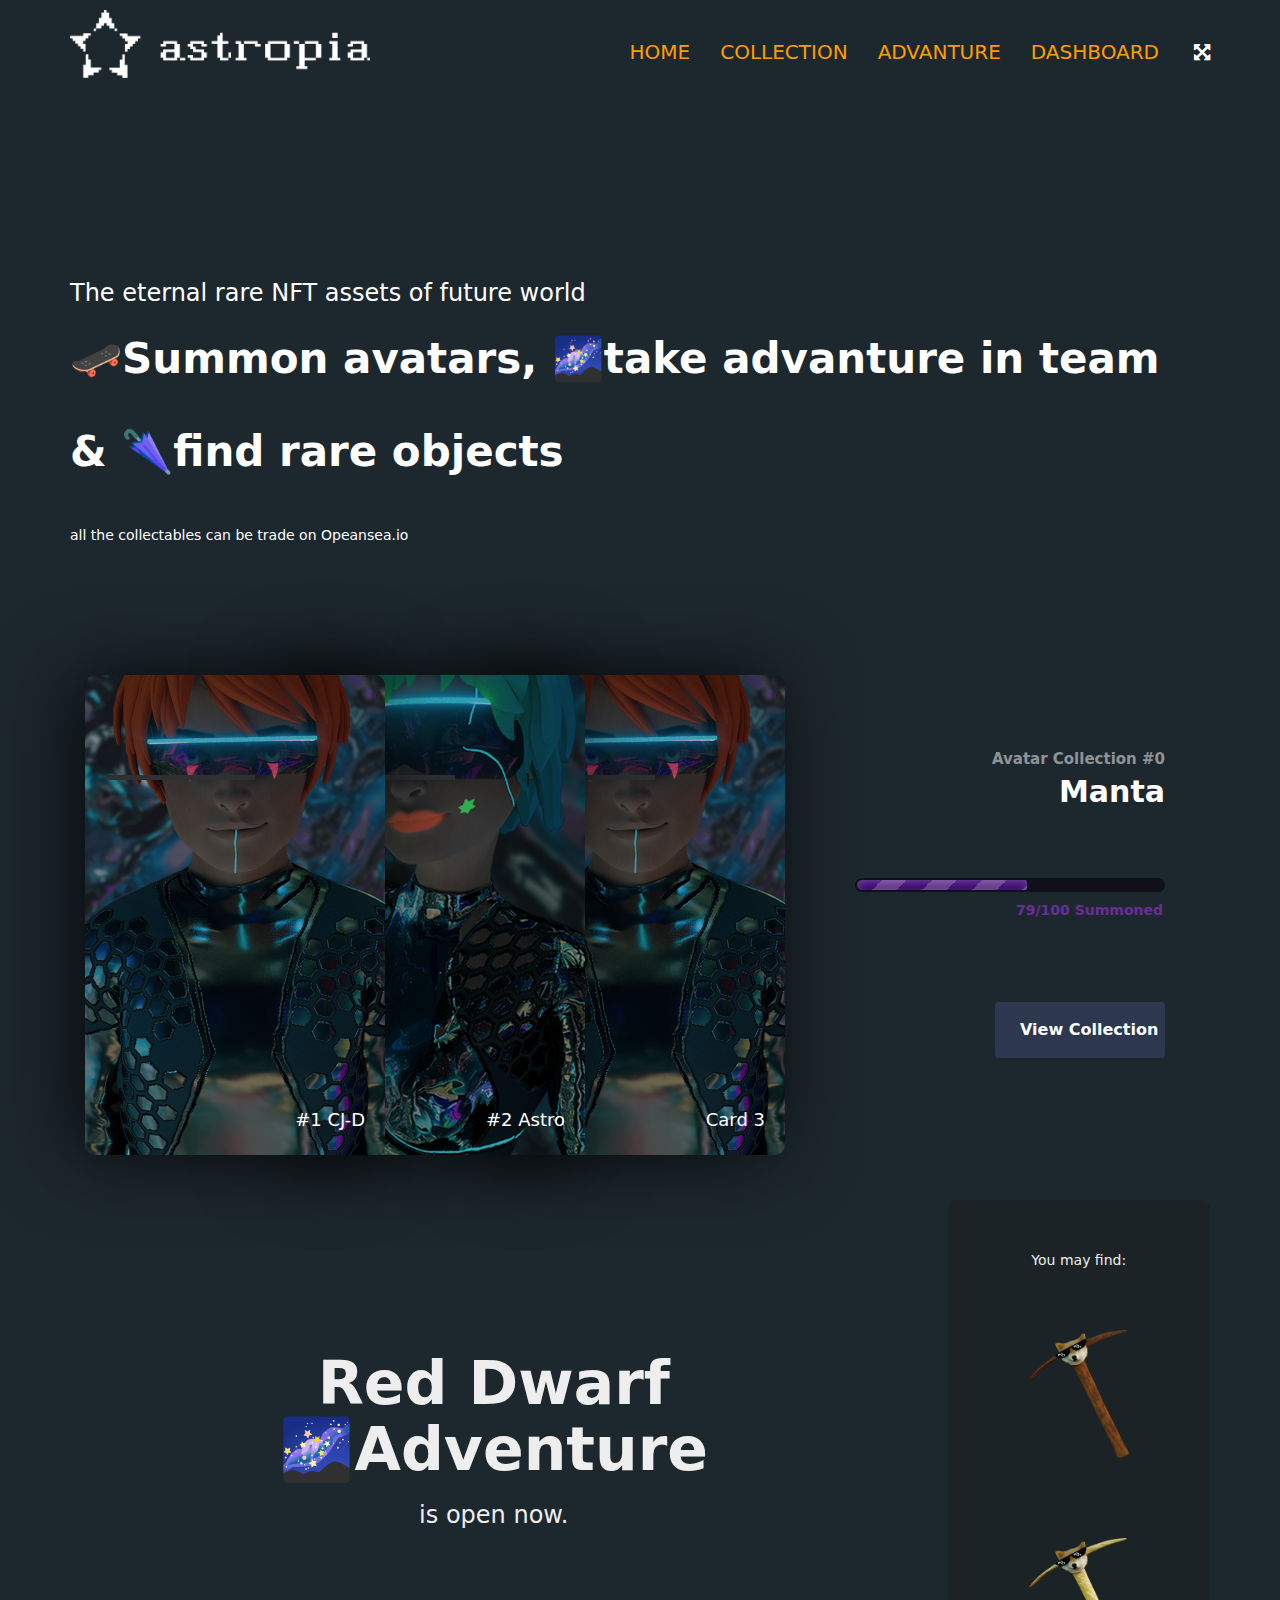
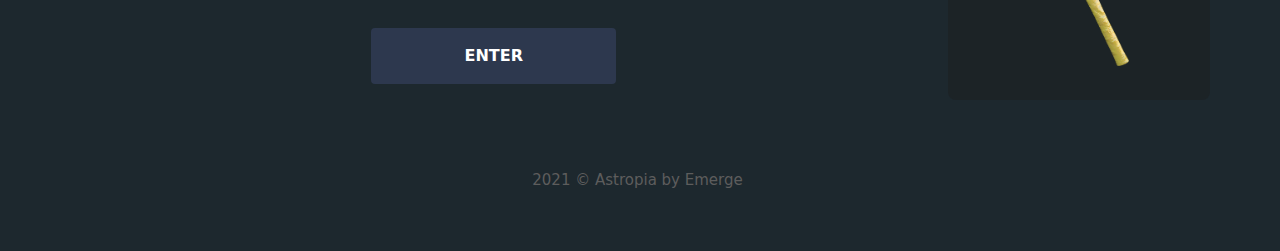
==== commit 3cdb049b: "🛠 fix bug" ====
--- a/index.html
+++ b/index.html
@@ -21,20 +21,20 @@
 	<link rel="stylesheet" href="assets/plugin/mCustomScrollbar/jquery.mCustomScrollbar.min.css">
 
 	<!-- Waves Effect -->
-	<link rel="stylesheet" href="assets/plugin/waves/waves.min.css">
+	<!-- <link rel="stylesheet" href="assets/plugin/waves/waves.min.css"> -->
 
 	<!-- Sweet Alert -->
-	<link rel="stylesheet" href="assets/plugin/sweet-alert/sweetalert.css">
+	<!-- <link rel="stylesheet" href="assets/plugin/sweet-alert/sweetalert.css"> -->
 
 	<!-- Percent Circle -->
 	<link rel="stylesheet" href="assets/plugin/percircle/css/percircle.css">
 
 	<!-- Chartist Chart -->
-	<link rel="stylesheet" href="assets/plugin/chart/chartist/chartist.min.css">
+	<!-- <link rel="stylesheet" href="assets/plugin/chart/chartist/chartist.min.css"> -->
 
 	<!-- FullCalendar -->
-	<link rel="stylesheet" href="assets/plugin/fullcalendar/fullcalendar.min.css">
-	<link rel="stylesheet" href="assets/plugin/fullcalendar/fullcalendar.print.css" media='print'>
+	<!-- <link rel="stylesheet" href="assets/plugin/fullcalendar/fullcalendar.min.css">
+	<link rel="stylesheet" href="assets/plugin/fullcalendar/fullcalendar.print.css" media='print'> -->
 	<!-- cardslide -->
 	<link rel="stylesheet" href="assets/styles/custom.css">
 
@@ -251,7 +251,7 @@
 
 	<!-- Sparkline Chart -->
 
-	<script src="assets/scripts/main.min.js"></script>
+	<!-- <script src="assets/scripts/main.min.js"></script> -->
 	<script src="assets/scripts/horizontal-menu.min.js"></script>
 	<!-- custom -->
 	<script src="assets/scripts/custom.js"></script>
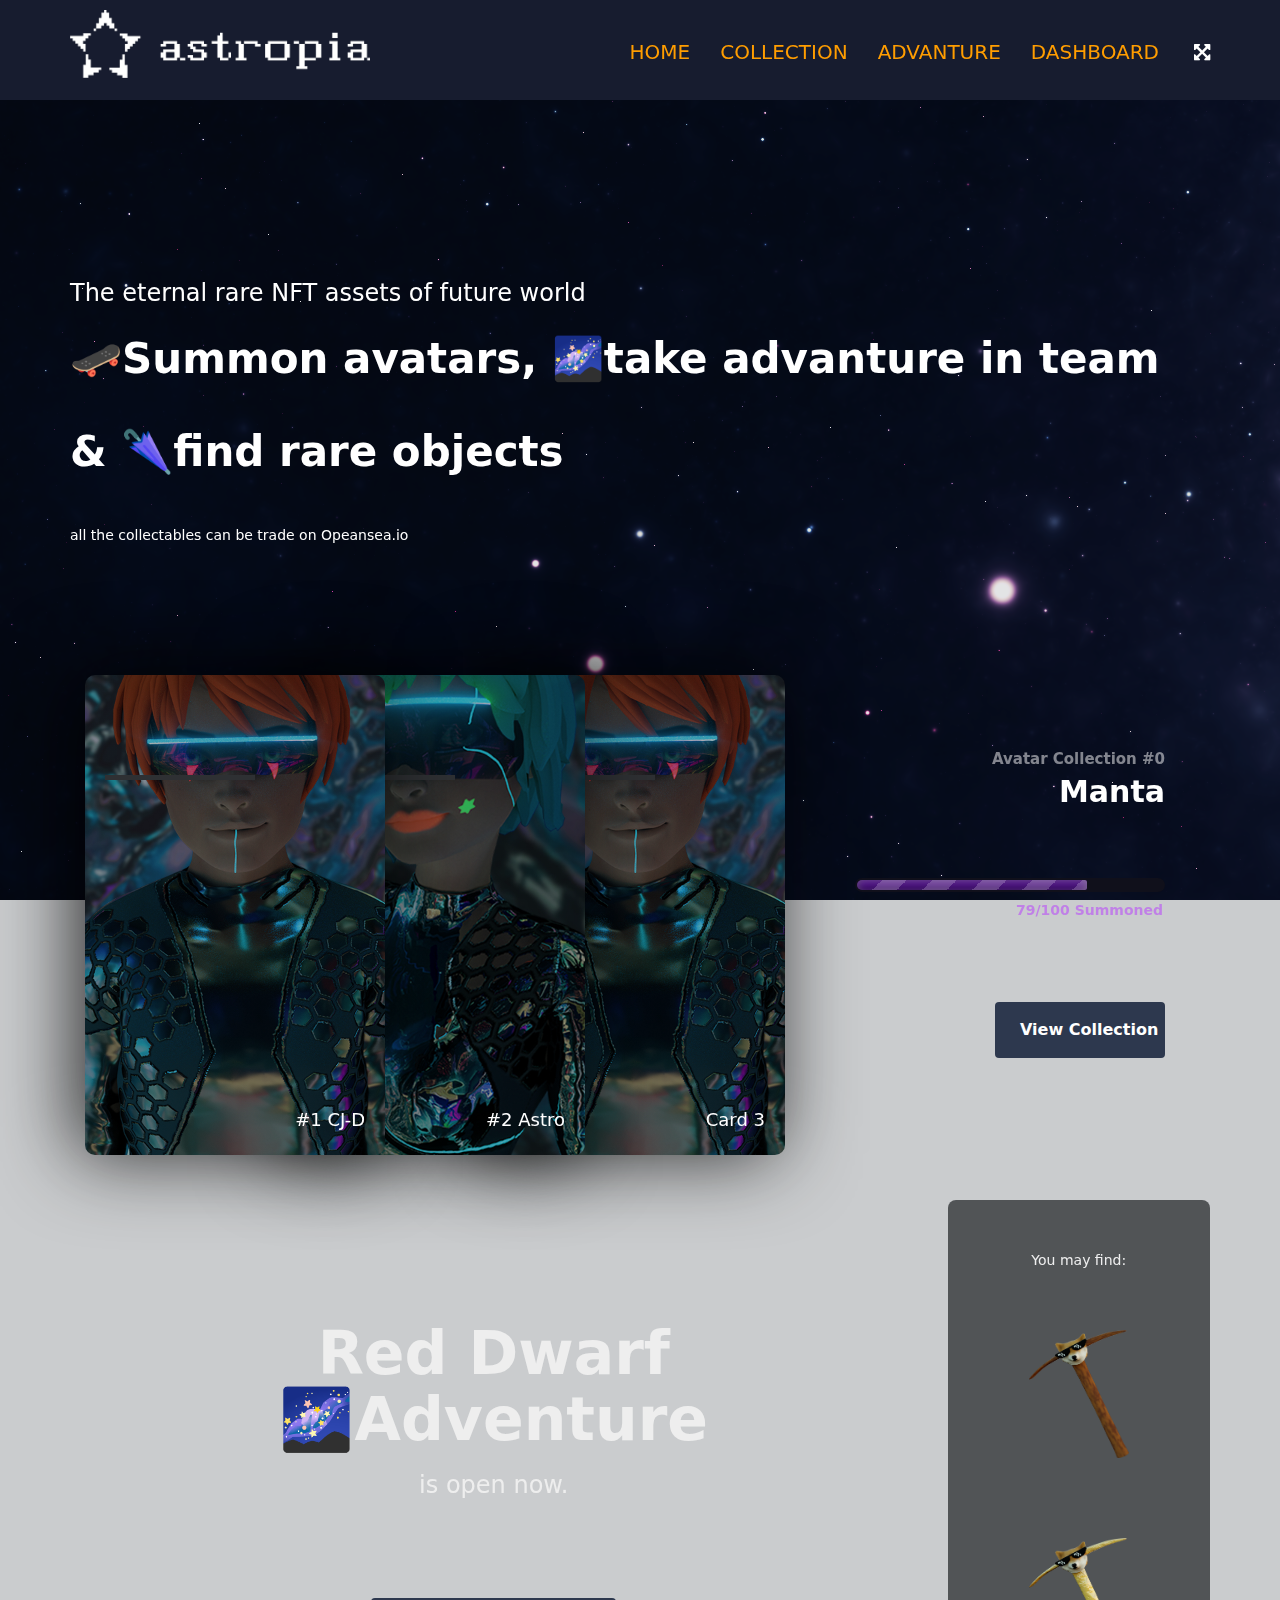
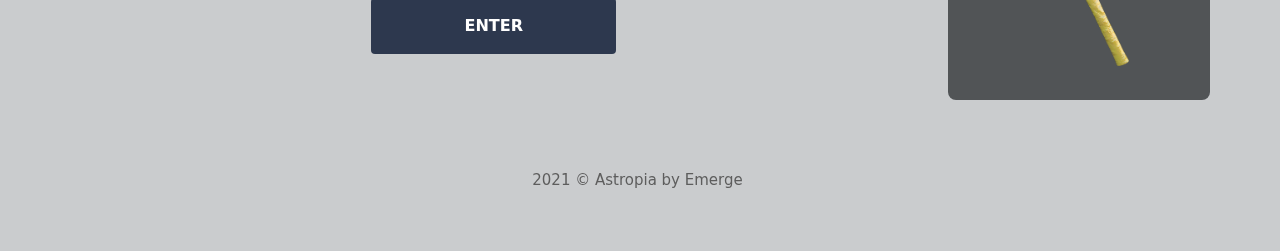
==== commit 972b1206: "🎆 add background" ====
--- a/index.html
+++ b/index.html
@@ -255,6 +255,7 @@
 	<script src="assets/scripts/horizontal-menu.min.js"></script>
 	<!-- custom -->
 	<script src="assets/scripts/custom.js"></script>
+	<script src="src/universe.js"></script>
 </body>
 
 </html>--- a/assets/styles/style-horizontal.css
+++ b/assets/styles/style-horizontal.css
@@ -24,8 +24,8 @@
 body {
   font-family: 'Roboto', sans-serif;
   position: relative;
-  height: 100%;
-  background: #1d282e;
+  /* height: 100%; */
+  background: #1d282e20;
   color: #505458;
 }
 #wrapper {
@@ -38,7 +38,7 @@
   -moz-transform: translate(0, 0);
   -o-transform: translate(0, 0);
   -ms-transform: translate(0, 0);
-  background: #1d282e;
+  /* background: #1d282e; */
   overflow: hidden;
   transition: transform 0.4s ease;
   -webkit-transition: -webkit-transform 0.4s ease;
@@ -907,7 +907,7 @@
 */
 .header-top {
   height: 55px;
-  background: #1d282e;
+  background: #171c2f;
   color: #ffffff;
 }
 .header-top .logo {
@@ -1156,7 +1156,7 @@
     left: 0;
     top: 55px;
     width: 100%;
-    background: #1d282e;
+    /* background: #1d282e; */
     /* border-bottom: 2px solid black; */
   }
   .nav-horizontal .menu {
--- a/assets/styles/custom.css
+++ b/assets/styles/custom.css
@@ -1,5 +1,8 @@
-body {
-  background-color:#1d282e ;
+#background {
+  position: fixed;
+  top: 0;
+  left: 0;
+  z-index: -1;
 }
 .pool {
   margin: 0px !important;
@@ -41,7 +44,7 @@
 }
 .advanture h2 {
 font-size: 60px;
-margin-top: 150px;
+margin-top: 120px;
 font-weight: bold;
 }
 
@@ -506,7 +509,7 @@
   margin: 80px auto;
 }
 body {
-  background: #333;
+  /* background: #333; */
   text-align: center;
   color: #eee;
   font-family: system-ui, sans-serif;
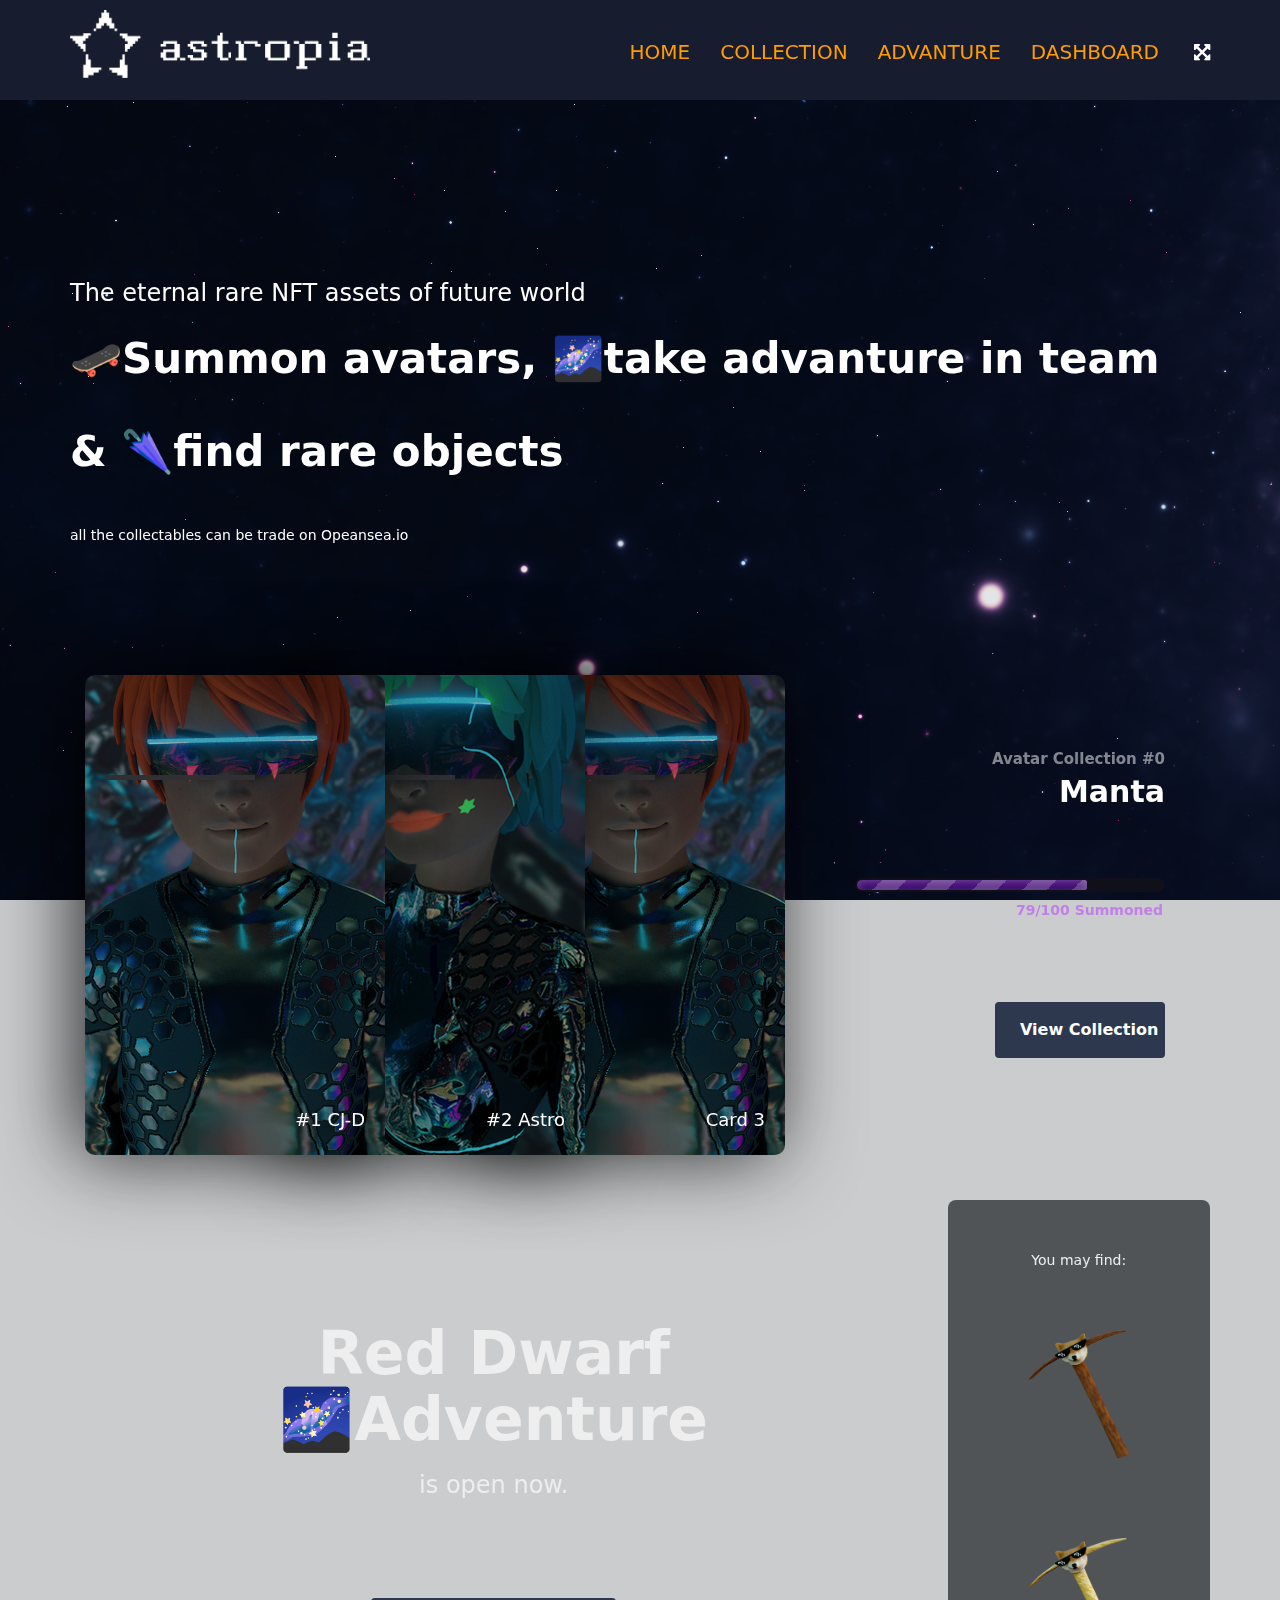
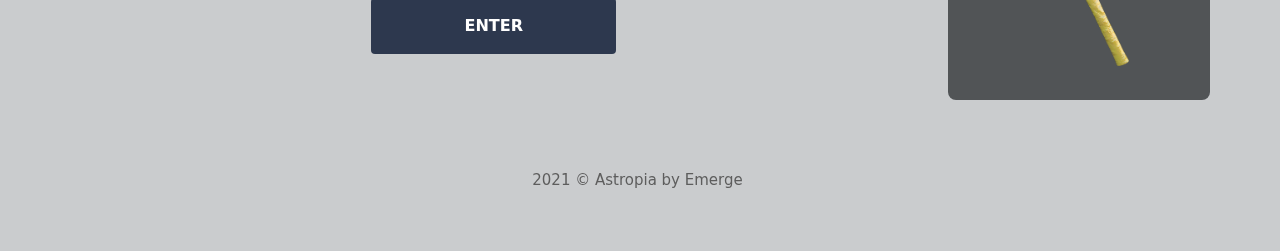
==== commit 014a5fe3: "🍜Link Update" ====
--- a/index.html
+++ b/index.html
@@ -55,10 +55,10 @@
 
 					<nav class="nav-horizontal">
 						<ul class="menu">
-							<li><a href="/">HOME</a></li>
-							<li><a href="/collecton">COLLECTION</a></li>
-							<li><a href="/advanture">ADVANTURE</a></li>
-							<li><a href="/dashboard">DASHBOARD</a></li>
+							<li><a href="index.html">HOME</a></li>
+							<li><a href="collecton.html">COLLECTION</a></li>
+							<li><a href="advanture.html">ADVANTURE</a></li>
+							<li><a href="dashboard.html">DASHBOARD</a></li>
 
 							<li><div class="ico-item fa fa-arrows-alt js__full_screen"></div></li>
 						</ul>
--- a/assets/styles/custom.css
+++ b/assets/styles/custom.css
@@ -187,10 +187,116 @@
   background-color: #5d666b;
 }
 
-
-.ongoing .desc {
-  font-size: 16px;
-}
+#advanture {
+  padding-top:50px;
+}
+
+.ongoing .meter {
+  font-size: 14px;
+}
+
+.ongoing .desc > span {
+  font-size:12px;
+  background-color: #47535a;
+  border-radius: 2px;
+  padding:0 5px;
+  color:black;
+}
+
+.ongoing .meter p {
+  text-align: left;
+  font-size: 10px;
+}
+ .ongoing {
+   padding-left: 0;
+ }
+.advanture-back {
+  padding:20px 10px;
+  background-color: #00000030;
+  margin:0 30px 0 0;
+  border-radius: 10px;
+
+}
+.advanture-back .back {
+  color:#47535a;
+}
+
+
+
+.advanture-back span {
+  background-color:#47535a;
+  border-radius:2px;
+  padding:0 5px;
+  color:black;
+}
+
+.gift {
+  background-color: rgb(255, 153, 0);
+  padding:5px;
+  border-radius: 3px;
+  text-align: center;
+  cursor: pointer;
+}
+
+.gift:hover {
+  background-color: rgb(230, 95, 5);
+}
+.advanture-back .back {
+  font-size: 10px;
+}
+
+.teams {
+  background-color: #00000080;
+  border-radius: 10px;
+  padding:20px 10px;
+}
+
+.team-list {
+  background-color: rgb(36, 35, 35);
+
+padding: 10px 0;
+border-radius: 4px;
+margin:10px 0 0 0;
+}
+
+.team-list span {
+  font-size: 10px;
+  background-color: #47535a;
+  color: #000;
+  padding:0 5px;
+  margin-left: 10px;
+  border-radius: 2px;
+
+
+}
+.team-list btn {
+  padding:10px 30px;
+  background-color:#3c9402;
+  margin-top: 20px;
+  border-radius: 4px;
+  width: 100% !important;
+  cursor:pointer; 
+}
+
+.team-list btn:hover {
+  background-color: #a3cf02;
+}
+
+.team-list:hover {
+  background-color: #00000060 ;
+
+}
+
+
+#team-photo {
+  background:url(../images/boy1.jpg) no-repeat;
+  background-size: cover;
+  width: 50px;
+  height: 50px;
+  border-radius: 25px;
+
+}
+
 
 
 #avatar .team-title {
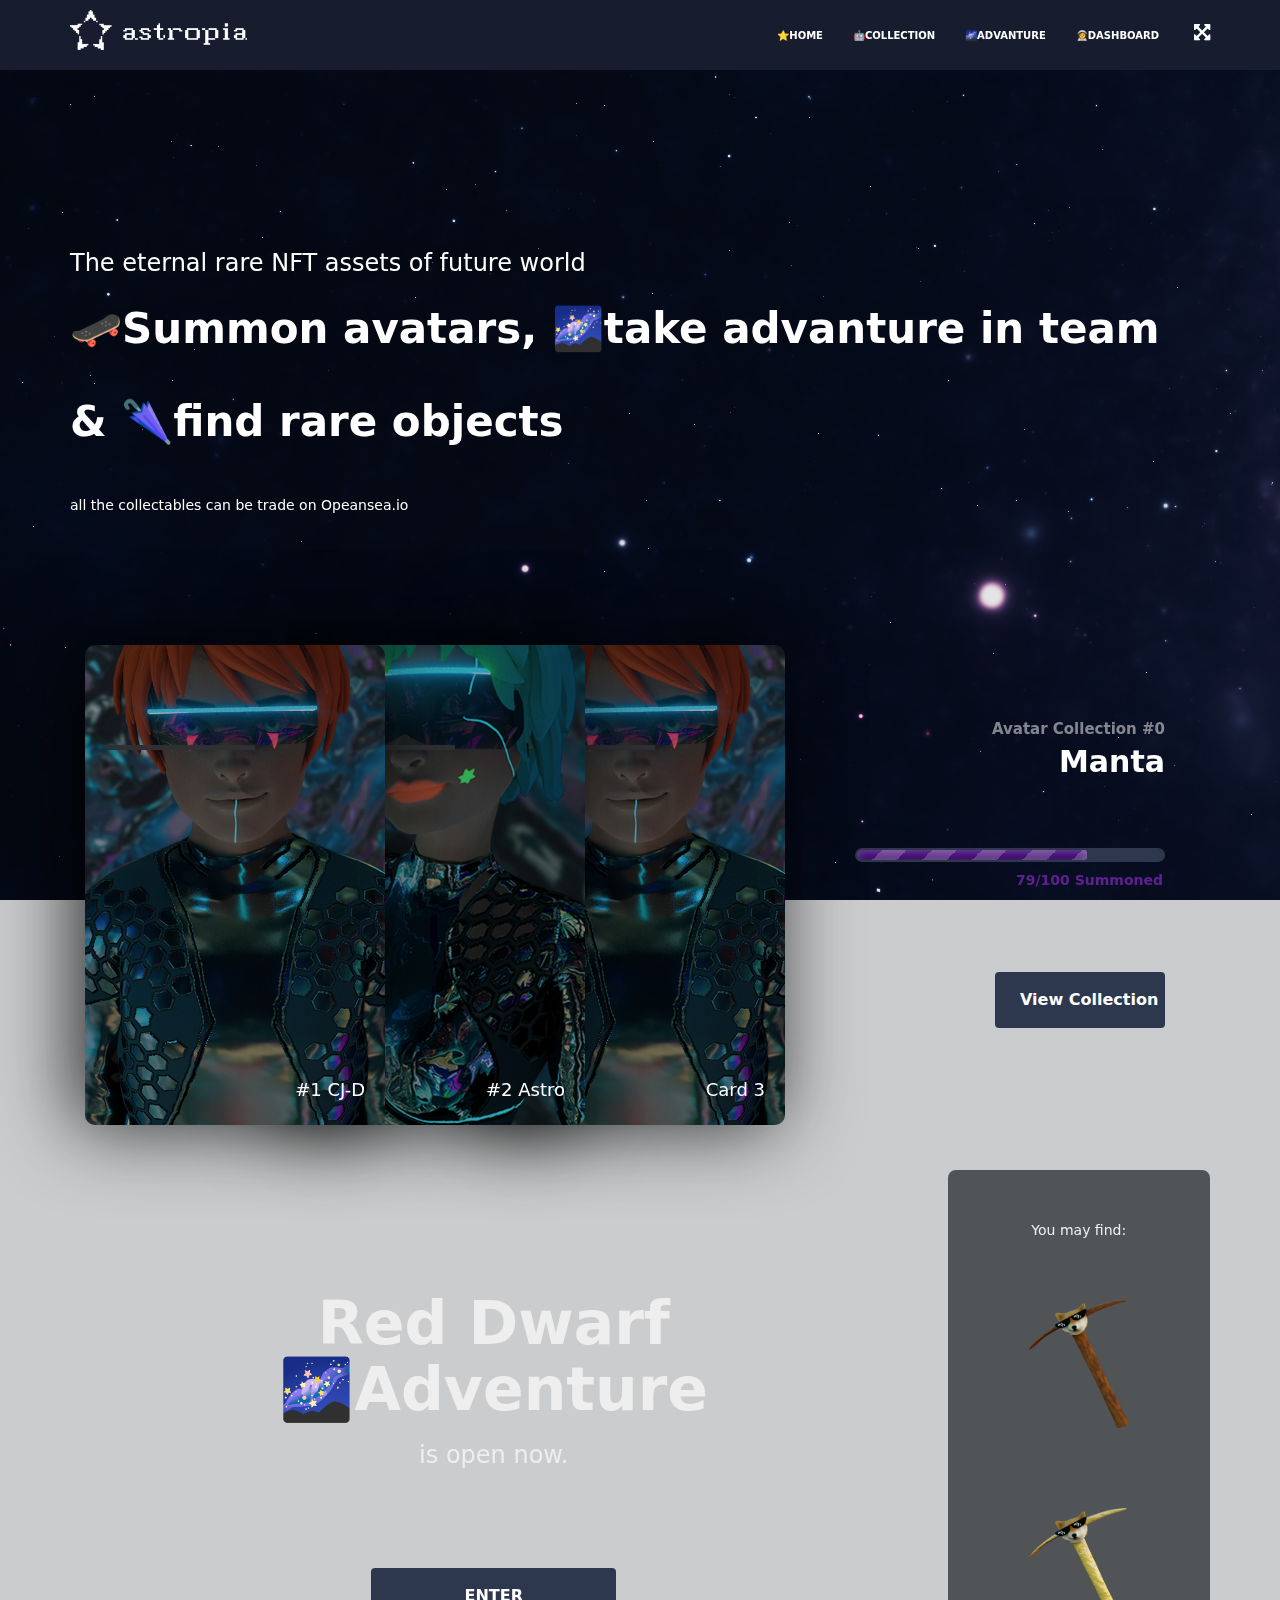
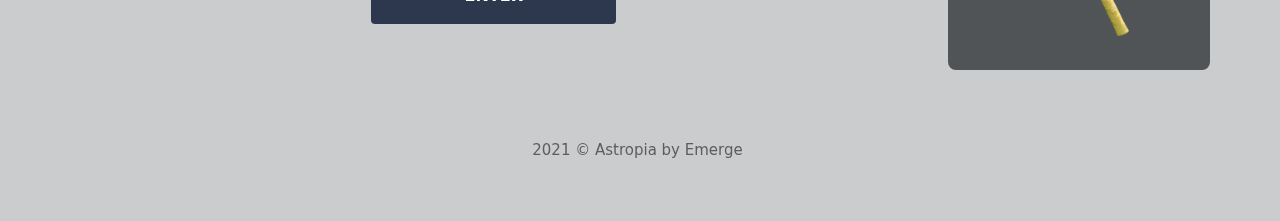
==== commit 059258d1: "🍜" ====
--- a/index.html
+++ b/index.html
@@ -55,10 +55,10 @@
 
 					<nav class="nav-horizontal">
 						<ul class="menu">
-							<li><a href="index.html">HOME</a></li>
-							<li><a href="collecton.html">COLLECTION</a></li>
-							<li><a href="advanture.html">ADVANTURE</a></li>
-							<li><a href="dashboard.html">DASHBOARD</a></li>
+							<li><a href="index.html">⭐HOME</a></li>
+							<li><a href="collecton.html">🤖COLLECTION</a></li>
+							<li><a href="advanture.html">🌌ADVANTURE</a></li>
+							<li><a href="dashboard.html">👩‍🚀DASHBOARD</a></li>
 
 							<li><div class="ico-item fa fa-arrows-alt js__full_screen"></div></li>
 						</ul>
--- a/assets/styles/custom.css
+++ b/assets/styles/custom.css
@@ -76,8 +76,13 @@
 
 .collection-list p {
   vertical-align: bottom;
-  
-}
+}
+
+.collection-desc {
+  background:rgb(45, 56, 78);
+  color:white;
+}
+
 
 .collection-list-1 {
   background: url(../images/boy1.jpg) no-repeat;
@@ -91,19 +96,16 @@
   -webkit-border-radius:0px;
   padding-left:0;
   padding-right:0;
-  color: black;
 }
 
 .collection-desc h1{
   font-size:16px;
-  color:black;
   text-align: left;
   margin:0;
 }
 
 .collection-desc p {
   font-size:10px ;
-  color:black;
   padding-left:15px;
 
 }
@@ -118,7 +120,7 @@
 
 .collection-desc .summon {
   text-align: center;
-  background-color: #1d282e;
+  background-color: #7429b9;
   line-height: 40px;
   margin-left: 15px;
   border-radius: 5px;
@@ -126,7 +128,7 @@
 }
 .collection-desc .summon:hover {
   text-align: center;
-  background-color: #47535a;
+  background-color: #954ed8;
   line-height: 40px;
   margin-left: 15px;
   border-radius: 5px;
@@ -200,7 +202,7 @@
   background-color: #47535a;
   border-radius: 2px;
   padding:0 5px;
-  color:black;
+  color:#ffffff50;
 }
 
 .ongoing .meter p {
@@ -212,13 +214,13 @@
  }
 .advanture-back {
   padding:20px 10px;
-  background-color: #00000030;
+  background-color: #ffffff30;
   margin:0 30px 0 0;
   border-radius: 10px;
 
 }
 .advanture-back .back {
-  color:#47535a;
+  color:#ffffff50;
 }
 
 
@@ -227,7 +229,7 @@
   background-color:#47535a;
   border-radius:2px;
   padding:0 5px;
-  color:black;
+  color:#ffffff50;
 }
 
 .gift {
@@ -246,13 +248,13 @@
 }
 
 .teams {
-  background-color: #00000080;
+  background-color: #7429b9;
   border-radius: 10px;
   padding:20px 10px;
 }
 
 .team-list {
-  background-color: rgb(36, 35, 35);
+  background-color: #00000020;
 
 padding: 10px 0;
 border-radius: 4px;
@@ -261,11 +263,12 @@
 
 .team-list span {
   font-size: 10px;
-  background-color: #47535a;
-  color: #000;
+  background-color: #00000030;
+  color: #ffffff70;
   padding:0 5px;
   margin-left: 10px;
   border-radius: 2px;
+  font-weight: normal;
 
 
 }
@@ -309,7 +312,7 @@
 }
 
 .header-top {
-  height:100px;
+  height:70px;
   
 }
 
@@ -323,18 +326,19 @@
   background: url(../images/logowhtie.png) no-repeat;
   background-size: contain;
   width: 300px;
-  height: 90px;
+  height: 40px;
   margin: 10px 0 0 0;
 }
 .nav-horizontal {
   z-index:10;
   position: relative;
-  top:20px;
+  top:0;
 
 }
 .nav-horizontal .menu > li > a {
-  font-size: 20px;
-  color:rgb(255, 157, 0)
+  font-size: 10px;
+color:white;
+font-weight: bold;
 }
 
 #wrapper {
@@ -512,7 +516,7 @@
   height: 10px; /* Can be anything */
   position: relative;
   margin: 40px 0 20px 0; /* Just for demo spacing */
-  background: rgb(16, 16, 27);
+  background: rgb(45, 56, 78);
   border-radius: 25px;
   padding: 2px;
   /* box-shadow: inset 0 -1px 1px rgba(255, 255, 255, 0.3); */
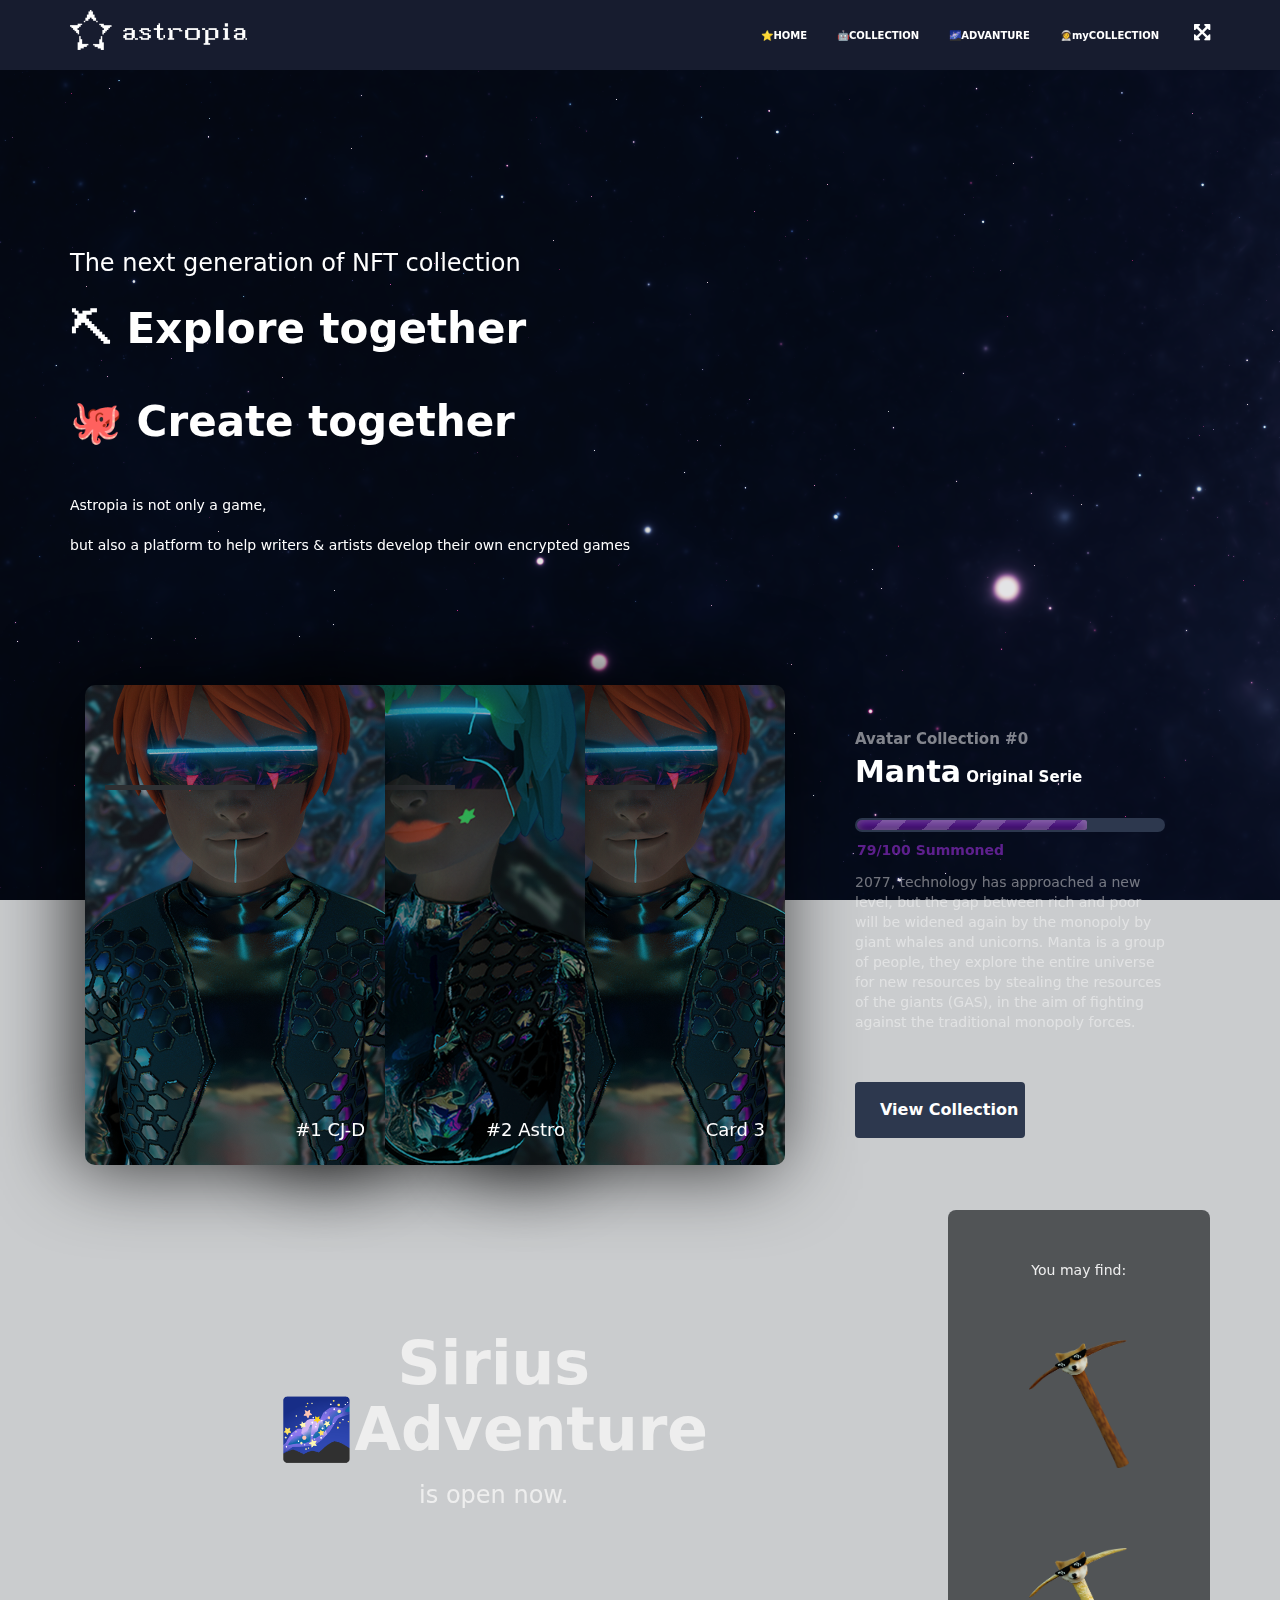
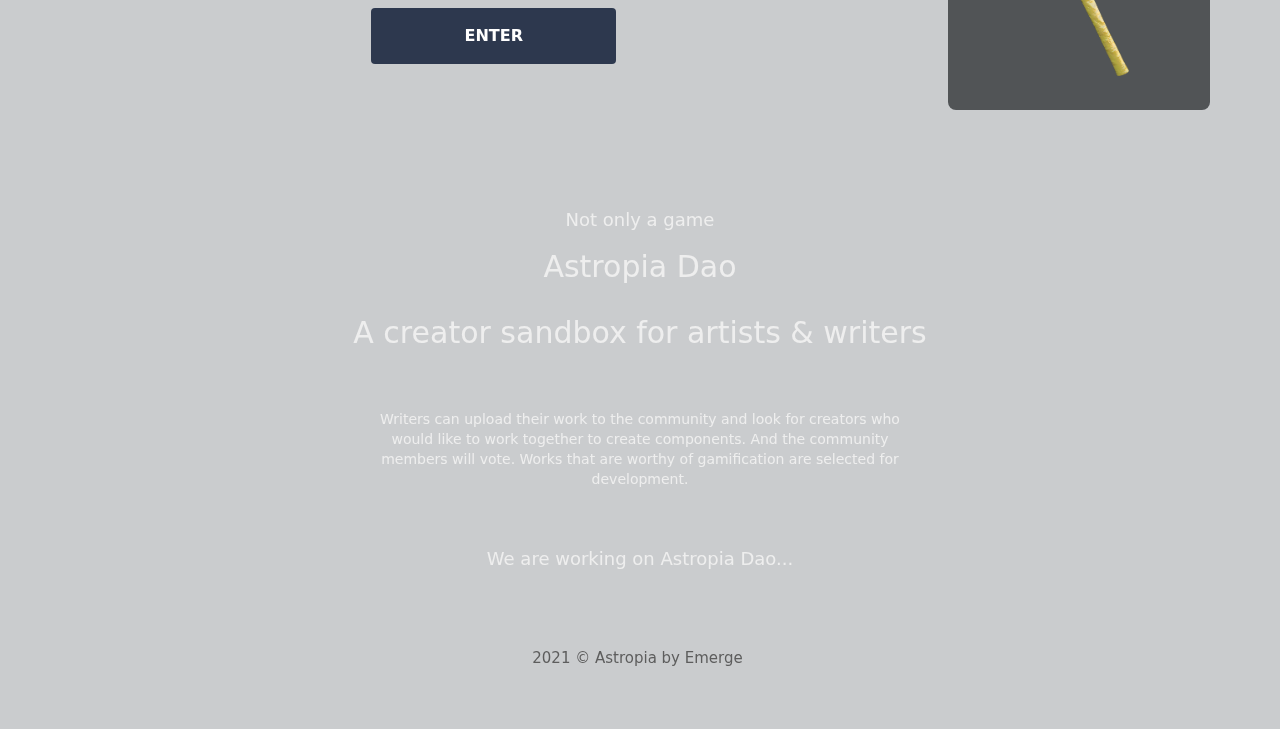
==== commit 89aea421: "🍕lack of sleep" ====
--- a/index.html
+++ b/index.html
@@ -8,7 +8,7 @@
 	<meta name="description" content="">
 	<meta name="author" content="">
 
-	<title>Home - Zeiss Template</title>
+	<title>🐙Astropia</title>
 
 	<!-- Main Styles -->
 	<link rel="stylesheet" href="assets/styles/style-horizontal.css">
@@ -58,7 +58,7 @@
 							<li><a href="index.html">⭐HOME</a></li>
 							<li><a href="collecton.html">🤖COLLECTION</a></li>
 							<li><a href="advanture.html">🌌ADVANTURE</a></li>
-							<li><a href="dashboard.html">👩‍🚀DASHBOARD</a></li>
+							<li><a href="dashboard.html">👩‍🚀myCOLLECTION</a></li>
 
 							<li><div class="ico-item fa fa-arrows-alt js__full_screen"></div></li>
 						</ul>
@@ -99,9 +99,9 @@
 		<div class="main-content container">
 			<div class="row">
 				<div class="col-sm-12 col-lg-12 col-xs-12 margin-bottom-90 text-white text-left">
-					<h3>The eternal rare NFT assets of future world</h3><br>
-					<h1><b>🛹Summon avatars, 🌌take advanture in team <br><br>& 🌂find rare objects</b></h1>
-						<p><br> all the collectables can be trade on Opeansea.io</p>
+					<h3>The next generation of NFT collection</h3><br>
+					<h1><b>⛏ Explore together<br><br>🐙 Create together</b></h1>
+						<p><br>Astropia is not only a game, <br><br>but also a platform to help writers & artists develop their own encrypted games</p>
 				</div>
 			</div>
 			<div class="row pool">
@@ -141,22 +141,23 @@
 				</div>
 
 			</div>
-			<div class="col-lg-4 margin-top-60">
+			<div class="col-lg-4 margin-top-30">
 				<!-- <h3 class="pool-title margin-bottom-50"><b>🛹Summon Your Crew </b></h3> -->
 				<div class="team-title">
-					<h1>Manta</h1>
+					<h1>Manta<span> Original Serie</span></h1>
 					
 					
 				</div>
 				<div class="col-lg-12">
-					<div class="meter animate">
+					<div class="meter animate" id="meter1">
 						<span style="width: 75%"><span></span></span>
 						<p>79/100 Summoned</p>
 					</div>
 					
 				</div>
-				<div class="col-lg-12 margin-top-90">
-					<a href="/avatar.html" class="btn">View Collection</a>
+				<div class="col-lg-12 ">
+					<p class="manta-desc">2077, technology has approached a new level, but the gap between rich and poor will be widened again by the monopoly by giant whales and unicorns. Manta is a group of people,  they explore the entire universe for new resources by stealing the resources of the giants (GAS), in the aim of fighting against the traditional monopoly forces.</p>
+					<a href="avatar.html" class="btn margin-top-30">View Collection</a>
 					
 					
 				</div>
@@ -178,7 +179,7 @@
 				<div class="main-content container">
 					<div class="row ">
 						<div class="col-lg-9 content">
-							<h2>Red Dwarf<br>🌌Adventure</h2>
+							<h2>Sirius<br>🌌Adventure</h2>
 							<h3>is open now.</h3>
 							<div class="col-lg-12 margin-top-90">
 								<div class="btn">ENTER</div>
@@ -214,11 +215,17 @@
 
 
 			</div>
+			<div class="container">
 			<div class="row">
-				<div class="col-lg-12">
-					
-				</div>
-			</div>
+				<div class="col-lg-12 margin-top-90">
+					<h4>Not only a game</h4><h2>Astropia Dao<br><br>A creator sandbox for artists & writers </h2>
+				</div></div>
+				<div class="row margin-top-50"><div class="col-lg-3"></div>
+				<div class="col-lg-6">Writers can upload their work to the community and look for creators who would like to work together to create components. And the community members will vote. Works that are worthy of gamification are selected for development.</div><div class="col-lg-3"></div></div></div>
+				<div class="row margin-top-50"><div class="col-lg-3"></div>
+				<div class="col-lg-6"><h4>We are working on Astropia Dao...</h4></div><div class="col-lg-3"></div></div></div>
+				
+			
 			<footer class="footer margin-top-50">
 				<ul class="list-inline">
 					<li>2021 © Astropia by Emerge</li>
--- a/assets/styles/custom.css
+++ b/assets/styles/custom.css
@@ -1,9 +1,22 @@
+a {
+  color:inherit;
+}
+
+
 #background {
   position: fixed;
   top: 0;
   left: 0;
   z-index: -1;
 }
+.manta-desc {
+  text-align: left;
+  margin-bottom: 20px;
+  color:#ffffff70;
+
+}
+
+
 .pool {
   margin: 0px !important;
   padding: 30px 15px 15px 15px;
@@ -20,7 +33,7 @@
 
 .pool .btn {
   position: absolute;
-  right: 15px;
+  left: 15px;
   border: 0px solid rgb(181, 53, 255);
   background:rgb(45, 56, 78);
   width: 50%;
@@ -345,17 +358,22 @@
   padding:160px 0 0;
   margin:0;
 }
+
+#wrapper1 {
+  padding:20px 0 0;
+  margin:0;
+}
 .weaponpic {
   width: 100px;
 
 }
 
 .team-title {
-  margin-right:15px;
+  margin-left:15px;
   font-weight: bold;
   font-size: 28px;
   color:white;
-  text-align: right;
+  text-align: left;
 
 }
 
@@ -371,6 +389,10 @@
 .team-title h1 {
   font-size: 30px;
 }
+.team-title span {
+  font-size: 15px;
+}
+
 .team-title p {
   font-size: 15px;
   font-weight: normal;
@@ -511,6 +533,14 @@
 
 
 /* Meter animation */
+#meter1 {
+margin:0 0 40px 0;
+}
+#meter1 p {
+  text-align: left;
+}
+
+
 .meter {
   box-sizing: content-box;
   height: 10px; /* Can be anything */
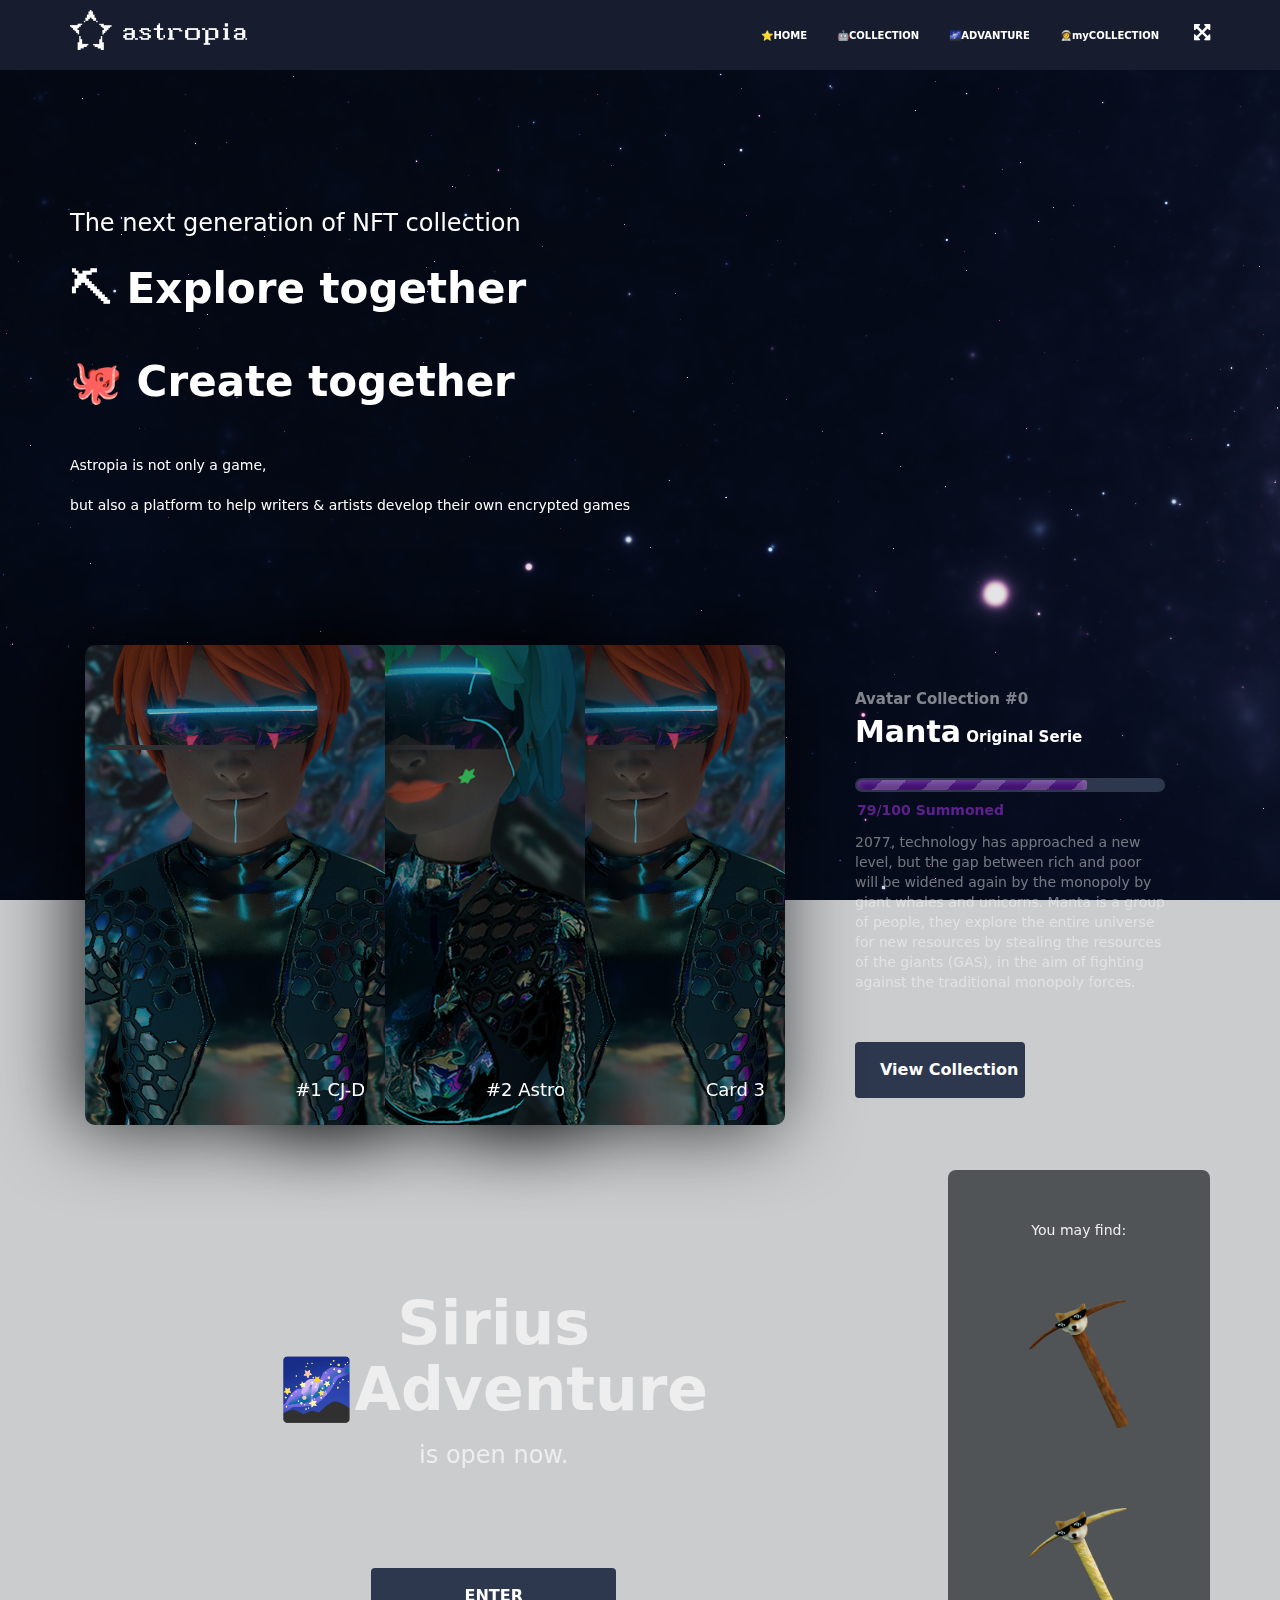
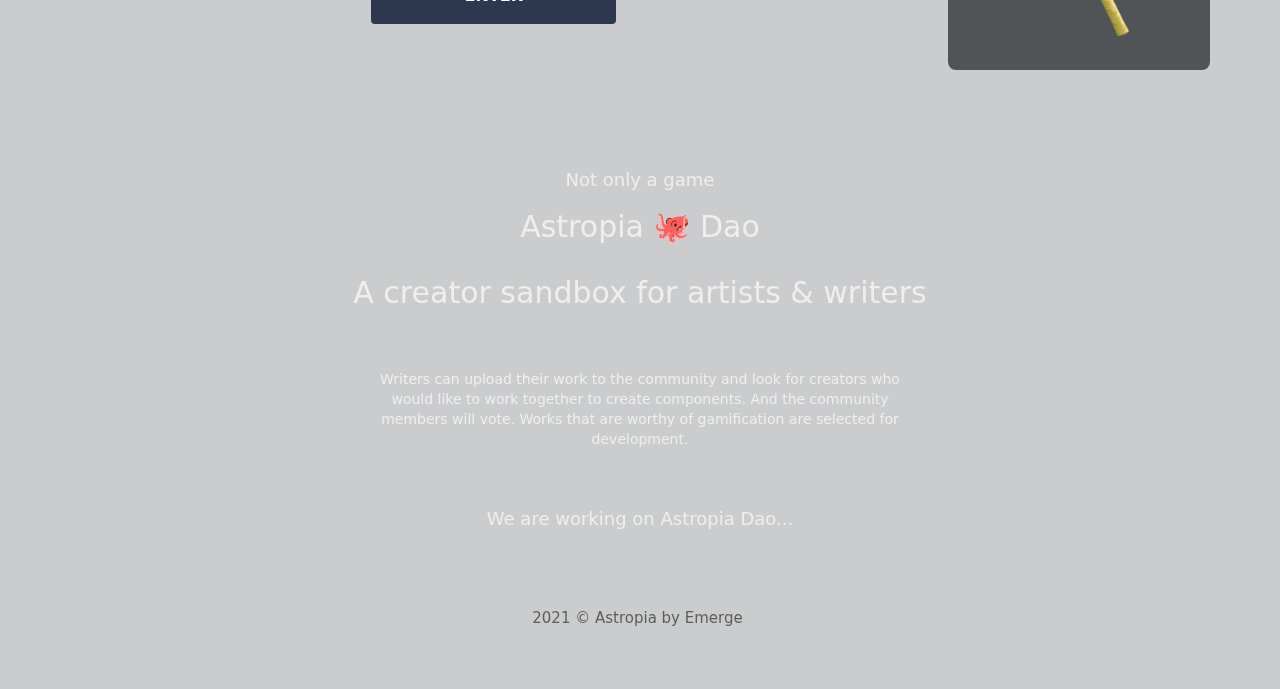
==== commit 62e1aa94: "🍕Almost there" ====
--- a/index.html
+++ b/index.html
@@ -218,7 +218,7 @@
 			<div class="container">
 			<div class="row">
 				<div class="col-lg-12 margin-top-90">
-					<h4>Not only a game</h4><h2>Astropia Dao<br><br>A creator sandbox for artists & writers </h2>
+					<h4>Not only a game</h4><h2>Astropia 🐙 Dao<br><br>A creator sandbox for artists & writers </h2>
 				</div></div>
 				<div class="row margin-top-50"><div class="col-lg-3"></div>
 				<div class="col-lg-6">Writers can upload their work to the community and look for creators who would like to work together to create components. And the community members will vote. Works that are worthy of gamification are selected for development.</div><div class="col-lg-3"></div></div></div>
--- a/assets/styles/custom.css
+++ b/assets/styles/custom.css
@@ -355,7 +355,7 @@
 }
 
 #wrapper {
-  padding:160px 0 0;
+  padding:120px 0 0;
   margin:0;
 }
 
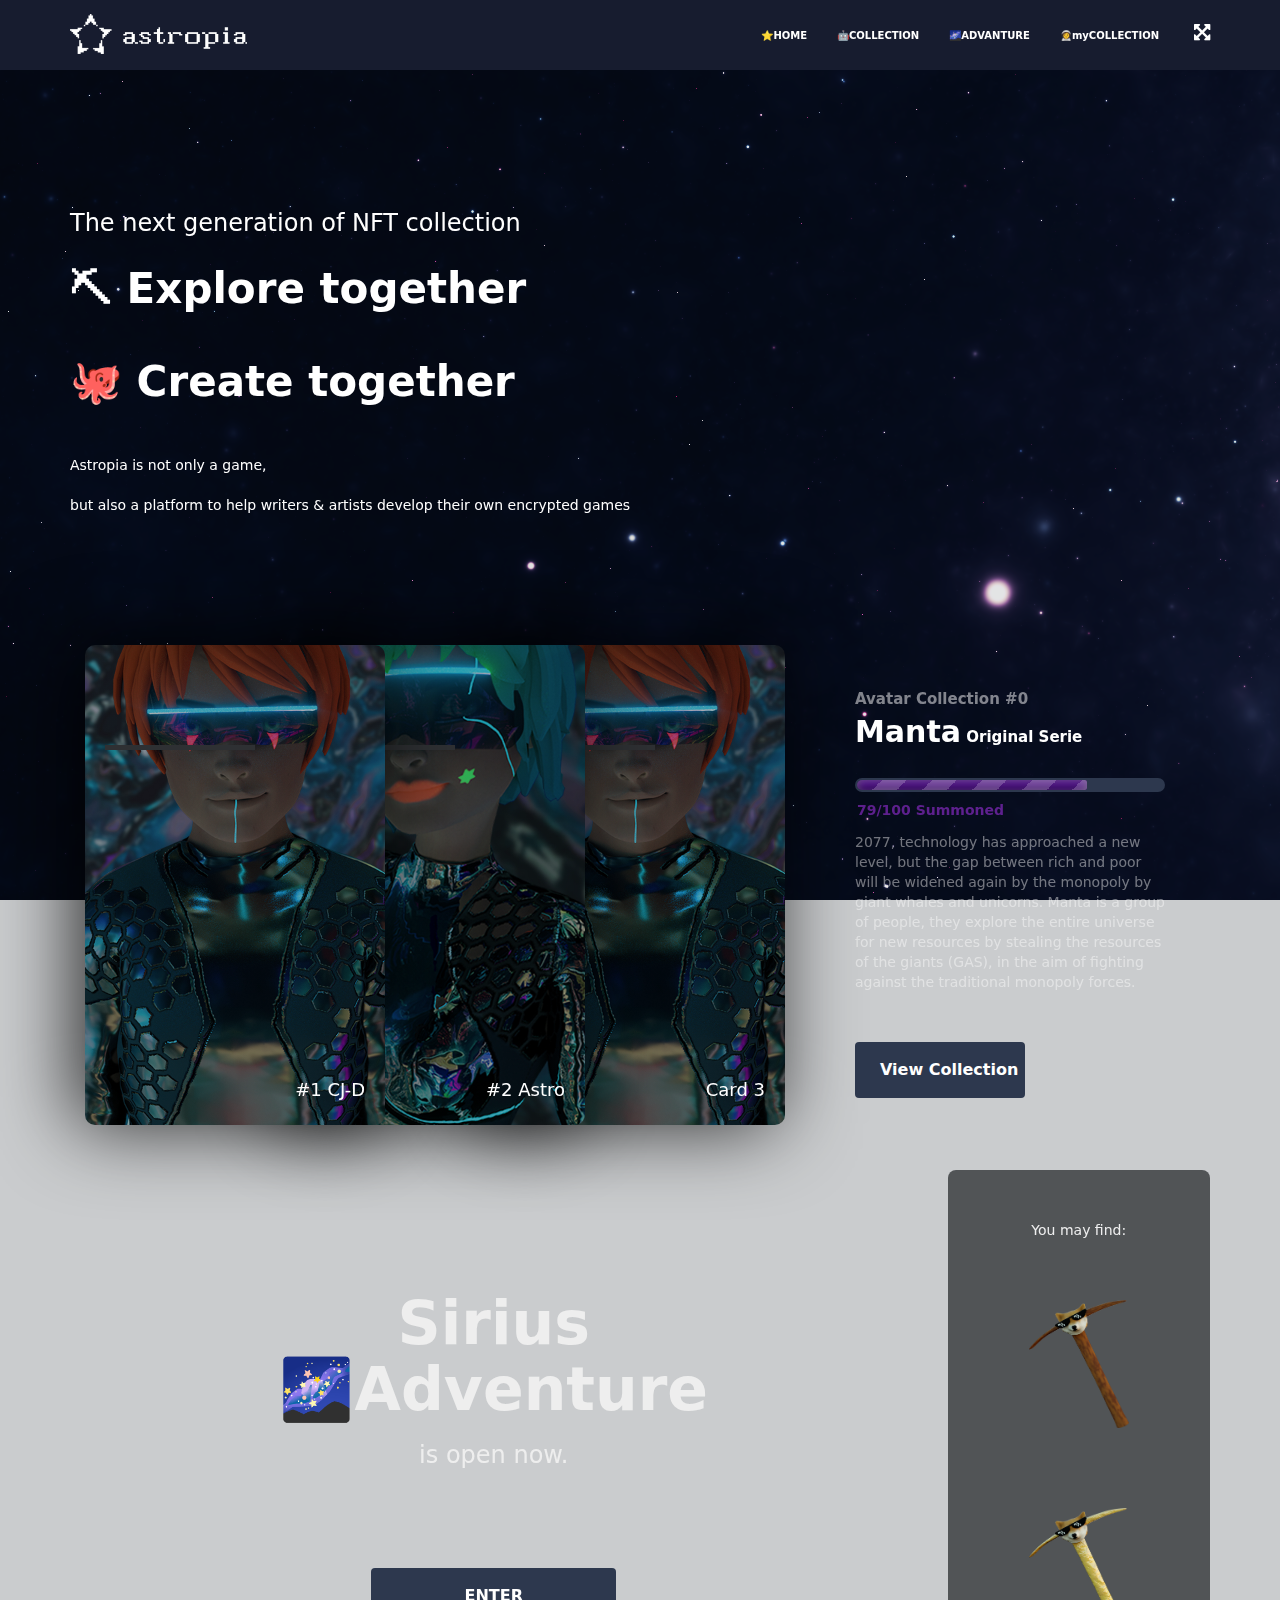
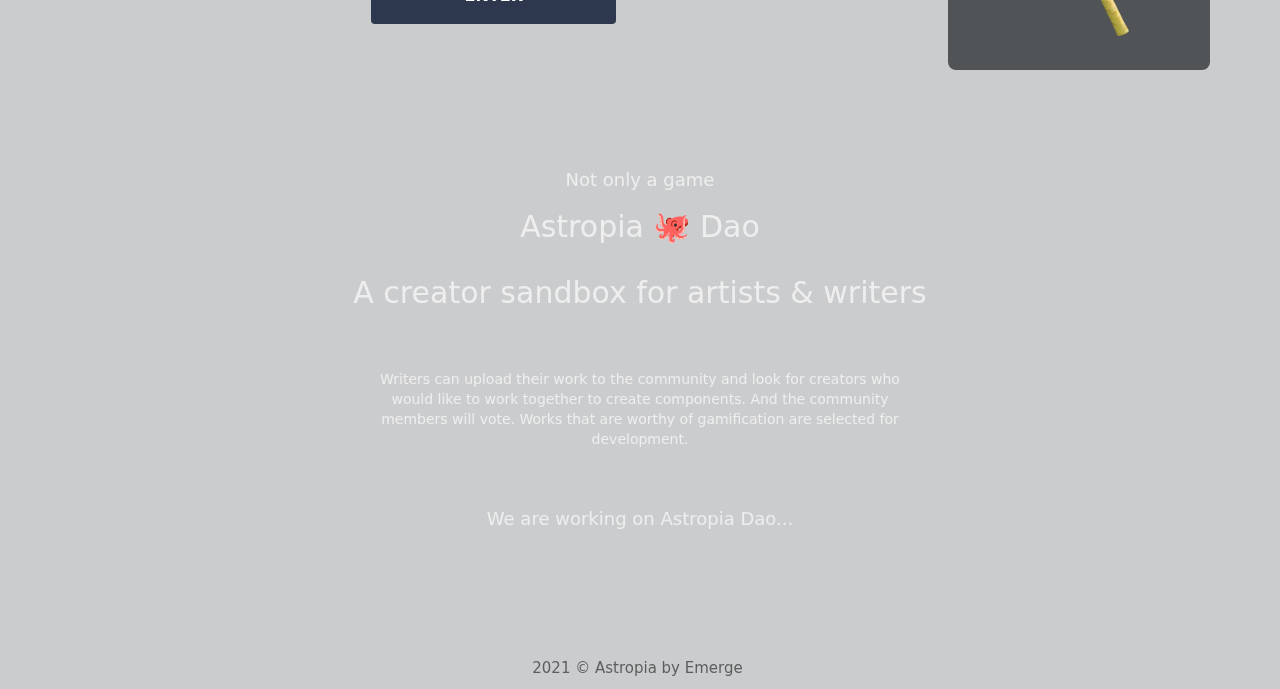
==== commit b113ee8f: "⚙️ update script" ====
--- a/index.html
+++ b/index.html
@@ -157,7 +157,7 @@
 				</div>
 				<div class="col-lg-12 ">
 					<p class="manta-desc">2077, technology has approached a new level, but the gap between rich and poor will be widened again by the monopoly by giant whales and unicorns. Manta is a group of people,  they explore the entire universe for new resources by stealing the resources of the giants (GAS), in the aim of fighting against the traditional monopoly forces.</p>
-					<a href="avatar.html" class="btn margin-top-30">View Collection</a>
+					<a href="/collecton" class="btn margin-top-30">View Collection</a>
 					
 					
 				</div>
@@ -182,8 +182,9 @@
 							<h2>Sirius<br>🌌Adventure</h2>
 							<h3>is open now.</h3>
 							<div class="col-lg-12 margin-top-90">
-								<div class="btn">ENTER</div>
-								
+								<a href="/advanture">
+									<div class="btn">ENTER</div>
+								</a>
 								
 							</div>
 		
@@ -228,7 +229,7 @@
 			
 			<footer class="footer margin-top-50">
 				<ul class="list-inline">
-					<li>2021 © Astropia by Emerge</li>
+					<li style="margin-top: 50px;">2021 © Astropia by Emerge</li>
 				
 				</ul>
 			</footer>
--- a/assets/styles/custom.css
+++ b/assets/styles/custom.css
@@ -96,12 +96,29 @@
   color:white;
 }
 
-
 .collection-list-1 {
   background: url(../images/boy1.jpg) no-repeat;
   background-size: cover;
   height:400px;
   margin:0;
+}
+
+.collection-list-00, .collection-list-02 {
+  background: url(../images/boy1.jpg) no-repeat;
+  background-size: cover;
+  height:400px;
+  margin:0;
+}
+
+.collection-list-01, .collection-list-03 {
+  background: url(../images/girl1.jpg) no-repeat;
+  background-size: cover;
+  height:400px;
+  margin:0;
+}
+.empty {
+  height: 477px;
+  background-color: #fff4;
 }
 
 .collection-desc {
@@ -263,15 +280,38 @@
 .teams {
   background-color: #7429b9;
   border-radius: 10px;
-  padding:20px 10px;
+  padding: 14px 10px;
+  
+  display: flex;
+  flex-direction: column;
+}
+
+.create {
+  margin-top: 20px;
+  height: 40px;
+  width: 100%;
+  cursor: pointer;
+  display: flex;
+  justify-content: center;
+  align-items: center;
+
+  background-color: #3c9402;
+  border-radius: 4px;
+}
+
+.create:hover{
+  background-color: #a3cf02;
 }
 
 .team-list {
   background-color: #00000020;
 
-padding: 10px 0;
-border-radius: 4px;
-margin:10px 0 0 0;
+  padding: 10px 0;
+  border-radius: 4px;
+  margin:10px 0 0 0;
+
+  display: flex;
+  align-items: center;
 }
 
 .team-list span {
@@ -288,7 +328,6 @@
 .team-list btn {
   padding:10px 30px;
   background-color:#3c9402;
-  margin-top: 20px;
   border-radius: 4px;
   width: 100% !important;
   cursor:pointer; 
@@ -304,13 +343,29 @@
 }
 
 
-#team-photo {
+#team-photo-00, #team-photo-02 {
   background:url(../images/boy1.jpg) no-repeat;
   background-size: cover;
   width: 50px;
   height: 50px;
   border-radius: 25px;
-
+}
+#team-photo-01, #team-photo-03 {
+  background:url(../images/girl1.jpg) no-repeat;
+  background-size: cover;
+  width: 50px;
+  height: 50px;
+  border-radius: 25px;
+}
+.loading-room {
+  margin-top: 10px;
+  background-color: #fff4;
+  height: 40px;
+  display: flex;
+  justify-content: center;
+  align-items: center;
+  color: #fff;
+  opacity: .6;
 }
 
 
@@ -340,7 +395,7 @@
   background-size: contain;
   width: 300px;
   height: 40px;
-  margin: 10px 0 0 0;
+  margin: 14px 0 0 0;
 }
 .nav-horizontal {
   z-index:10;
